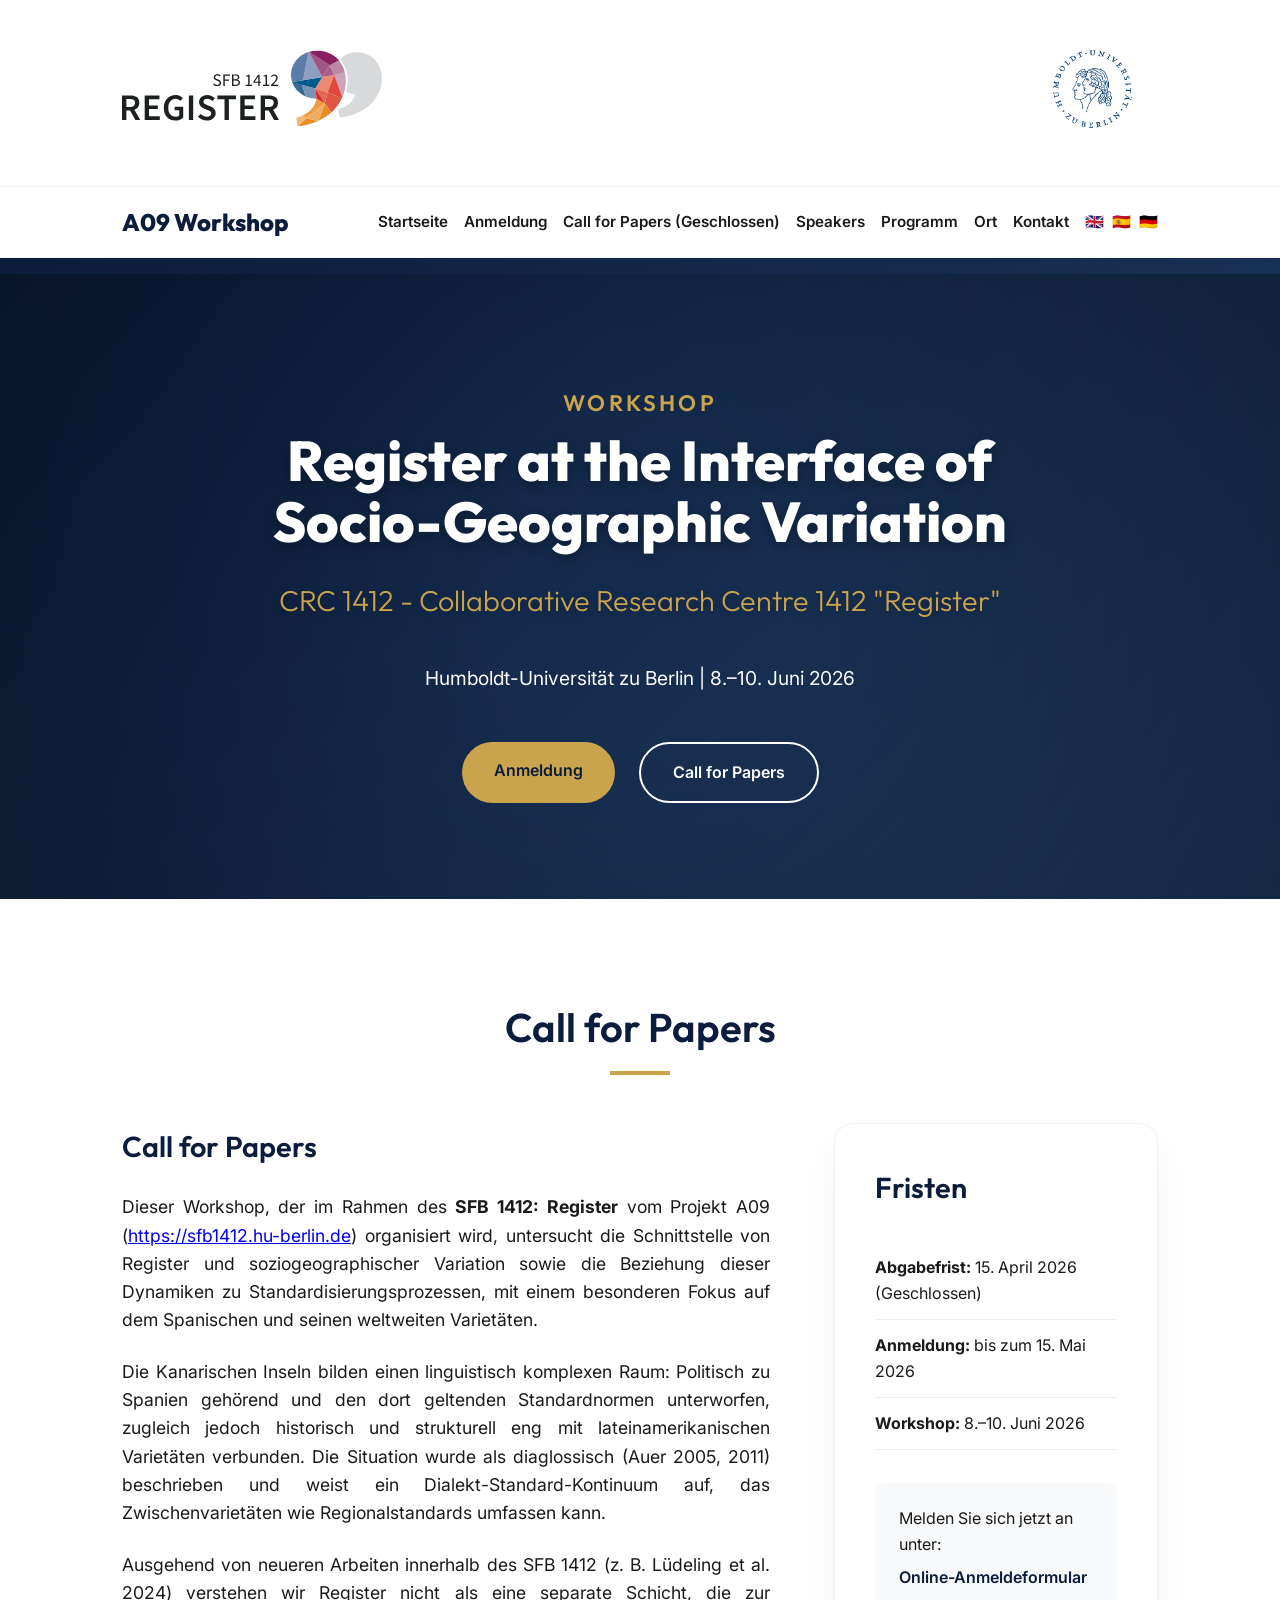
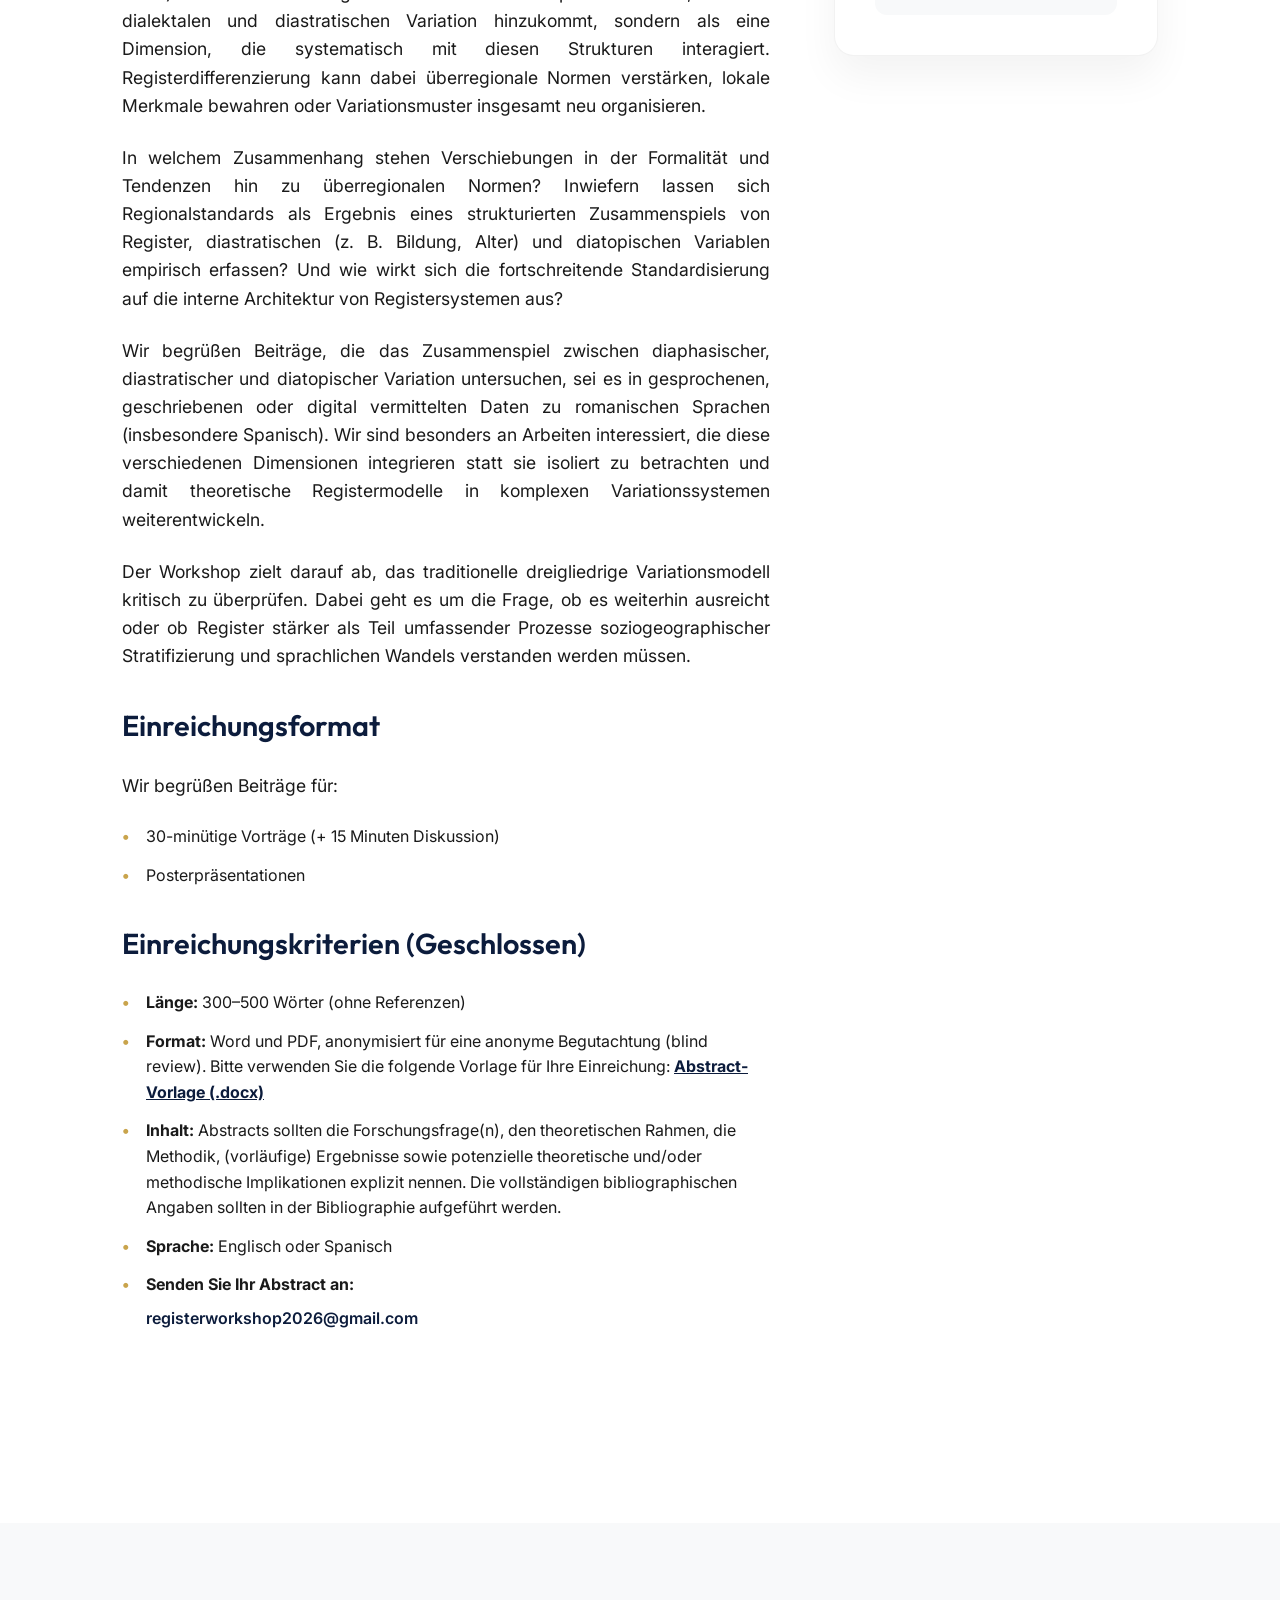
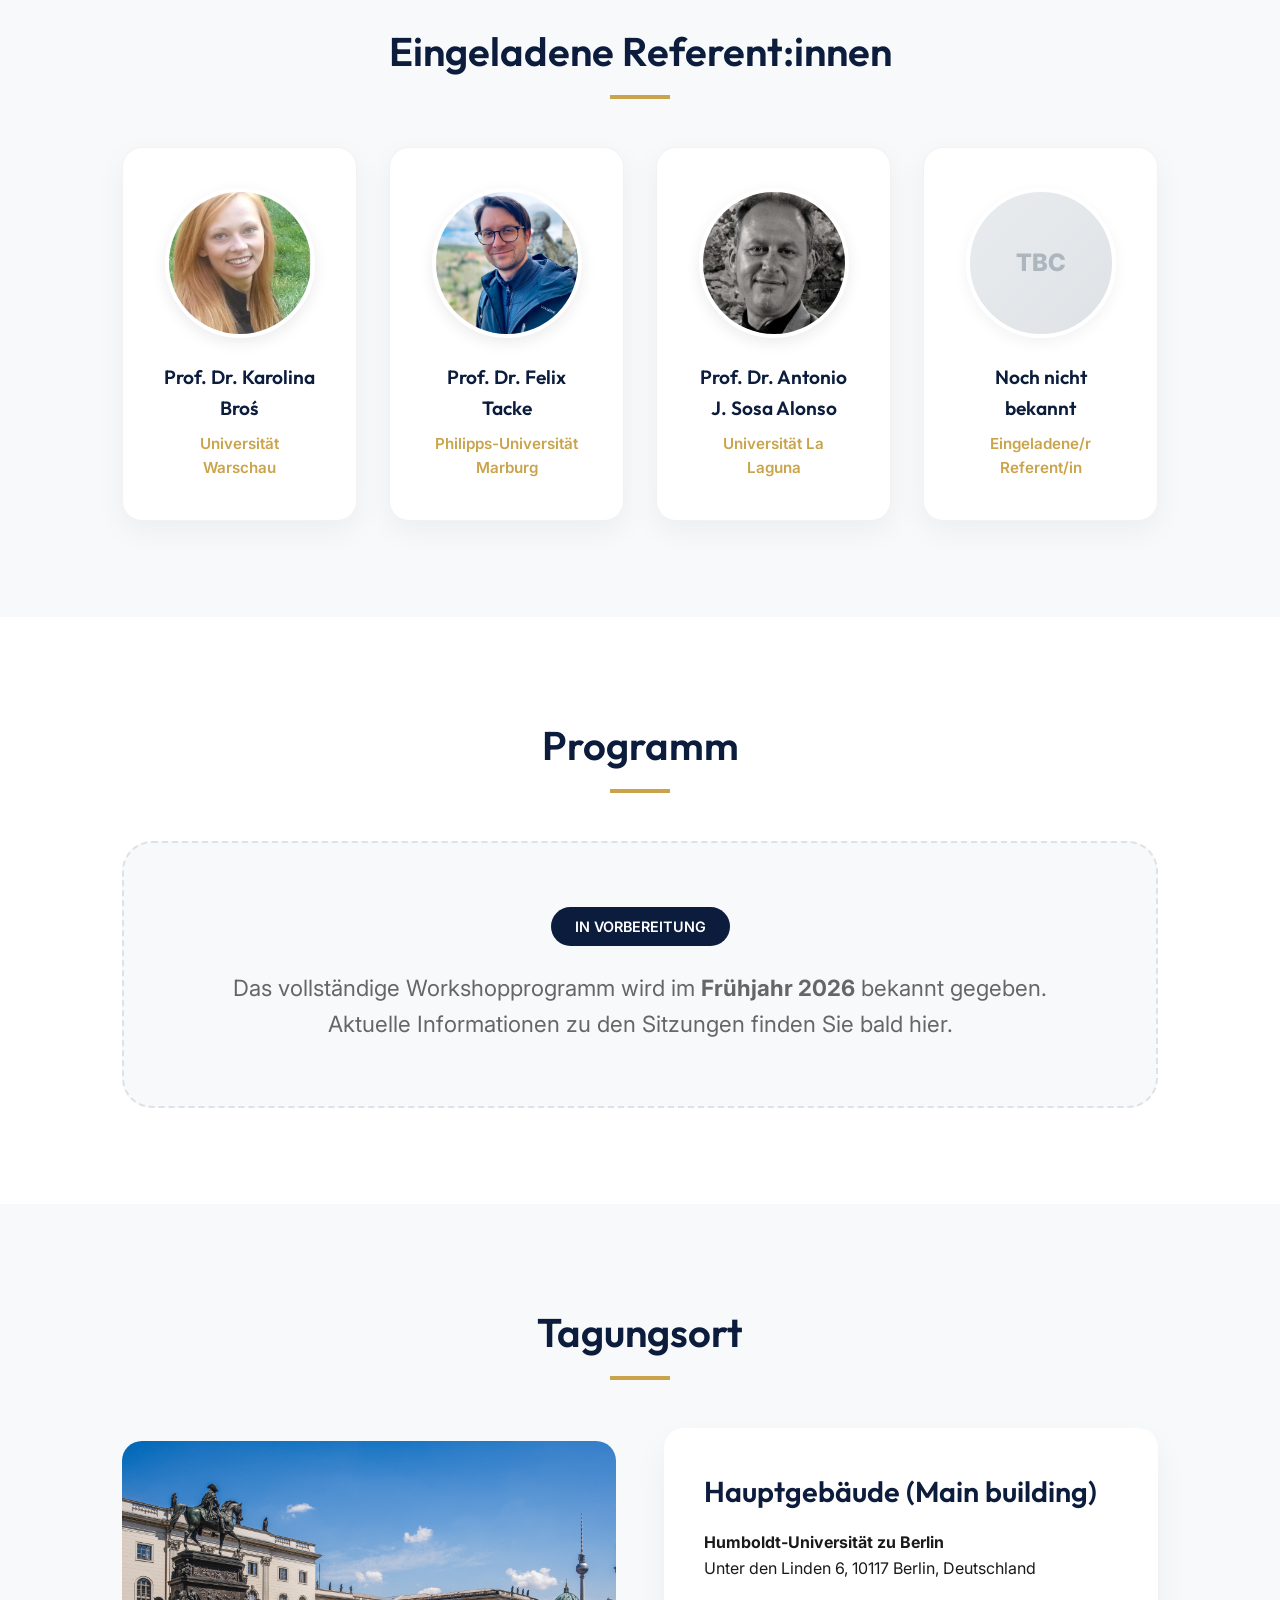
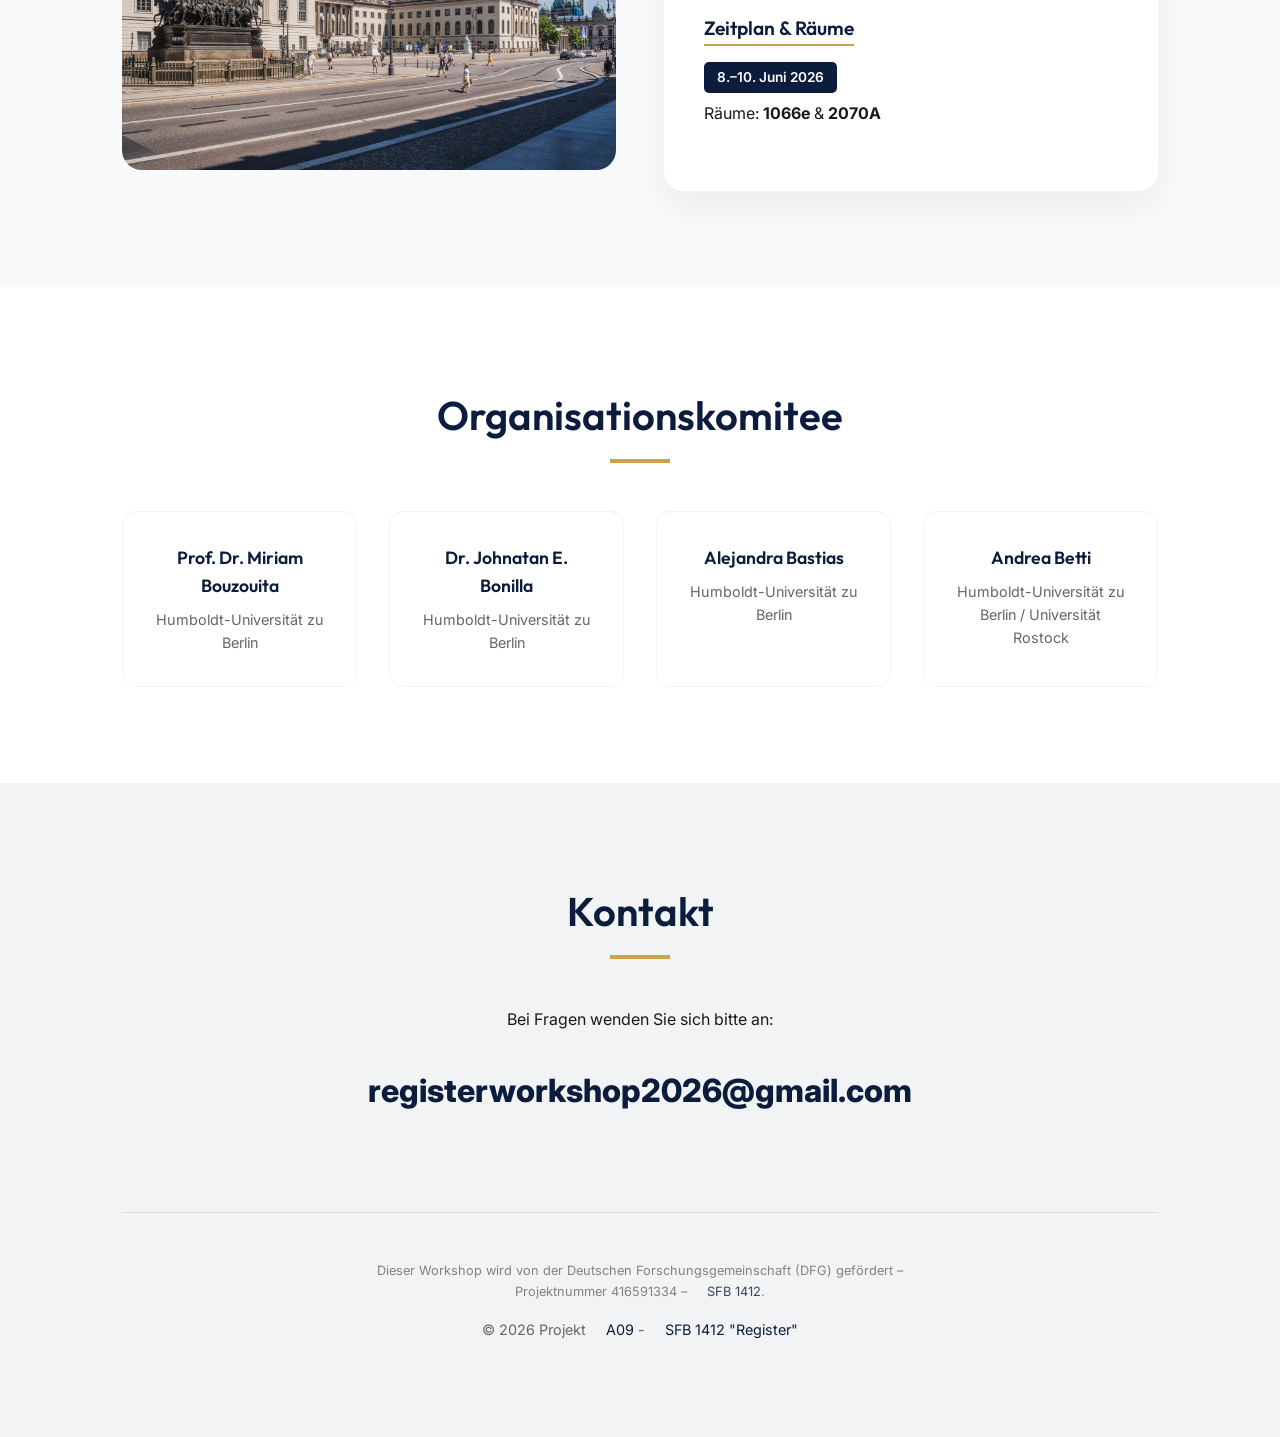
==== de.html @ 1ddd4cd6 "Add registration link and close Call for Papers" ====
<!DOCTYPE html>
<html lang="de">

<head>
    <meta charset="UTF-8">
    <meta name="viewport" content="width=device-width, initial-scale=1.0">
    <title>Workshop: Register at the Interface of Socio-Geographic Variation</title>
    <meta name="description"
        content="Workshop über das Zusammenspiel von Register und soziogeographischer Variation im Spanischen. Humboldt-Universität zu Berlin, Juni 2026.">
    <!-- Google Fonts -->
    <link rel="preconnect" href="https://fonts.googleapis.com">
    <link rel="preconnect" href="https://fonts.gstatic.com" crossorigin>
    <link
        href="https://fonts.googleapis.com/css2?family=Inter:wght@300;400;600;800&family=Outfit:wght@300;400;600;800&display=swap"
        rel="stylesheet">
    <link rel="stylesheet" href="style.css?v=1.3">
</head>

<body id="top">
    <div class="logo-header">
        <div class="container">
            <a href="https://sfb1412.hu-berlin.de" target="_blank">
                <img src="images/logo_SFB.svg" alt="SFB 1412 Register">
            </a>
            <a href="https://www.hu-berlin.de" target="_blank">
                <img src="images/HU_Siegel_RGB.jpg" alt="Humboldt-Universität zu Berlin" class="logo-hu">
            </a>
        </div>
    </div>

    <nav id="navbar">
        <div class="container">
            <div class="logo"><a href="https://sfb1412.hu-berlin.de/projects/a09/" target="_blank">A09</a> Workshop
            </div>
            <ul class="nav-links">
                <li><a href="#home">Startseite</a></li>
                <li><a href="https://docs.google.com/forms/d/e/1FAIpQLSel9CcmjZ9iJY5i0FC067jq7z2u-gTEpovs9qHrl01ChSbW7w/viewform" target="_blank">Anmeldung</a></li>
                <li><a href="#cfp">Call for Papers (Geschlossen)</a></li>
                <li><a href="#speakers">Speakers</a></li>
                <li><a href="#program">Programm</a></li>
                <li><a href="#venue">Ort</a></li>
                <li><a href="#contact">Kontakt</a></li>
                <li class="lang-switcher">
                    <a href="index.html" title="EN"><span class="flag">🇬🇧</span></a>
                    <a href="es.html" title="ES"><span class="flag">🇪🇸</span></a>
                    <a href="de.html" title="DE"><span class="flag">🇩🇪</span></a>
                </li>
            </ul>
        </div>
    </nav>

    <header id="home" class="hero">
        <div class="hero-content container">
            <p class="hero-tag fade-in">Workshop</p>
            <h1 class="fade-in">Register at the Interface of <span
                    style="display: inline-block; white-space: nowrap;">Socio-Geographic</span>
                Variation</h1>
            <h2 class="fade-in">CRC 1412 - Collaborative Research Centre 1412 "Register"</h2>
            <p class="hero-subtitle fade-in">Humboldt-Universität zu Berlin | 8.–10. Juni 2026</p>
            <div class="hero-btns fade-in">
                <a href="https://docs.google.com/forms/d/e/1FAIpQLSel9CcmjZ9iJY5i0FC067jq7z2u-gTEpovs9qHrl01ChSbW7w/viewform" target="_blank" class="btn btn-primary">Anmeldung</a>
                <a href="#cfp" class="btn btn-secondary">Call for Papers</a>
            </div>
        </div>
    </header>

    <main>
        <section id="cfp" class="section">
            <div class="container">
                <h2 class="section-title">Call for Papers</h2>
                <div class="grid-layout">
                    <div class="content-block">
                        <h3>Call for Papers</h3>
                        <p>Dieser Workshop, der im Rahmen des <strong>SFB 1412: Register</strong> vom Projekt A09 (<a
                                href="https://sfb1412.hu-berlin.de" target="_blank">https://sfb1412.hu-berlin.de</a>)
                            organisiert wird, untersucht die Schnittstelle von Register und soziogeographischer
                            Variation sowie die Beziehung dieser Dynamiken zu Standardisierungsprozessen, mit einem
                            besonderen Fokus auf dem Spanischen und seinen weltweiten Varietäten.</p>
                        <p>Die Kanarischen Inseln bilden einen linguistisch komplexen Raum: Politisch zu Spanien
                            gehörend und den dort geltenden Standardnormen unterworfen, zugleich jedoch historisch und
                            strukturell eng mit lateinamerikanischen Varietäten verbunden. Die Situation wurde als
                            diaglossisch (Auer 2005, 2011) beschrieben und weist ein Dialekt-Standard-Kontinuum auf, das
                            Zwischenvarietäten wie Regionalstandards umfassen kann.</p>
                        <p>Ausgehend von neueren Arbeiten innerhalb des SFB 1412 (z. B. Lüdeling et al. 2024) verstehen
                            wir Register nicht als eine separate Schicht, die zur dialektalen und diastratischen
                            Variation hinzukommt, sondern als eine Dimension, die systematisch mit diesen Strukturen
                            interagiert. Registerdifferenzierung kann dabei überregionale Normen verstärken, lokale
                            Merkmale bewahren oder Variationsmuster insgesamt neu organisieren.</p>
                        <p>In welchem Zusammenhang stehen Verschiebungen in der Formalität und Tendenzen hin zu
                            überregionalen Normen? Inwiefern lassen sich Regionalstandards als Ergebnis eines
                            strukturierten Zusammenspiels von Register, diastratischen (z. B. Bildung, Alter) und
                            diatopischen Variablen empirisch erfassen? Und wie wirkt sich die fortschreitende
                            Standardisierung auf die interne Architektur von Registersystemen aus?</p>
                        <p>Wir begrüßen Beiträge, die das Zusammenspiel zwischen diaphasischer, diastratischer und
                            diatopischer Variation untersuchen,
                            sei es in gesprochenen, geschriebenen oder digital vermittelten Daten zu romanischen
                            Sprachen (insbesondere Spanisch). Wir sind besonders an Arbeiten interessiert, die diese
                            verschiedenen Dimensionen integrieren statt sie isoliert zu betrachten und damit
                            theoretische Registermodelle in komplexen Variationssystemen weiterentwickeln.</p>
                        <p>Der Workshop zielt darauf ab, das traditionelle dreigliedrige Variationsmodell kritisch zu
                            überprüfen. Dabei geht es um die Frage, ob es weiterhin ausreicht oder ob Register stärker
                            als Teil umfassender Prozesse soziogeographischer Stratifizierung und sprachlichen Wandels
                            verstanden werden müssen.</p>
                        <div class="submission-guidelines mt-4">
                            <h3>Einreichungsformat</h3>
                            <p>Wir begrüßen Beiträge für:</p>
                            <ul class="custom-list">
                                <li>30-minütige Vorträge (+ 15 Minuten Diskussion)</li>
                                <li>Posterpräsentationen</li>
                            </ul>

                            <h3 class="mt-3">Einreichungskriterien (Geschlossen)</h3>
                            <ul class="custom-list">
                                <li><strong>Länge:</strong> 300–500 Wörter (ohne Referenzen)</li>
                                <li><strong>Format:</strong> Word und PDF, anonymisiert für eine anonyme Begutachtung
                                    (blind review). Bitte verwenden Sie die folgende Vorlage für Ihre Einreichung: <a
                                        href="template_abstracts.docx" class="download-link"><strong>Abstract-Vorlage
                                            (.docx)</strong></a></li>
                                <li><strong>Inhalt:</strong> Abstracts sollten die Forschungsfrage(n), den theoretischen
                                    Rahmen, die Methodik, (vorläufige) Ergebnisse sowie potenzielle theoretische
                                    und/oder methodische Implikationen explizit nennen. Die vollständigen
                                    bibliographischen Angaben sollten in der Bibliographie aufgeführt werden.</li>
                                <li><strong>Sprache:</strong> Englisch oder Spanisch</li>
                                <li><strong>Senden Sie Ihr Abstract an:</strong> <a href="mailto:registerworkshop2026@gmail.com" class="email-link">registerworkshop2026@gmail.com</a></li>
                            </ul>
                        </div>
                    </div>
                    <div class="info-card">
                        <h3>Fristen</h3>
                        <ul class="dates-list">
                            <li><strong>Abgabefrist:</strong> 15. April 2026 (Geschlossen)</li>
                            <li><strong>Anmeldung:</strong> bis zum 15. Mai 2026</li>
                            <li><strong>Workshop:</strong> 8.–10. Juni 2026</li>
                        </ul>
                        <div class="cta-block">
                            <p>Melden Sie sich jetzt an unter:</p>
                            <a href="https://docs.google.com/forms/d/e/1FAIpQLSel9CcmjZ9iJY5i0FC067jq7z2u-gTEpovs9qHrl01ChSbW7w/viewform"
                                class="email-link" target="_blank">Online-Anmeldeformular</a>
                        </div>
                    </div>
                </div>


            </div>
        </section>

        <section id="speakers" class="section section-alt">
            <div class="container">
                <h2 class="section-title">Eingeladene Referent:innen</h2>
                <div class="speakers-grid">
                    <div class="speaker-card fade-in">
                        <div class="speaker-img">
                            <img src="images/karolina_bros.png" alt="Prof. Dr. Karolina Broś">
                        </div>
                        <h4>Prof. Dr. Karolina Broś</h4>
                        <p>Universität Warschau</p>
                    </div>
                    <div class="speaker-card fade-in" style="animation-delay: 0.2s;">
                        <div class="speaker-img">
                            <img src="images/felix_tacke.jpg" alt="Prof. Dr. Felix Tacke">
                        </div>
                        <h4>Prof. Dr. Felix Tacke</h4>
                        <p>Philipps-Universität Marburg</p>
                    </div>
                    <div class="speaker-card fade-in" style="animation-delay: 0.4s;">
                        <div class="speaker-img">
                            <img src="images/antonio_sosa.png" alt="Prof. Dr. Antonio J. Sosa Alonso">
                        </div>
                        <h4>Prof. Dr. Antonio J. Sosa Alonso</h4>
                        <p>Universität La Laguna</p>
                    </div>
                    <div class="speaker-card fade-in" style="animation-delay: 0.6s;">
                        <div class="speaker-img-placeholder">TBC</div>
                        <h4>Noch nicht bekannt</h4>
                        <p>Eingeladene/r Referent/in</p>
                    </div>
                </div>
            </div>
        </section>

        <section id="program" class="section">
            <div class="container">
                <h2 class="section-title">Programm</h2>
                <div class="tbc-container text-center">
                    <div class="tbc-badge">In Vorbereitung</div>
                    <p class="large-text">Das vollständige Workshopprogramm wird im <strong>Frühjahr 2026</strong>
                        bekannt gegeben.
                        <br>Aktuelle Informationen zu den Sitzungen finden Sie bald hier.
                    </p>
                </div>
            </div>
        </section>

        <section id="venue" class="section section-alt">
            <div class="container">
                <h2 class="section-title">Tagungsort</h2>
                <div class="venue-grid">
                    <div class="venue-image">
                        <img src="images/1.jpg" alt="Humboldt-Universität zu Berlin" class="img-responsive rounded">
                    </div>
                    <div class="venue-details">
                        <div class="venue-card">
                            <h3>Hauptgebäude (Main building)</h3>
                            <p><strong>Humboldt-Universität zu Berlin</strong></p>
                            <p>Unter den Linden 6, 10117 Berlin, Deutschland</p>

                            <h4 class="mt-2">Zeitplan & Räume</h4>
                            <div class="schedule-rooms">
                                <div class="schedule-item">
                                    <span class="day-badge">8.–10. Juni 2026</span>
                                    <p>Räume: <strong>1066e</strong> & <strong>2070A</strong></p>
                                </div>
                            </div>
                        </div>
                    </div>
                </div>
            </div>
        </section>

        <section id="committee" class="section">
            <div class="container">
                <h2 class="section-title">Organisationskomitee</h2>
                <div class="committee-grid">
                    <div class="member-card">
                        <h4>Prof. Dr. Miriam Bouzouita</h4>
                        <p>Humboldt-Universität zu Berlin</p>
                    </div>
                    <div class="member-card">
                        <h4>Dr. Johnatan E. Bonilla</h4>
                        <p>Humboldt-Universität zu Berlin</p>
                    </div>
                    <div class="member-card">
                        <h4>Alejandra Bastias</h4>
                        <p>Humboldt-Universität zu Berlin</p>
                    </div>
                    <div class="member-card">
                        <h4>Andrea Betti</h4>
                        <p>Humboldt-Universität zu Berlin / Universität Rostock</p>
                    </div>
                </div>
            </div>
        </section>

        <section id="contact" class="section section-dark">
            <div class="container text-center">
                <h2 class="section-title">Kontakt</h2>
                <p>Bei Fragen wenden Sie sich bitte an:</p>
                <a href="mailto:registerworkshop2026@gmail.com" class="contact-email">registerworkshop2026@gmail.com</a>
                <div class="footer-links">
                    <p class="funding">Dieser Workshop wird von der Deutschen Forschungsgemeinschaft (DFG) gefördert –
                        Projektnummer 416591334 – <a href="https://sfb1412.hu-berlin.de" target="_blank">SFB 1412</a>.
                    </p>
                    <p>© 2026 Projekt <a href="https://sfb1412.hu-berlin.de/projects/a09/" target="_blank">A09</a> - <a
                            href="https://sfb1412.hu-berlin.de" target="_blank">SFB 1412
                            "Register"</a></p>
                </div>
            </div>
        </section>
    </main>

    <script src="script.js"></script>
</body>

</html>
---- style.css ----
:root {
    --primary-color: #0c1c3c;
    /* Deep Blue */
    --accent-color: #c9a44c;
    /* Gold/Ocher accent */
    --text-color: #1a1a1a;
    --light-text: #666;
    --bg-color: #ffffff;
    --section-alt: #f8f9fa;
    --section-dark: #f1f3f5;
    --white: #ffffff;
    --glass-bg: rgba(255, 255, 255, 0.85);
    --transition: all 0.3s ease;
}

* {
    margin: 0;
    padding: 0;
    box-sizing: border-box;
}

html {
    scroll-behavior: smooth;
}

body {
    font-family: 'Inter', sans-serif;
    line-height: 1.6;
    color: var(--text-color);
    background-color: var(--bg-color);
    overflow-x: hidden;
}

h1,
h2,
h3,
h4 {
    font-family: 'Outfit', sans-serif;
    color: var(--primary-color);
    font-weight: 600;
}

.container {
    max-width: 1100px;
    margin: 0 auto;
    padding: 0 2rem;
}

/* Logo Header */
.logo-header {
    background: var(--white);
    padding: 1.5rem 0;
    border-bottom: 1px solid rgba(0, 0, 0, 0.05);
    position: relative;
    z-index: 1001;
}

.logo-header .container {
    display: flex;
    justify-content: space-between;
    align-items: center;
}

.logo-header img {
    height: 80px;
    width: auto;
    object-fit: contain;
    transition: var(--transition);
}

.logo-hu {
    height: 130px !important;
}

/* Navbar */
#navbar {
    position: sticky;
    top: 0;
    width: 100%;
    z-index: 1000;
    background: var(--glass-bg);
    backdrop-filter: blur(10px);
    border-bottom: 1px solid rgba(0, 0, 0, 0.05);
    padding: 1rem 0;
}

#navbar .container {
    display: flex;
    justify-content: space-between;
    align-items: center;
}

.logo {
    font-family: 'Outfit', sans-serif;
    font-weight: 800;
    font-size: 1.5rem;
    color: var(--primary-color);
}

.logo a {
    color: inherit;
    text-decoration: none;
}

.nav-links {
    display: flex;
    list-style: none;
}

.nav-links li {
    margin-left: 1rem;
    display: flex;
    align-items: center;
}

.lang-switcher {
    margin-left: 1rem !important;
    display: flex;
    gap: 0.5rem;
}

.lang-switcher a {
    font-size: 1.2rem;
    padding: 0;
}

.flag {
    transition: var(--transition);
}

.lang-switcher a:hover .flag {
    transform: scale(1.2);
}

.funding {
    font-size: 0.8rem;
    max-width: 600px;
    margin: 1rem auto;
    opacity: 0.8;
}

.nav-links a {
    text-decoration: none;
    color: var(--text-color);
    font-weight: 600;
    font-size: 0.95rem;
    text-transform: none !important;
    transition: var(--transition);
}

.nav-links a:hover {
    color: var(--accent-color);
}

/* Hero Section */
.hero {
    min-height: 70vh;
    padding: 8rem 0 6rem;
    display: flex;
    align-items: center;
    background: linear-gradient(135deg, var(--primary-color) 0%, #1e3a5f 100%);
    color: var(--white);
    position: relative;
    overflow: hidden;
}

.hero::after {
    content: '';
    position: absolute;
    width: 100%;
    height: 100%;
    background: radial-gradient(circle, transparent 20%, rgba(0, 0, 0, 0.3) 100%);
}

.hero-content {
    position: relative;
    z-index: 2;
    text-align: center;
}

.hero-tag {
    font-family: 'Outfit', sans-serif;
    font-size: 1.4rem;
    font-weight: 600;
    text-transform: uppercase;
    letter-spacing: 0.2rem;
    color: var(--accent-color);
    margin-bottom: 0.5rem;
}

.hero h1 {
    font-size: 3.5rem;
    font-weight: 800;
    margin-bottom: 1.5rem;
    line-height: 1.1;
    color: #ffffff;
    text-shadow: 0 4px 12px rgba(0, 0, 0, 0.3);
    max-width: 900px;
    margin-left: auto;
    margin-right: auto;
}

.hero h2 {
    font-size: 1.8rem;
    font-weight: 300;
    margin-bottom: 2.5rem;
    opacity: 1;
    color: var(--accent-color);
    text-shadow: 0 2px 8px rgba(0, 0, 0, 0.2);
}

.hero-subtitle {
    font-size: 1.2rem;
    margin-bottom: 3rem;
    font-weight: 400;
    color: #ffffff;
}

.hero-btns {
    display: flex;
    gap: 1.5rem;
    justify-content: center;
}

.btn {
    padding: 1rem 2rem;
    border-radius: 50px;
    text-decoration: none;
    font-weight: 600;
    transition: var(--transition);
    font-size: 1rem;
}

.btn-primary {
    background: var(--accent-color);
    color: var(--primary-color);
}

.btn-primary:hover {
    background: #deb85e;
    transform: translateY(-3px);
}

.btn-secondary {
    border: 2px solid var(--white);
    color: var(--white);
}

.btn-secondary:hover {
    background: var(--white);
    color: var(--primary-color);
    transform: translateY(-3px);
}

/* Sections */
.section {
    padding: 6rem 0;
}

.section-alt {
    background: var(--section-alt);
}

.section-dark {
    background: var(--section-dark);
}

.section-title {
    font-size: 2.5rem;
    margin-bottom: 3rem;
    text-align: center;
    position: relative;
    padding-bottom: 1rem;
}

.section-title::after {
    content: '';
    position: absolute;
    bottom: 0;
    left: 50%;
    transform: translateX(-50%);
    width: 60px;
    height: 4px;
    background: var(--accent-color);
}

/* Grid Layout */
.grid-layout {
    display: grid;
    grid-template-columns: 2fr 1fr;
    gap: 4rem;
    margin-bottom: 4rem;
}

.topics-section {
    margin-top: 5rem;
    padding-top: 3rem;
    border-top: 1px solid rgba(0, 0, 0, 0.05);
}

.content-block h3,
.info-card h3 {
    font-size: 1.8rem;
    margin-bottom: 1.5rem;
}

.content-block h3,
.info-card h3 {
    font-size: 1.8rem;
    margin-bottom: 1.5rem;
}

.content-block p {
    margin-bottom: 1.5rem;
    font-size: 1.1rem;
    text-align: justify;
}

.info-card {
    background: var(--white);
    padding: 2.5rem;
    border-radius: 20px;
    box-shadow: 0 20px 40px rgba(0, 0, 0, 0.05);
    border: 1px solid rgba(0, 0, 0, 0.05);
    height: fit-content;
}

.dates-list {
    list-style: none;
    margin: 2rem 0;
}

.dates-list li {
    padding: 0.8rem 0;
    border-bottom: 1px solid #eee;
}

.cta-block {
    margin-top: 2rem;
    background: var(--section-alt);
    padding: 1.5rem;
    border-radius: 12px;
}

.email-link {
    color: var(--primary-color);
    font-weight: 600;
    text-decoration: none;
    display: block;
    margin-top: 0.5rem;
    word-break: break-all;
}

.topics {
    background: var(--primary-color);
    color: var(--white);
    padding: 4rem;
    border-radius: 30px;
}

.topics h3 {
    color: var(--accent-color);
    margin-bottom: 2.5rem;
    font-size: 2.2rem;
    letter-spacing: 1px;
}

.topics p {
    margin-bottom: 2rem;
    font-size: 1.1rem;
    line-height: 1.8;
}

.topics-list {
    display: grid;
    grid-template-columns: repeat(auto-fit, minmax(300px, 1fr));
    gap: 2rem;
    list-style: none;
}

.topics-list li {
    position: relative;
    padding-left: 1.5rem;
}

.topics-list li::before {
    content: '→';
    position: absolute;
    left: 0;
    color: var(--accent-color);
}

/* Speakers Grid */
.speakers-grid {
    display: grid;
    grid-template-columns: repeat(4, 1fr);
    gap: 2rem;
}

.speaker-card {
    background: var(--white);
    padding: 2.5rem;
    border-radius: 20px;
    text-align: center;
    border: 1px solid rgba(0, 0, 0, 0.05);
    box-shadow: 0 10px 30px rgba(0, 0, 0, 0.05);
    transition: var(--transition);
}

.speaker-card:hover {
    transform: translateY(-10px);
    box-shadow: 0 20px 40px rgba(0, 0, 0, 0.1);
}

.speaker-img-placeholder {
    width: 150px;
    height: 150px;
    background: linear-gradient(135deg, #e9ecef 0%, #dee2e6 100%);
    border-radius: 50%;
    margin: 0 auto 1.5rem;
    display: flex;
    align-items: center;
    justify-content: center;
    font-weight: 800;
    color: #adb5bd;
    font-size: 1.5rem;
    position: relative;
    border: 4px solid var(--white);
    box-shadow: 0 5px 15px rgba(0, 0, 0, 0.05);
}

.speaker-img {
    width: 150px;
    height: 150px;
    margin: 0 auto 1.5rem;
    border-radius: 50%;
    overflow: hidden;
    border: 4px solid var(--white);
    box-shadow: 0 5px 15px rgba(0, 0, 0, 0.08);
    background: #f8f9fa;
}

.speaker-img img {
    width: 100%;
    height: 100%;
    object-fit: cover;
}

.speaker-card h4 {
    font-size: 1.2rem;
    margin-bottom: 0.5rem;
}

.speaker-card p {
    color: var(--accent-color);
    font-weight: 600;
    font-size: 0.95rem;
}

/* Program TBC */
.tbc-container {
    padding: 4rem 2rem;
    background: var(--section-alt);
    border-radius: 30px;
    border: 2px dashed #dee2e6;
}

.tbc-badge {
    display: inline-block;
    background: var(--primary-color);
    color: var(--white);
    padding: 0.5rem 1.5rem;
    border-radius: 50px;
    font-size: 0.9rem;
    font-weight: 600;
    margin-bottom: 1.5rem;
    text-transform: uppercase;
}

.large-text {
    font-size: 1.4rem;
    color: var(--light-text);
}

.text-center {
    text-align: center;
}

/* Committee */
.committee-grid {
    display: grid;
    grid-template-columns: repeat(auto-fit, minmax(220px, 1fr));
    gap: 2rem;
}

.member-card {
    background: var(--white);
    padding: 2rem;
    border-radius: 15px;
    text-align: center;
    border: 1px solid rgba(0, 0, 0, 0.05);
    transition: var(--transition);
}

.member-card:hover {
    box-shadow: 0 10px 30px rgba(0, 0, 0, 0.08);
    transform: translateY(-5px);
}

.member-card h4 {
    margin-bottom: 0.5rem;
    font-size: 1.1rem;
}

.member-card p {
    color: var(--light-text);
    font-size: 0.9rem;
}

/* Venue Layout */
.venue-grid {
    display: grid;
    grid-template-columns: 1fr 1fr;
    gap: 3rem;
    align-items: center;
    text-align: left;
}

.venue-image img {
    width: 100%;
    height: auto;
    object-fit: cover;
}

.rounded {
    border-radius: 20px;
}

.venue-card {
    background: var(--white);
    padding: 2.5rem;
    border-radius: 20px;
    box-shadow: 0 15px 35px rgba(0, 0, 0, 0.05);
}

.venue-card h3 {
    margin-bottom: 1rem;
    font-size: 1.8rem;
}

.venue-card h4 {
    margin-top: 2rem;
    margin-bottom: 1rem;
    font-size: 1.2rem;
    border-bottom: 2px solid var(--accent-color);
    display: inline-block;
}

.schedule-item {
    margin-bottom: 1.5rem;
}

.day-badge {
    display: inline-block;
    background: var(--primary-color);
    color: var(--white);
    padding: 0.3rem 0.8rem;
    border-radius: 5px;
    font-size: 0.85rem;
    font-weight: 600;
    margin-bottom: 0.5rem;
}

.mt-2 {
    margin-top: 2rem;
}

/* Footer & Contact */
.contact-email {
    font-size: 2rem;
    color: var(--primary-color);
    text-decoration: none;
    font-weight: 800;
    margin: 2rem 0;
    display: inline-block;
    word-break: break-all;
}

.footer-links {
    margin-top: 4rem;
    border-top: 1px solid #ddd;
    padding-top: 2rem;
    font-size: 0.9rem;
    color: var(--light-text);
}

.footer-links a {
    color: var(--primary-color);
    text-decoration: none;
    margin-left: 1rem;
}

/* Animations */
.fade-in {
    animation: fadeIn 1s ease forwards;
    opacity: 0;
}

.hero h1 {
    animation-delay: 0.2s;
}

.hero h2 {
    animation-delay: 0.4s;
}

.hero-subtitle {
    animation-delay: 0.6s;
}

.hero-btns {
    animation-delay: 0.8s;
}

@keyframes fadeIn {
    from {
        opacity: 0;
        transform: translateY(20px);
    }

    to {
        opacity: 1;
        transform: translateY(0);
    }
}

/* Responsive */
@media (max-width: 992px) {
    .venue-grid {
        grid-template-columns: 1fr;
    }
}

@media (max-width: 768px) {
    .nav-links {
        display: none;
    }

    .hero h1 {
        font-size: 2.5rem;
    }

    .hero h2 {
        font-size: 1.5rem;
    }

    .grid-layout {
        grid-template-columns: 1fr;
    }

    .section {
        padding: 4rem 0;
    }

    .contact-email {
        font-size: 1.5rem;
    }
}

/* Utilities */
.mt-3 {
    margin-top: 1.5rem;
}

.mt-4 {
    margin-top: 2rem;
}

.custom-list {
    list-style-type: none;
    margin-bottom: 2rem;
    padding-left: 0;
}

.custom-list li {
    position: relative;
    padding-left: 1.5rem;
    margin-bottom: 0.8rem;
    line-height: 1.6;
}

.custom-list li::before {
    content: "•";
    position: absolute;
    left: 0;
    color: var(--accent-color);
    font-weight: bold;
}

.download-link {
    color: var(--primary-color);
    text-decoration: underline;
    transition: var(--transition);
}

.download-link:hover {
    color: var(--accent-color);
}
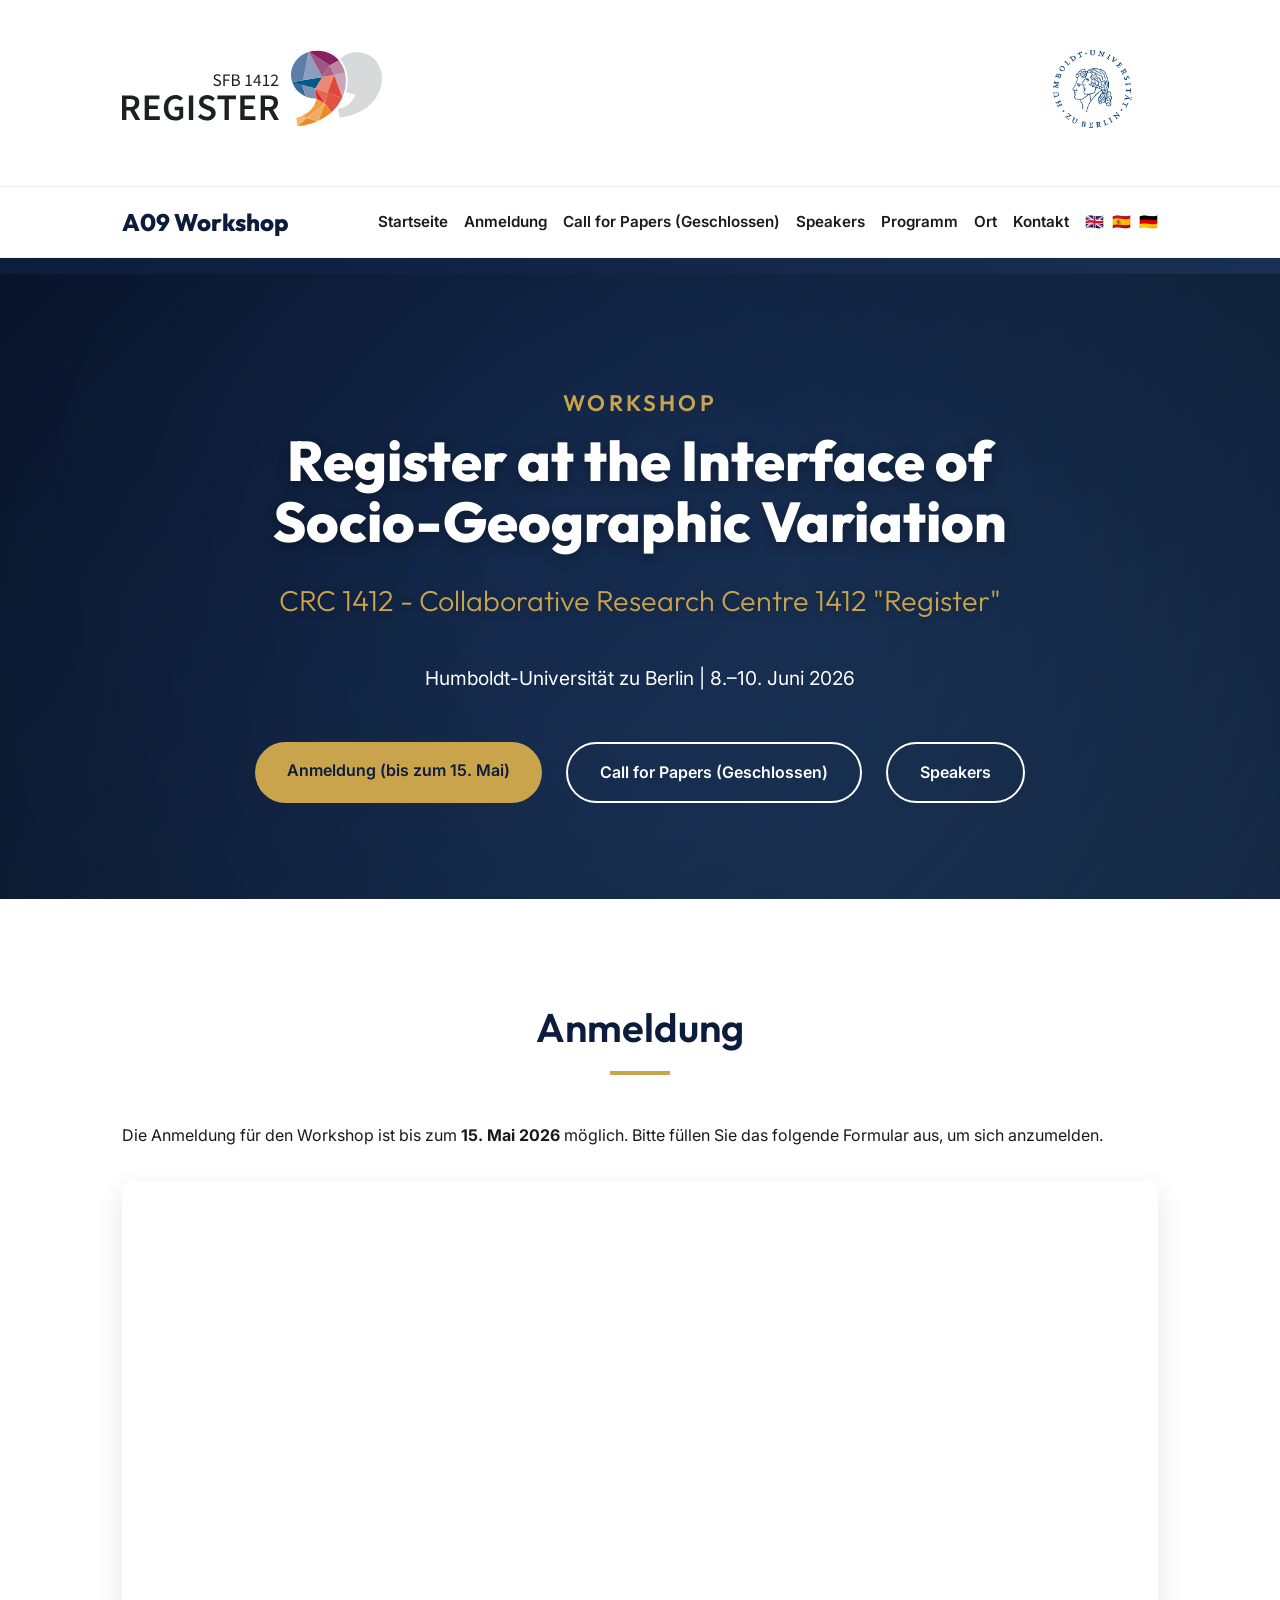
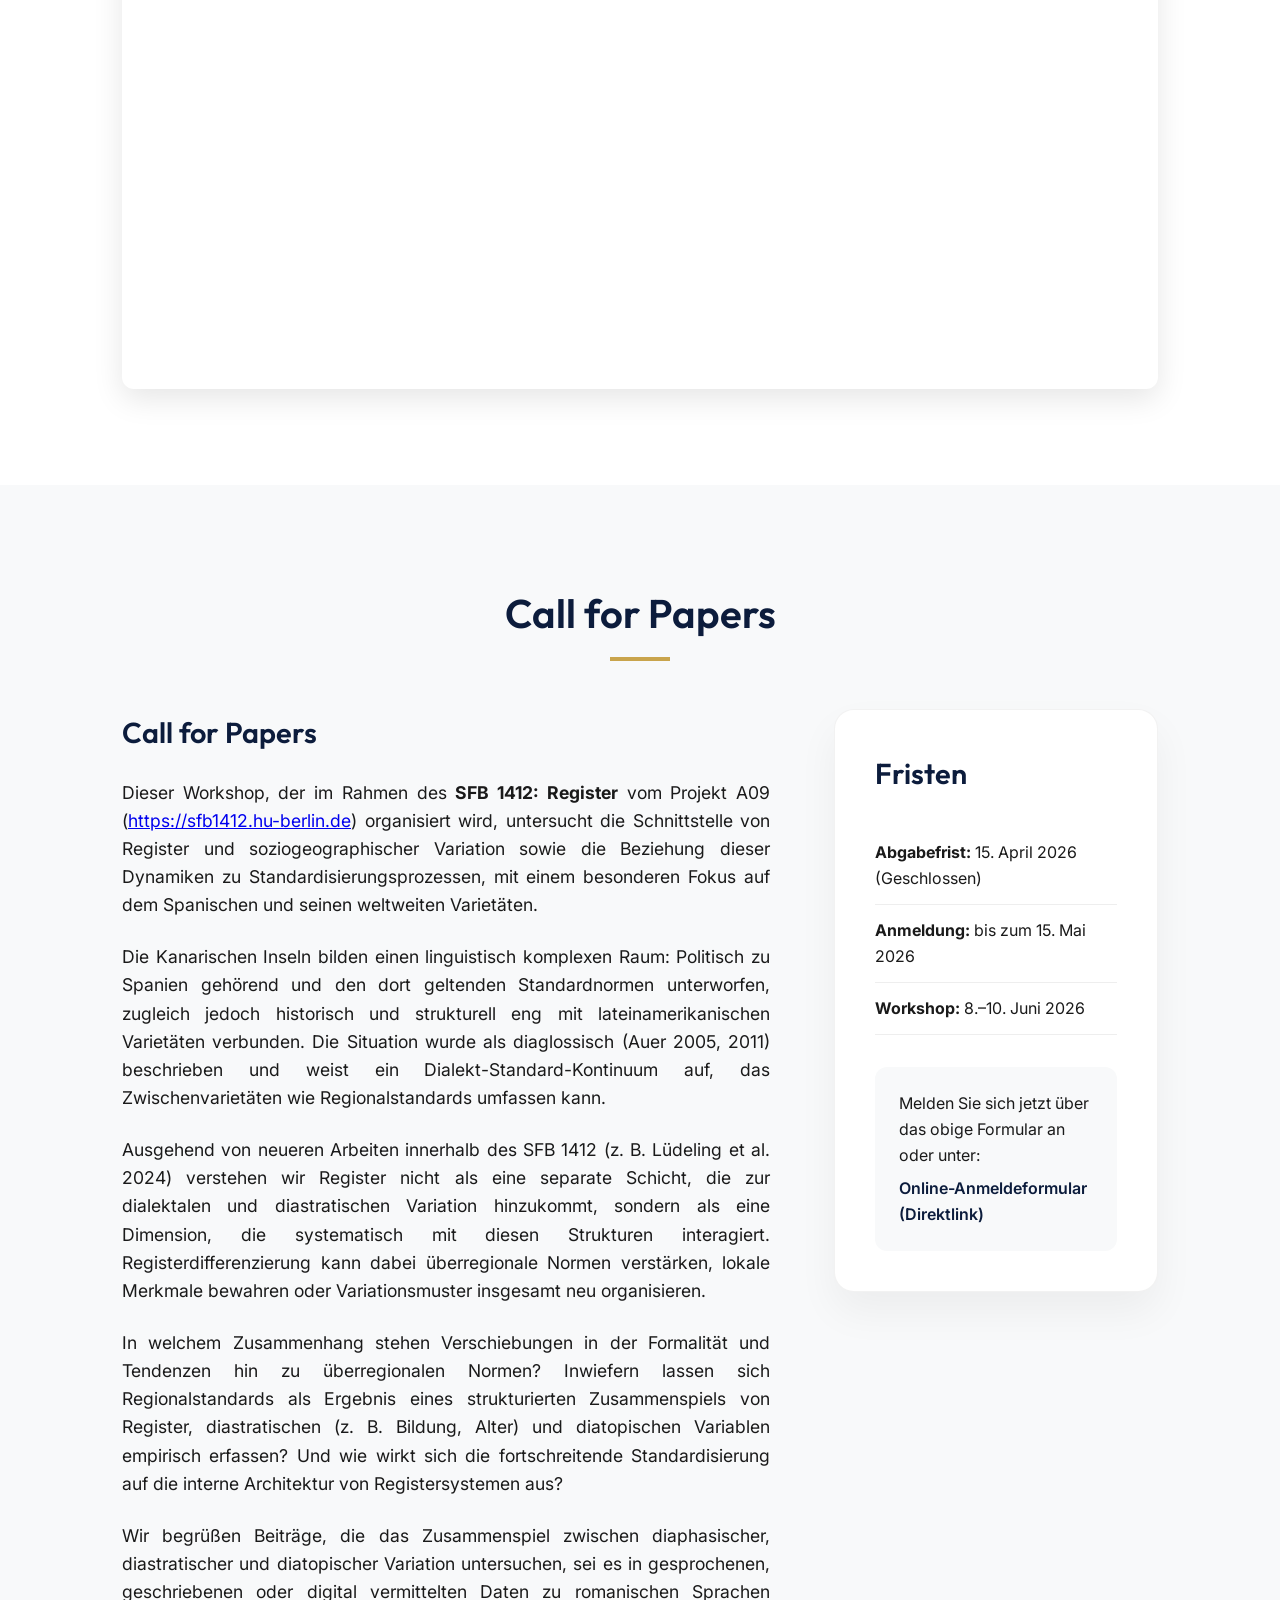
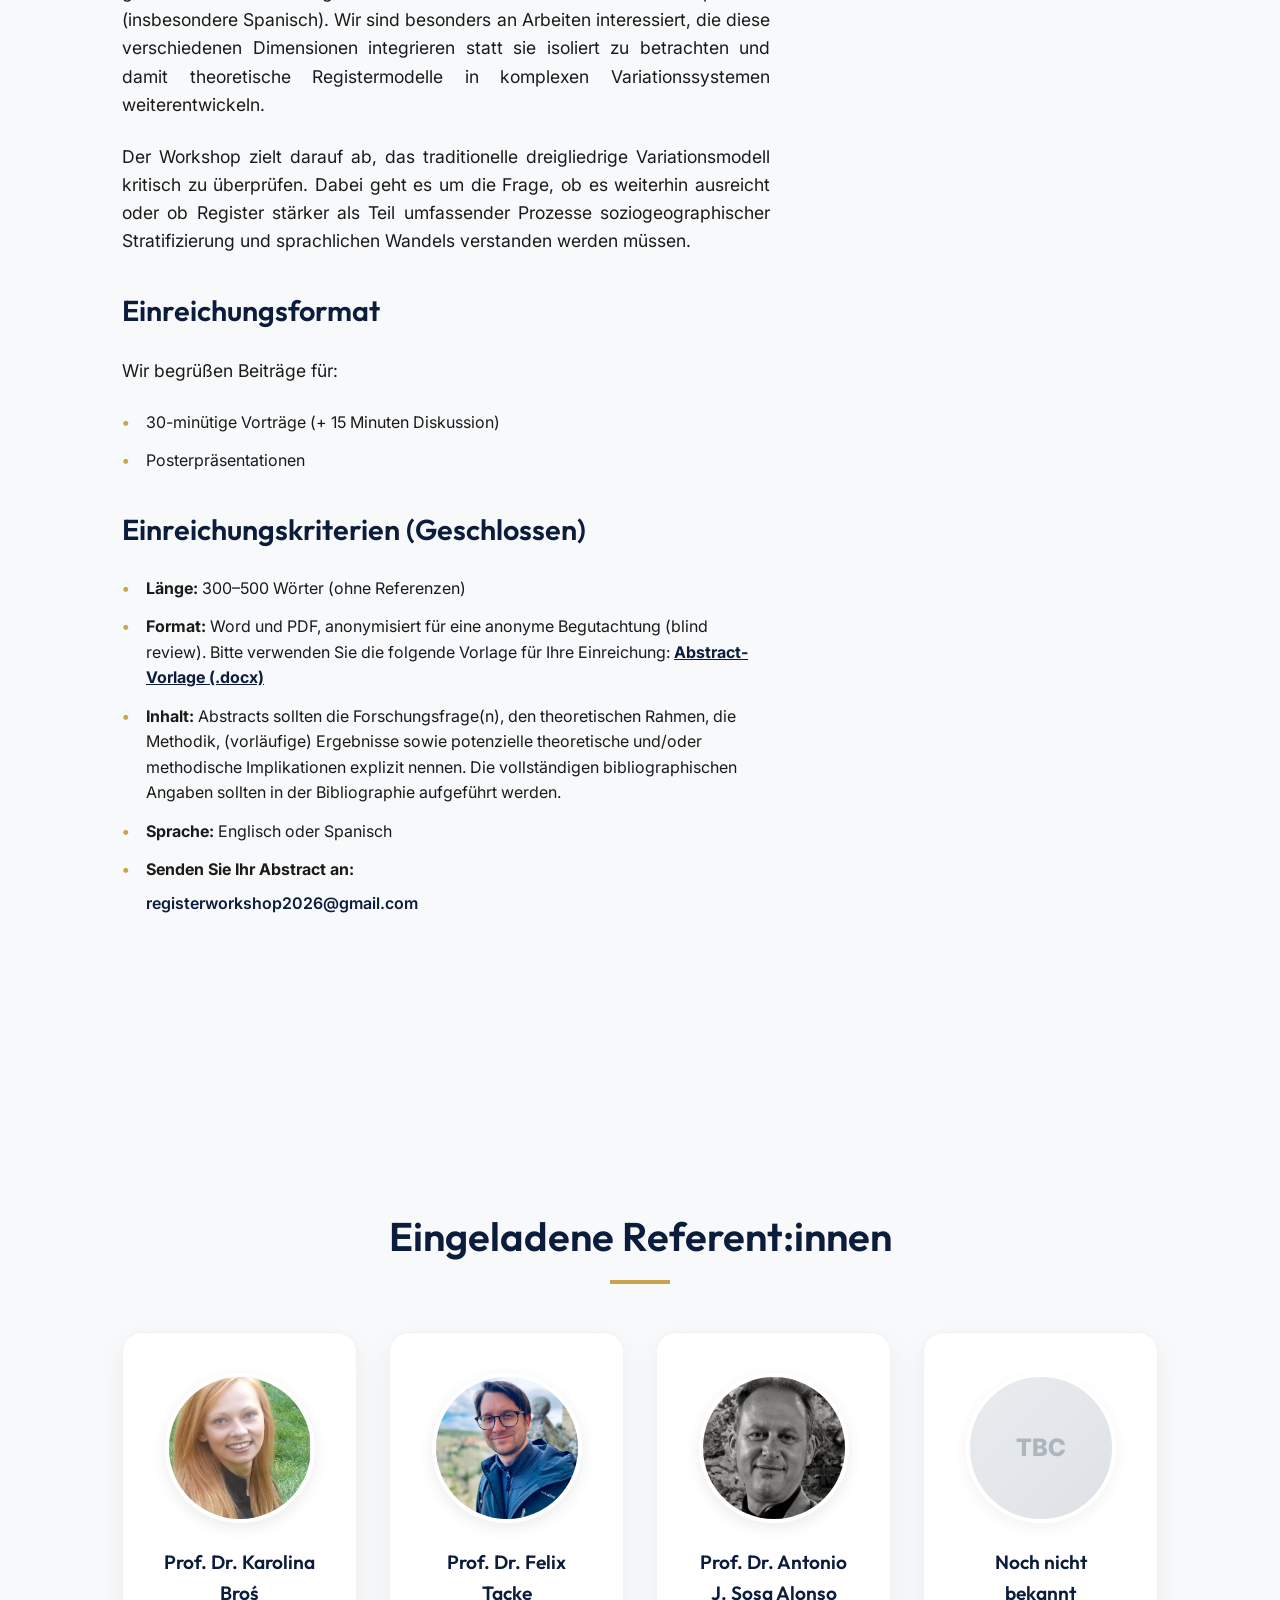
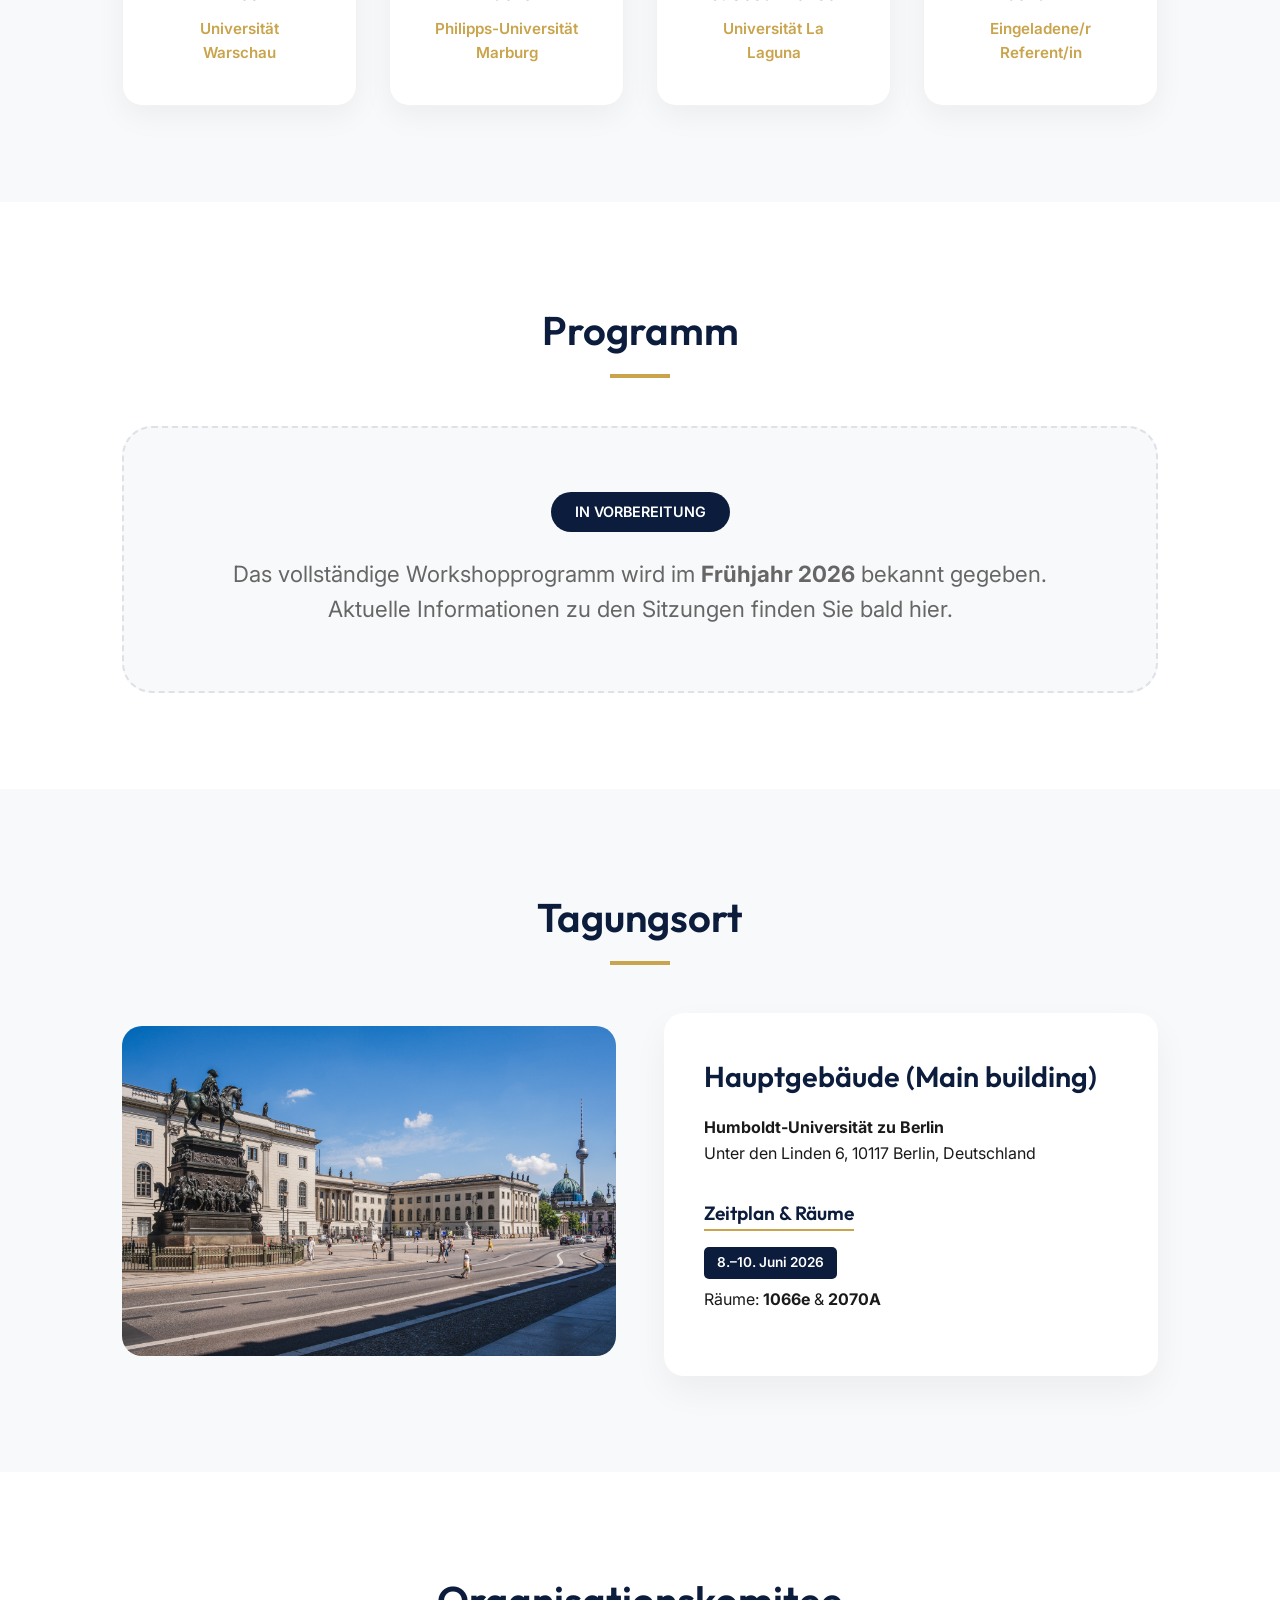
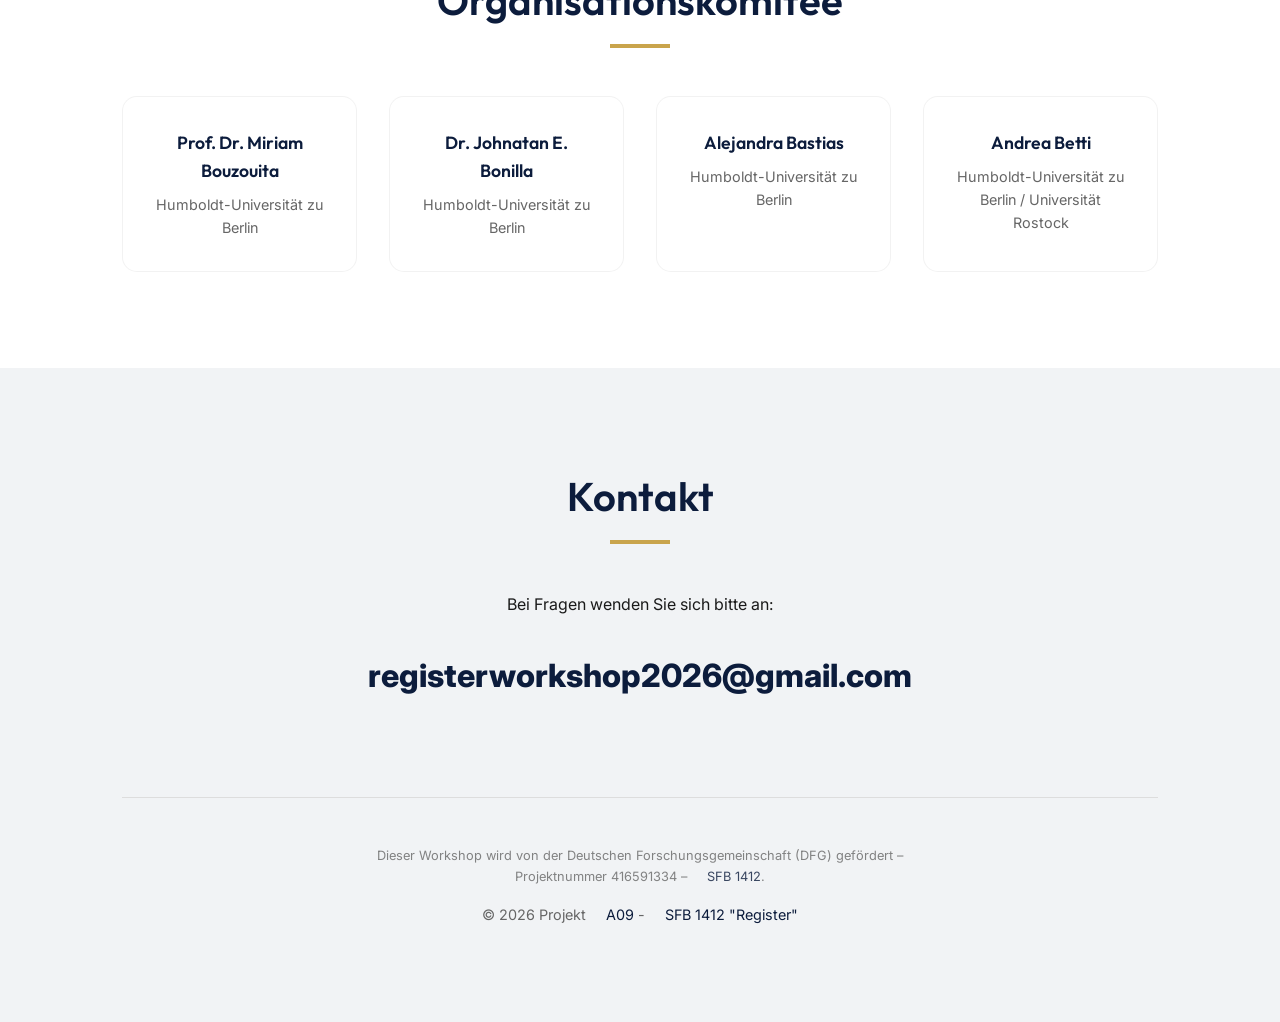
==== commit 9b4a0507: "Embed registration form and restore hero buttons" ====
--- a/de.html
+++ b/de.html
@@ -34,7 +34,7 @@
             </div>
             <ul class="nav-links">
                 <li><a href="#home">Startseite</a></li>
-                <li><a href="https://docs.google.com/forms/d/e/1FAIpQLSel9CcmjZ9iJY5i0FC067jq7z2u-gTEpovs9qHrl01ChSbW7w/viewform" target="_blank">Anmeldung</a></li>
+                <li><a href="#registration">Anmeldung</a></li>
                 <li><a href="#cfp">Call for Papers (Geschlossen)</a></li>
                 <li><a href="#speakers">Speakers</a></li>
                 <li><a href="#program">Programm</a></li>
@@ -58,14 +58,27 @@
             <h2 class="fade-in">CRC 1412 - Collaborative Research Centre 1412 "Register"</h2>
             <p class="hero-subtitle fade-in">Humboldt-Universität zu Berlin | 8.–10. Juni 2026</p>
             <div class="hero-btns fade-in">
-                <a href="https://docs.google.com/forms/d/e/1FAIpQLSel9CcmjZ9iJY5i0FC067jq7z2u-gTEpovs9qHrl01ChSbW7w/viewform" target="_blank" class="btn btn-primary">Anmeldung</a>
-                <a href="#cfp" class="btn btn-secondary">Call for Papers</a>
+                <a href="#registration" class="btn btn-primary">Anmeldung (bis zum 15. Mai)</a>
+                <a href="#cfp" class="btn btn-secondary">Call for Papers (Geschlossen)</a>
+                <a href="#speakers" class="btn btn-secondary">Speakers</a>
             </div>
         </div>
     </header>
 
     <main>
-        <section id="cfp" class="section">
+        <section id="registration" class="section">
+            <div class="container">
+                <h2 class="section-title">Anmeldung</h2>
+                <div class="registration-container">
+                    <p>Die Anmeldung für den Workshop ist bis zum <strong>15. Mai 2026</strong> möglich. Bitte füllen Sie das folgende Formular aus, um sich anzumelden.</p>
+                    <div class="iframe-wrapper" style="margin-top: 2rem; box-shadow: 0 10px 30px rgba(0,0,0,0.1); border-radius: 12px; overflow: hidden;">
+                        <iframe src="https://docs.google.com/forms/d/e/1FAIpQLSel9CcmjZ9iJY5i0FC067jq7z2u-gTEpovs9qHrl01ChSbW7w/viewform?embedded=true" width="100%" height="800" frameborder="0" marginheight="0" marginwidth="0">Wird geladen…</iframe>
+                    </div>
+                </div>
+            </div>
+        </section>
+
+        <section id="cfp" class="section section-alt">
             <div class="container">
                 <h2 class="section-title">Call for Papers</h2>
                 <div class="grid-layout">
@@ -133,9 +146,9 @@
                             <li><strong>Workshop:</strong> 8.–10. Juni 2026</li>
                         </ul>
                         <div class="cta-block">
-                            <p>Melden Sie sich jetzt an unter:</p>
+                            <p>Melden Sie sich jetzt über das obige Formular an oder unter:</p>
                             <a href="https://docs.google.com/forms/d/e/1FAIpQLSel9CcmjZ9iJY5i0FC067jq7z2u-gTEpovs9qHrl01ChSbW7w/viewform"
-                                class="email-link" target="_blank">Online-Anmeldeformular</a>
+                                class="email-link" target="_blank">Online-Anmeldeformular (Direktlink)</a>
                         </div>
                     </div>
                 </div>
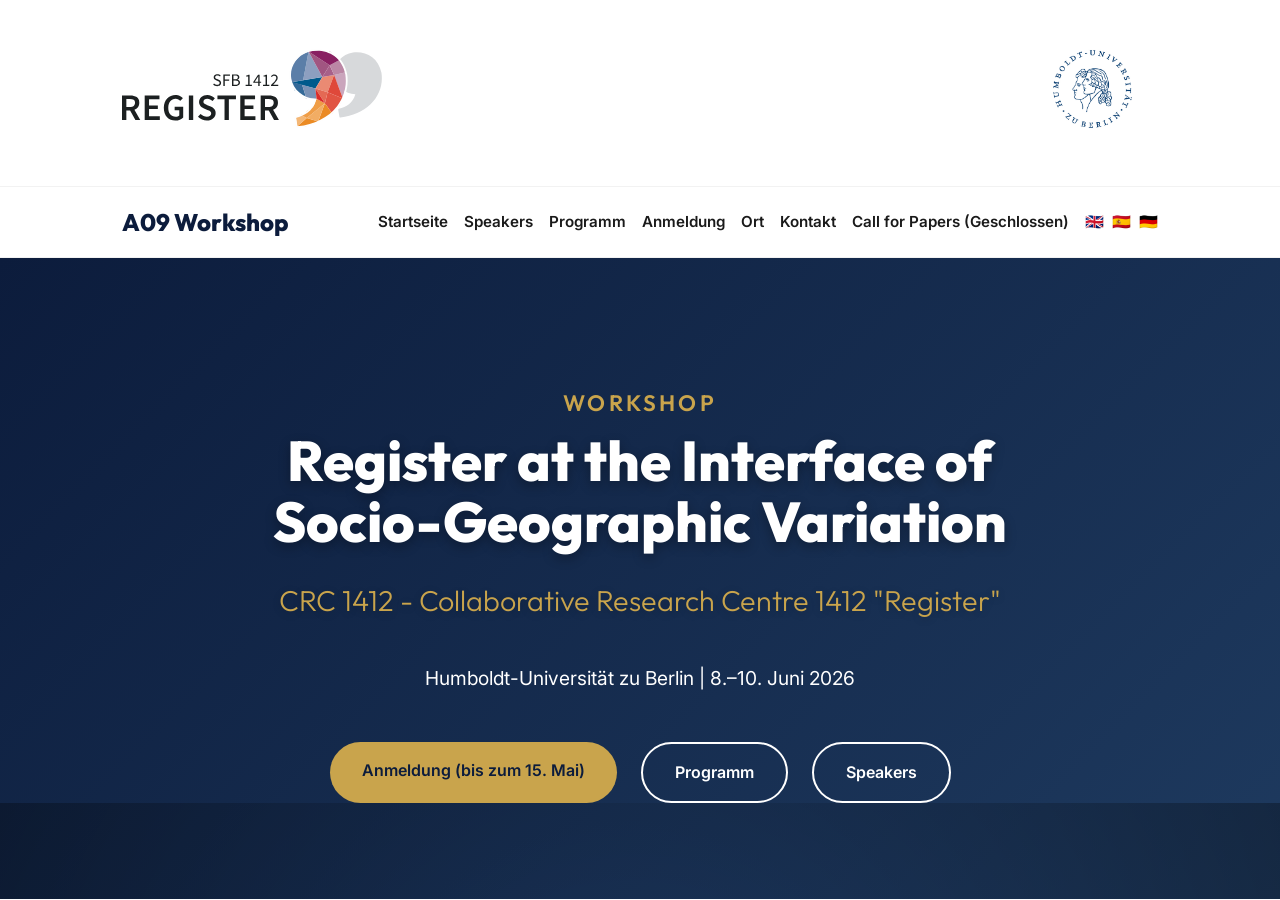
==== commit fb87dc71: "Convert to SPA layout, add programme PDF, and update speaker" ====
--- a/de.html
+++ b/de.html
@@ -34,12 +34,12 @@
             </div>
             <ul class="nav-links">
                 <li><a href="#home">Startseite</a></li>
-                <li><a href="#registration">Anmeldung</a></li>
-                <li><a href="#cfp">Call for Papers (Geschlossen)</a></li>
                 <li><a href="#speakers">Speakers</a></li>
                 <li><a href="#program">Programm</a></li>
+                <li><a href="#registration">Anmeldung</a></li>
                 <li><a href="#venue">Ort</a></li>
                 <li><a href="#contact">Kontakt</a></li>
+                <li><a href="#cfp">Call for Papers (Geschlossen)</a></li>
                 <li class="lang-switcher">
                     <a href="index.html" title="EN"><span class="flag">🇬🇧</span></a>
                     <a href="es.html" title="ES"><span class="flag">🇪🇸</span></a>
@@ -52,14 +52,12 @@
     <header id="home" class="hero">
         <div class="hero-content container">
             <p class="hero-tag fade-in">Workshop</p>
-            <h1 class="fade-in">Register at the Interface of <span
-                    style="display: inline-block; white-space: nowrap;">Socio-Geographic</span>
-                Variation</h1>
+            <h1 class="fade-in">Register at the Interface of <span class="no-wrap-mobile">Socio-Geographic</span> Variation</h1>
             <h2 class="fade-in">CRC 1412 - Collaborative Research Centre 1412 "Register"</h2>
             <p class="hero-subtitle fade-in">Humboldt-Universität zu Berlin | 8.–10. Juni 2026</p>
             <div class="hero-btns fade-in">
                 <a href="#registration" class="btn btn-primary">Anmeldung (bis zum 15. Mai)</a>
-                <a href="#cfp" class="btn btn-secondary">Call for Papers (Geschlossen)</a>
+                <a href="#program" class="btn btn-secondary">Programm</a>
                 <a href="#speakers" class="btn btn-secondary">Speakers</a>
             </div>
         </div>
@@ -183,9 +181,9 @@
                         <p>Universität La Laguna</p>
                     </div>
                     <div class="speaker-card fade-in" style="animation-delay: 0.6s;">
-                        <div class="speaker-img-placeholder">TBC</div>
-                        <h4>Noch nicht bekannt</h4>
-                        <p>Eingeladene/r Referent/in</p>
+                        <div class="speaker-img-placeholder">MSH</div>
+                        <h4>Prof. Dr. Marta Samper Hernández</h4>
+                        <p>Universidad de Las Palmas de Gran Canaria</p>
                     </div>
                 </div>
             </div>
@@ -194,12 +192,8 @@
         <section id="program" class="section">
             <div class="container">
                 <h2 class="section-title">Programm</h2>
-                <div class="tbc-container text-center">
-                    <div class="tbc-badge">In Vorbereitung</div>
-                    <p class="large-text">Das vollständige Workshopprogramm wird im <strong>Frühjahr 2026</strong>
-                        bekannt gegeben.
-                        <br>Aktuelle Informationen zu den Sitzungen finden Sie bald hier.
-                    </p>
+                <div class="pdf-container" style="width: 100%; height: 80vh; margin-top: 2rem; border-radius: 15px; overflow: hidden; box-shadow: 0 10px 30px rgba(0,0,0,0.1);">
+                    <iframe src="Program_Workshop_SFB.pdf" width="100%" height="100%" frameborder="0"></iframe>
                 </div>
             </div>
         </section>
--- a/style.css
+++ b/style.css
@@ -44,6 +44,23 @@
     max-width: 1100px;
     margin: 0 auto;
     padding: 0 2rem;
+}
+
+/* SPA Layout Additions */
+.no-wrap-mobile {
+    display: inline-block;
+    white-space: nowrap;
+}
+
+body.spa-enabled header.hero, 
+body.spa-enabled main .section {
+    display: none;
+}
+
+body.spa-enabled header.hero.active-section, 
+body.spa-enabled main .section.active-section {
+    display: block;
+    animation: fadeIn 0.5s ease forwards;
 }
 
 /* Logo Header */
@@ -665,6 +682,19 @@
     .contact-email {
         font-size: 1.5rem;
     }
+
+    .no-wrap-mobile {
+        white-space: normal;
+        display: inline;
+    }
+
+    .speakers-grid {
+        grid-template-columns: 1fr;
+    }
+    
+    .speaker-card {
+        padding: 1.5rem;
+    }
 }
 
 /* Utilities */
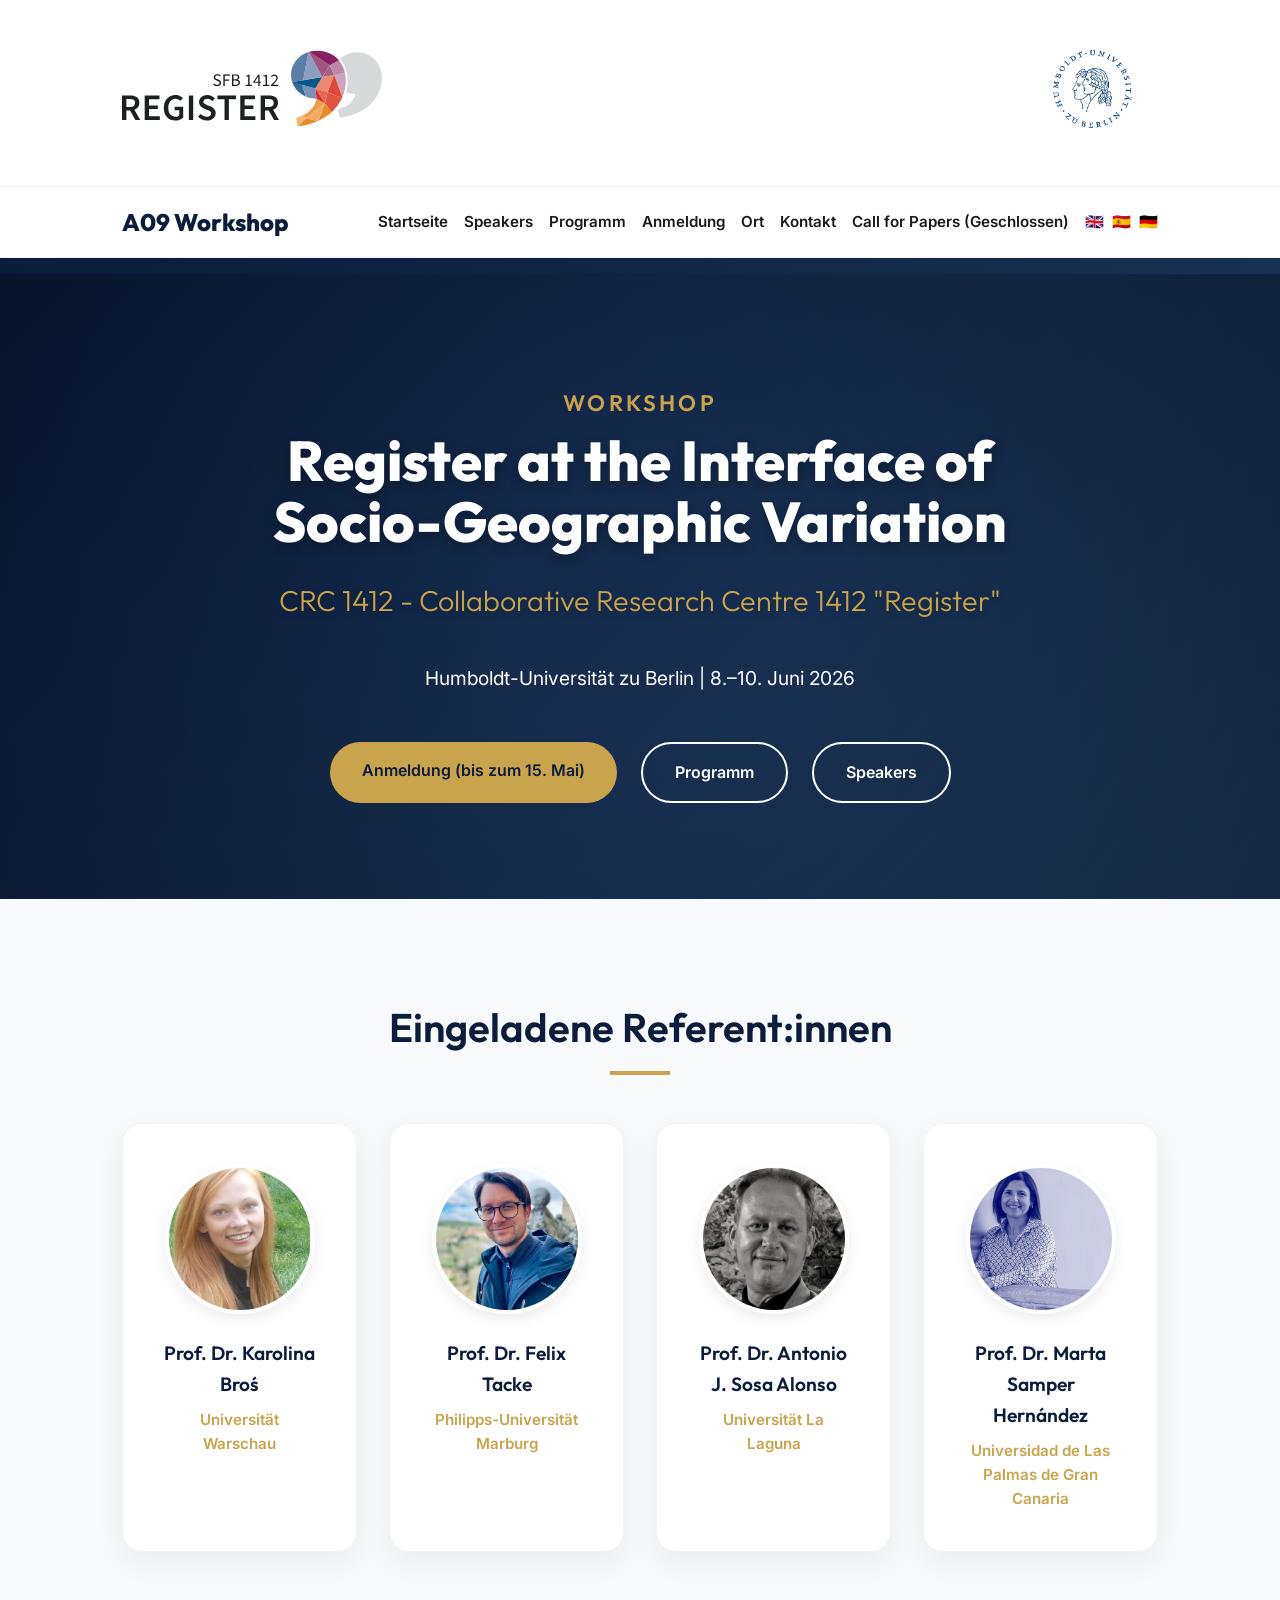
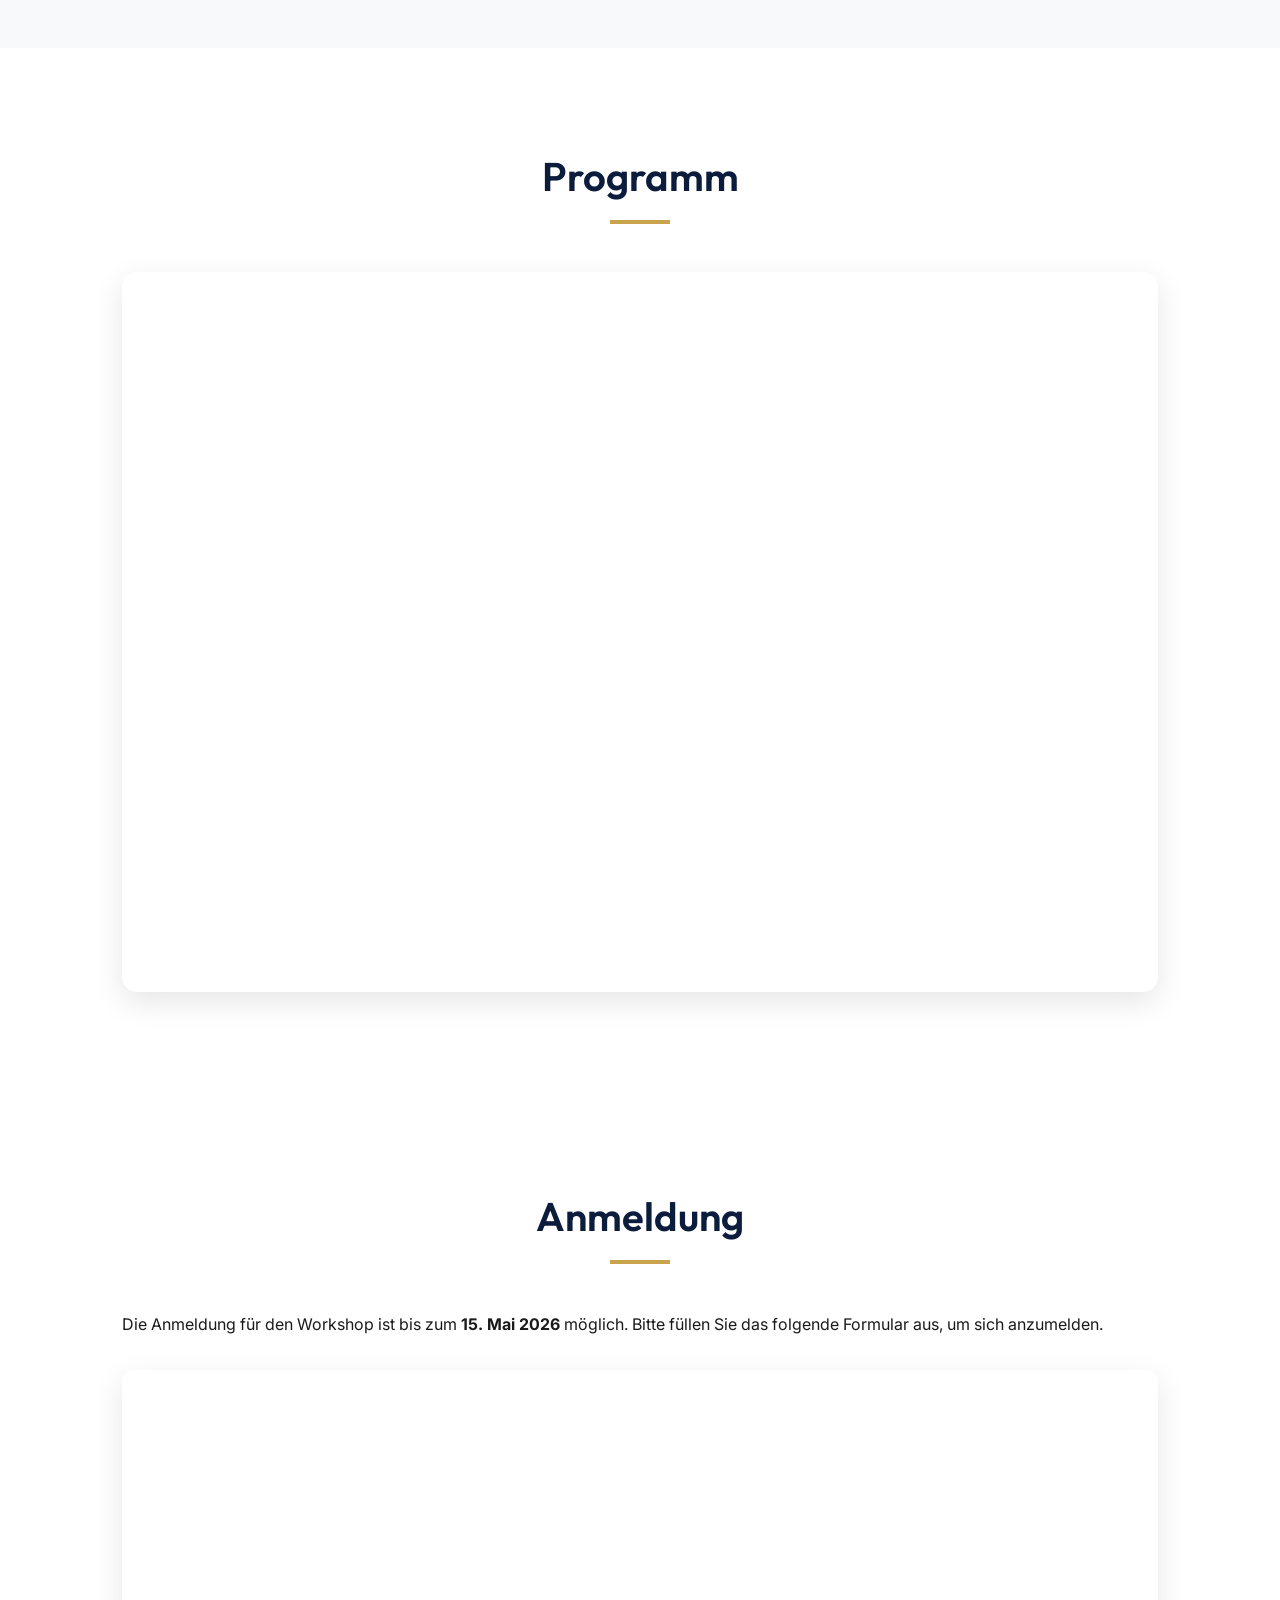
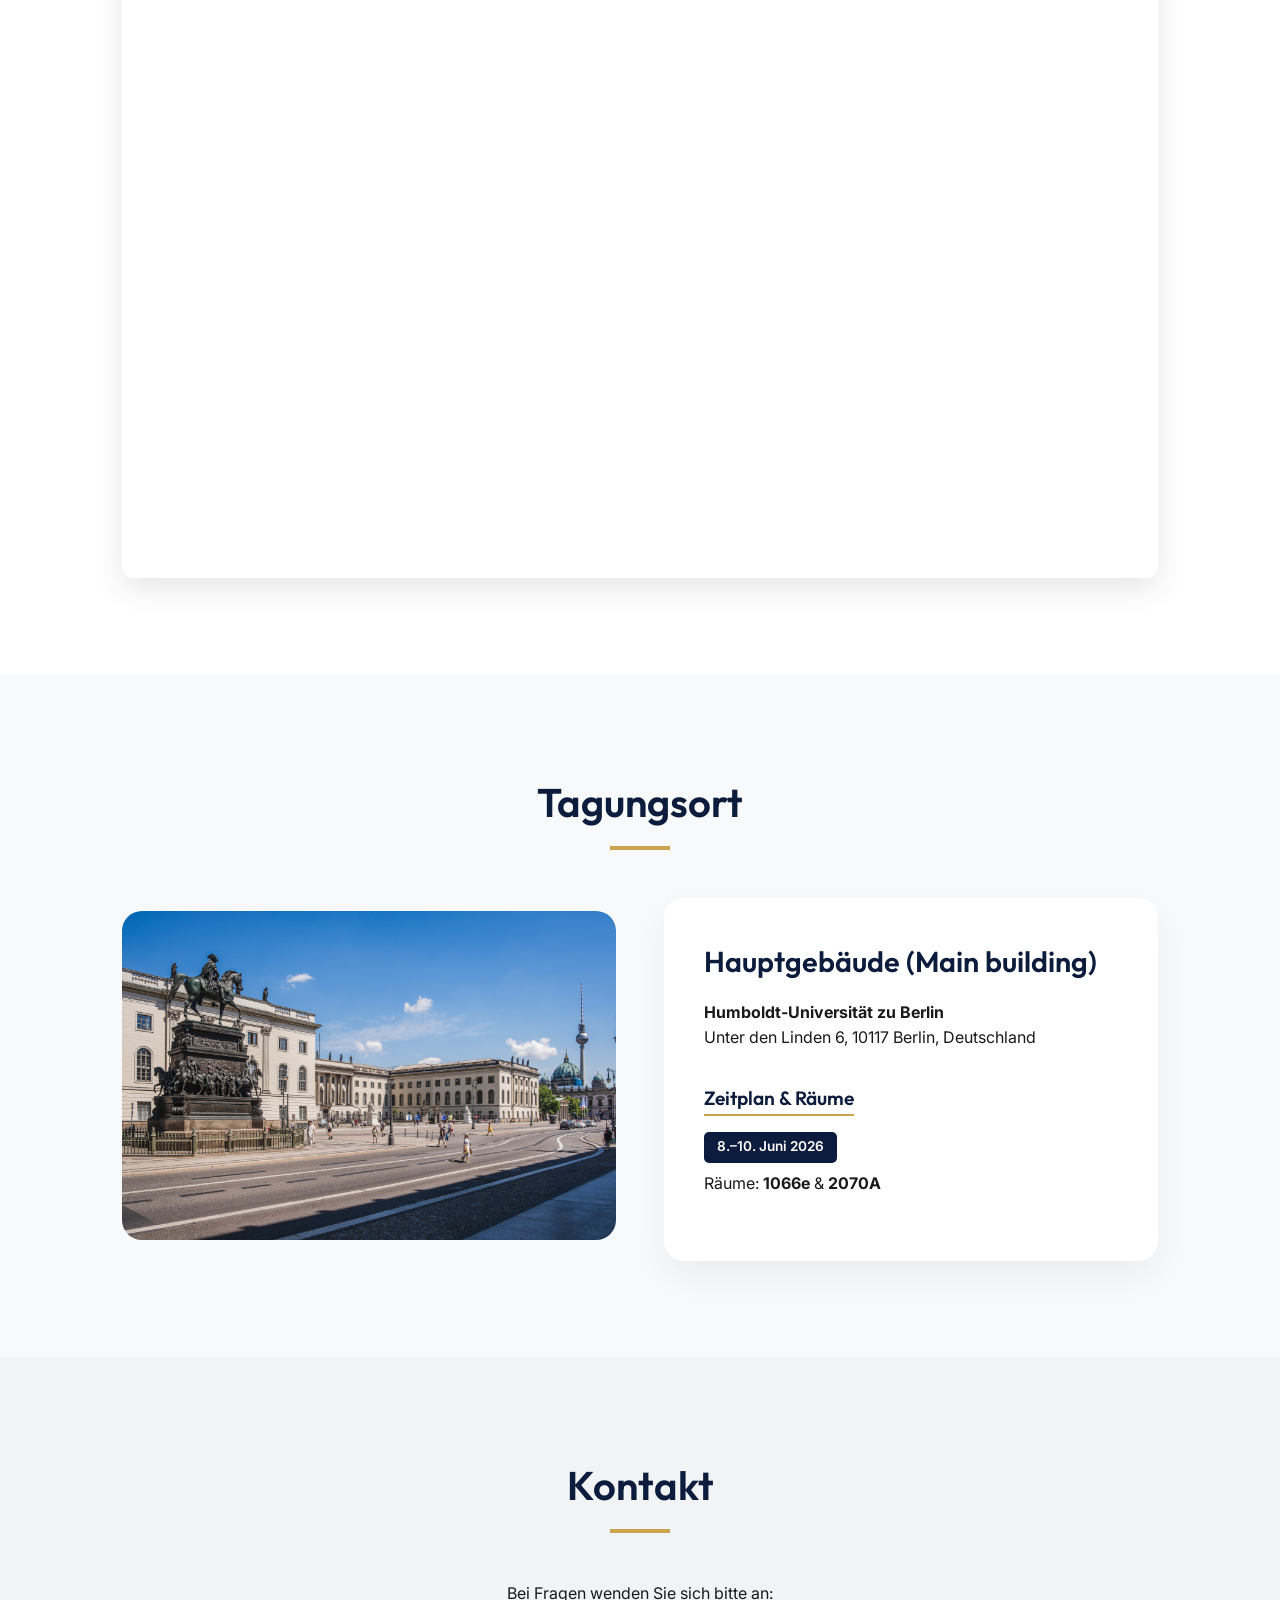
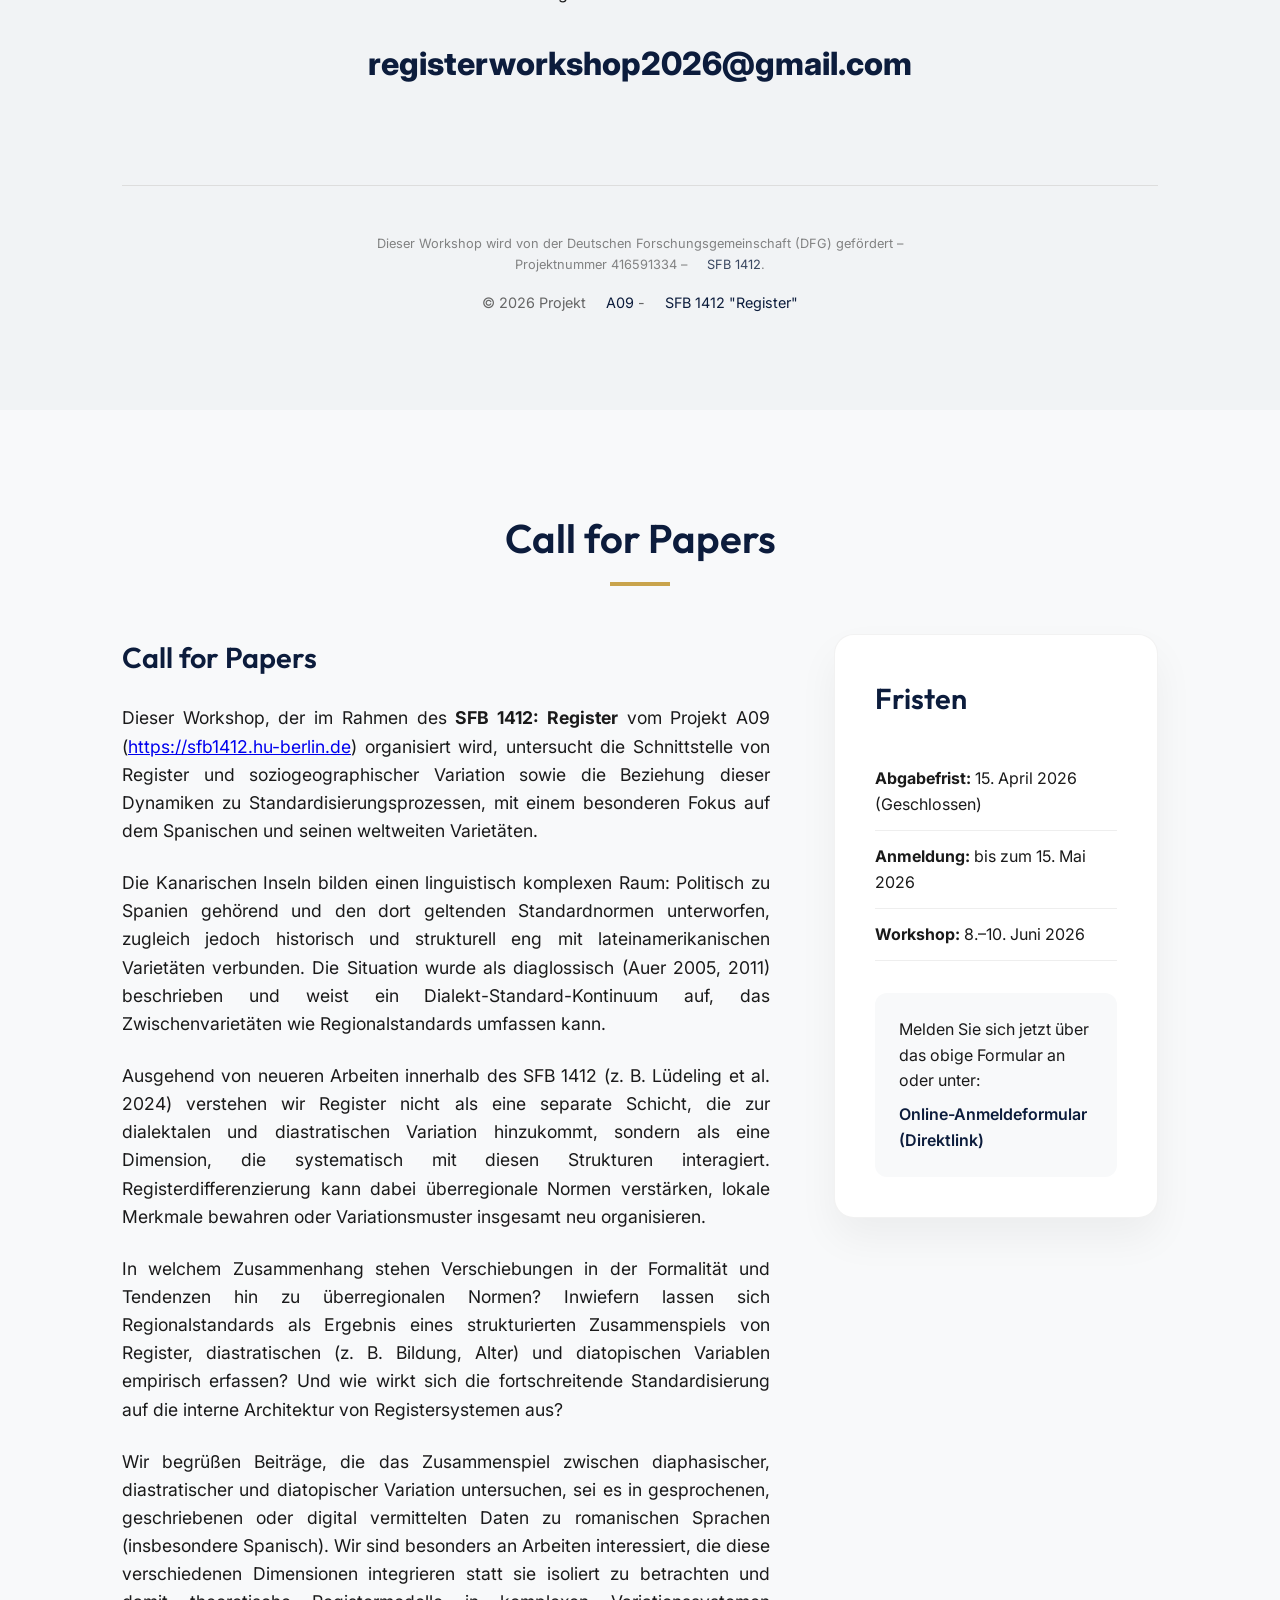
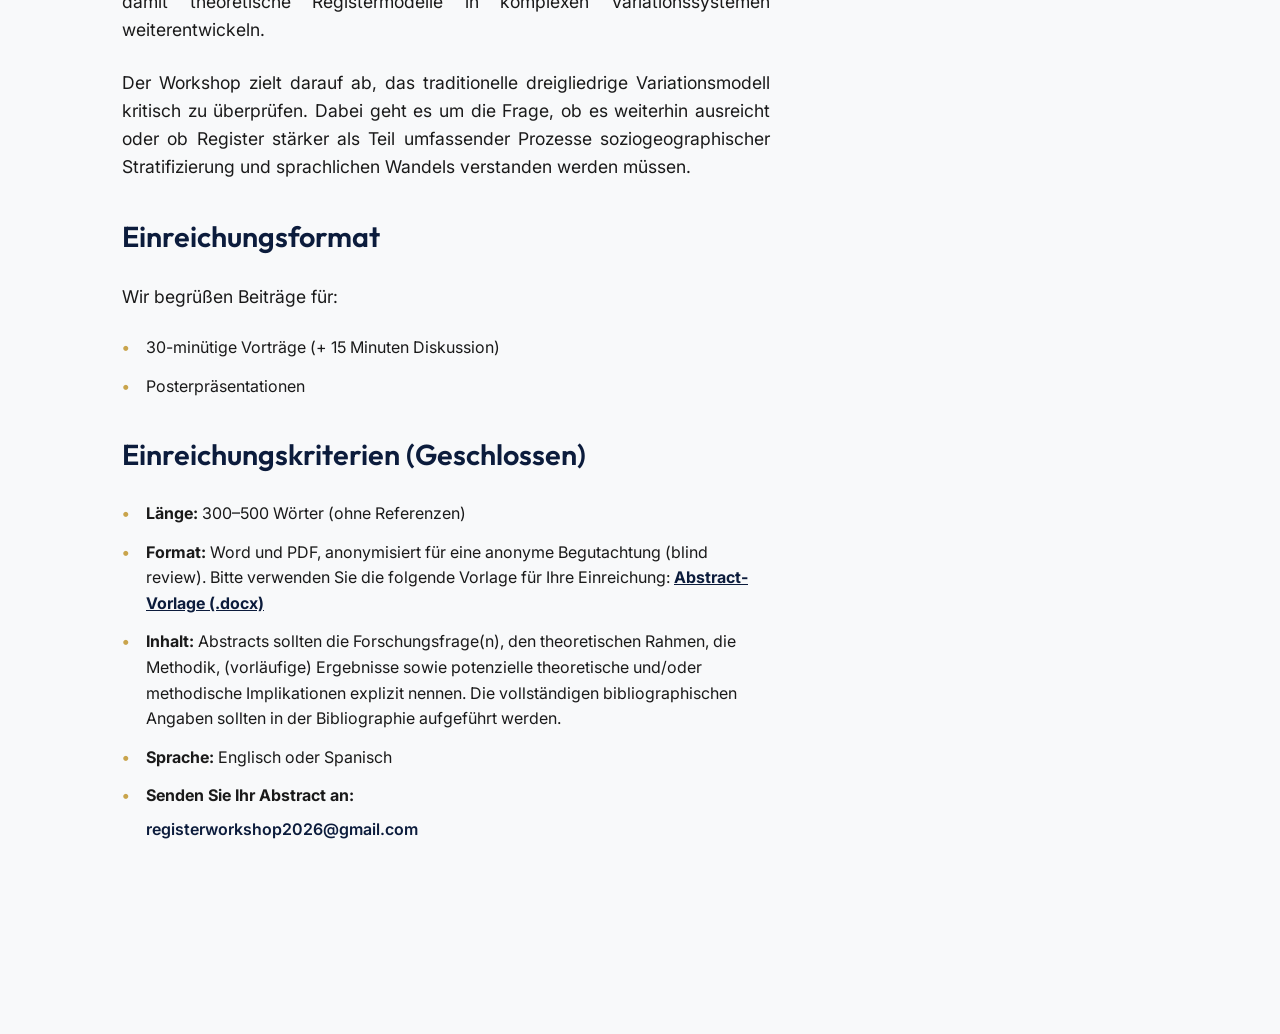
==== commit cce03dd2: "revertir a scroll" ====
--- a/de.html
+++ b/de.html
@@ -64,6 +64,51 @@
     </header>
 
     <main>
+        <section id="speakers" class="section section-alt">
+            <div class="container">
+                <h2 class="section-title">Eingeladene Referent:innen</h2>
+                <div class="speakers-grid">
+                    <div class="speaker-card fade-in">
+                        <div class="speaker-img">
+                            <img src="images/karolina_bros.png" alt="Prof. Dr. Karolina Broś">
+                        </div>
+                        <h4>Prof. Dr. Karolina Broś</h4>
+                        <p>Universität Warschau</p>
+                    </div>
+                    <div class="speaker-card fade-in" style="animation-delay: 0.2s;">
+                        <div class="speaker-img">
+                            <img src="images/felix_tacke.jpg" alt="Prof. Dr. Felix Tacke">
+                        </div>
+                        <h4>Prof. Dr. Felix Tacke</h4>
+                        <p>Philipps-Universität Marburg</p>
+                    </div>
+                    <div class="speaker-card fade-in" style="animation-delay: 0.4s;">
+                        <div class="speaker-img">
+                            <img src="images/antonio_sosa.png" alt="Prof. Dr. Antonio J. Sosa Alonso">
+                        </div>
+                        <h4>Prof. Dr. Antonio J. Sosa Alonso</h4>
+                        <p>Universität La Laguna</p>
+                    </div>
+                    <div class="speaker-card fade-in" style="animation-delay: 0.6s;">
+                        <div class="speaker-img">
+                            <img src="images/marta.jpg" alt="Prof. Dr. Marta Samper Hernández">
+                        </div>
+                        <h4>Prof. Dr. Marta Samper Hernández</h4>
+                        <p>Universidad de Las Palmas de Gran Canaria</p>
+                    </div>
+                </div>
+            </div>
+        </section>
+
+        <section id="program" class="section">
+            <div class="container">
+                <h2 class="section-title">Programm</h2>
+                <div class="pdf-container" style="width: 100%; height: 80vh; margin-top: 2rem; border-radius: 15px; overflow: hidden; box-shadow: 0 10px 30px rgba(0,0,0,0.1);">
+                    <iframe src="Program_Workshop_SFB.pdf" width="100%" height="100%" frameborder="0"></iframe>
+                </div>
+            </div>
+        </section>
+
         <section id="registration" class="section">
             <div class="container">
                 <h2 class="section-title">Anmeldung</h2>
@@ -72,6 +117,48 @@
                     <div class="iframe-wrapper" style="margin-top: 2rem; box-shadow: 0 10px 30px rgba(0,0,0,0.1); border-radius: 12px; overflow: hidden;">
                         <iframe src="https://docs.google.com/forms/d/e/1FAIpQLSel9CcmjZ9iJY5i0FC067jq7z2u-gTEpovs9qHrl01ChSbW7w/viewform?embedded=true" width="100%" height="800" frameborder="0" marginheight="0" marginwidth="0">Wird geladen…</iframe>
                     </div>
+                </div>
+            </div>
+        </section>
+
+        <section id="venue" class="section section-alt">
+            <div class="container">
+                <h2 class="section-title">Tagungsort</h2>
+                <div class="venue-grid">
+                    <div class="venue-image">
+                        <img src="images/1.jpg" alt="Humboldt-Universität zu Berlin" class="img-responsive rounded">
+                    </div>
+                    <div class="venue-details">
+                        <div class="venue-card">
+                            <h3>Hauptgebäude (Main building)</h3>
+                            <p><strong>Humboldt-Universität zu Berlin</strong></p>
+                            <p>Unter den Linden 6, 10117 Berlin, Deutschland</p>
+
+                            <h4 class="mt-2">Zeitplan & Räume</h4>
+                            <div class="schedule-rooms">
+                                <div class="schedule-item">
+                                    <span class="day-badge">8.–10. Juni 2026</span>
+                                    <p>Räume: <strong>1066e</strong> & <strong>2070A</strong></p>
+                                </div>
+                            </div>
+                        </div>
+                    </div>
+                </div>
+            </div>
+        </section>
+
+        <section id="contact" class="section section-dark">
+            <div class="container text-center">
+                <h2 class="section-title">Kontakt</h2>
+                <p>Bei Fragen wenden Sie sich bitte an:</p>
+                <a href="mailto:registerworkshop2026@gmail.com" class="contact-email">registerworkshop2026@gmail.com</a>
+                <div class="footer-links">
+                    <p class="funding">Dieser Workshop wird von der Deutschen Forschungsgemeinschaft (DFG) gefördert –
+                        Projektnummer 416591334 – <a href="https://sfb1412.hu-berlin.de" target="_blank">SFB 1412</a>.
+                    </p>
+                    <p>© 2026 Projekt <a href="https://sfb1412.hu-berlin.de/projects/a09/" target="_blank">A09</a> - <a
+                            href="https://sfb1412.hu-berlin.de" target="_blank">SFB 1412
+                            "Register"</a></p>
                 </div>
             </div>
         </section>
@@ -154,115 +241,6 @@
 
             </div>
         </section>
-
-        <section id="speakers" class="section section-alt">
-            <div class="container">
-                <h2 class="section-title">Eingeladene Referent:innen</h2>
-                <div class="speakers-grid">
-                    <div class="speaker-card fade-in">
-                        <div class="speaker-img">
-                            <img src="images/karolina_bros.png" alt="Prof. Dr. Karolina Broś">
-                        </div>
-                        <h4>Prof. Dr. Karolina Broś</h4>
-                        <p>Universität Warschau</p>
-                    </div>
-                    <div class="speaker-card fade-in" style="animation-delay: 0.2s;">
-                        <div class="speaker-img">
-                            <img src="images/felix_tacke.jpg" alt="Prof. Dr. Felix Tacke">
-                        </div>
-                        <h4>Prof. Dr. Felix Tacke</h4>
-                        <p>Philipps-Universität Marburg</p>
-                    </div>
-                    <div class="speaker-card fade-in" style="animation-delay: 0.4s;">
-                        <div class="speaker-img">
-                            <img src="images/antonio_sosa.png" alt="Prof. Dr. Antonio J. Sosa Alonso">
-                        </div>
-                        <h4>Prof. Dr. Antonio J. Sosa Alonso</h4>
-                        <p>Universität La Laguna</p>
-                    </div>
-                    <div class="speaker-card fade-in" style="animation-delay: 0.6s;">
-                        <div class="speaker-img-placeholder">MSH</div>
-                        <h4>Prof. Dr. Marta Samper Hernández</h4>
-                        <p>Universidad de Las Palmas de Gran Canaria</p>
-                    </div>
-                </div>
-            </div>
-        </section>
-
-        <section id="program" class="section">
-            <div class="container">
-                <h2 class="section-title">Programm</h2>
-                <div class="pdf-container" style="width: 100%; height: 80vh; margin-top: 2rem; border-radius: 15px; overflow: hidden; box-shadow: 0 10px 30px rgba(0,0,0,0.1);">
-                    <iframe src="Program_Workshop_SFB.pdf" width="100%" height="100%" frameborder="0"></iframe>
-                </div>
-            </div>
-        </section>
-
-        <section id="venue" class="section section-alt">
-            <div class="container">
-                <h2 class="section-title">Tagungsort</h2>
-                <div class="venue-grid">
-                    <div class="venue-image">
-                        <img src="images/1.jpg" alt="Humboldt-Universität zu Berlin" class="img-responsive rounded">
-                    </div>
-                    <div class="venue-details">
-                        <div class="venue-card">
-                            <h3>Hauptgebäude (Main building)</h3>
-                            <p><strong>Humboldt-Universität zu Berlin</strong></p>
-                            <p>Unter den Linden 6, 10117 Berlin, Deutschland</p>
-
-                            <h4 class="mt-2">Zeitplan & Räume</h4>
-                            <div class="schedule-rooms">
-                                <div class="schedule-item">
-                                    <span class="day-badge">8.–10. Juni 2026</span>
-                                    <p>Räume: <strong>1066e</strong> & <strong>2070A</strong></p>
-                                </div>
-                            </div>
-                        </div>
-                    </div>
-                </div>
-            </div>
-        </section>
-
-        <section id="committee" class="section">
-            <div class="container">
-                <h2 class="section-title">Organisationskomitee</h2>
-                <div class="committee-grid">
-                    <div class="member-card">
-                        <h4>Prof. Dr. Miriam Bouzouita</h4>
-                        <p>Humboldt-Universität zu Berlin</p>
-                    </div>
-                    <div class="member-card">
-                        <h4>Dr. Johnatan E. Bonilla</h4>
-                        <p>Humboldt-Universität zu Berlin</p>
-                    </div>
-                    <div class="member-card">
-                        <h4>Alejandra Bastias</h4>
-                        <p>Humboldt-Universität zu Berlin</p>
-                    </div>
-                    <div class="member-card">
-                        <h4>Andrea Betti</h4>
-                        <p>Humboldt-Universität zu Berlin / Universität Rostock</p>
-                    </div>
-                </div>
-            </div>
-        </section>
-
-        <section id="contact" class="section section-dark">
-            <div class="container text-center">
-                <h2 class="section-title">Kontakt</h2>
-                <p>Bei Fragen wenden Sie sich bitte an:</p>
-                <a href="mailto:registerworkshop2026@gmail.com" class="contact-email">registerworkshop2026@gmail.com</a>
-                <div class="footer-links">
-                    <p class="funding">Dieser Workshop wird von der Deutschen Forschungsgemeinschaft (DFG) gefördert –
-                        Projektnummer 416591334 – <a href="https://sfb1412.hu-berlin.de" target="_blank">SFB 1412</a>.
-                    </p>
-                    <p>© 2026 Projekt <a href="https://sfb1412.hu-berlin.de/projects/a09/" target="_blank">A09</a> - <a
-                            href="https://sfb1412.hu-berlin.de" target="_blank">SFB 1412
-                            "Register"</a></p>
-                </div>
-            </div>
-        </section>
     </main>
 
     <script src="script.js"></script>
--- a/style.css
+++ b/style.css
@@ -46,21 +46,10 @@
     padding: 0 2rem;
 }
 
-/* SPA Layout Additions */
+/* Mobile wrapping */
 .no-wrap-mobile {
     display: inline-block;
     white-space: nowrap;
-}
-
-body.spa-enabled header.hero, 
-body.spa-enabled main .section {
-    display: none;
-}
-
-body.spa-enabled header.hero.active-section, 
-body.spa-enabled main .section.active-section {
-    display: block;
-    animation: fadeIn 0.5s ease forwards;
 }
 
 /* Logo Header */
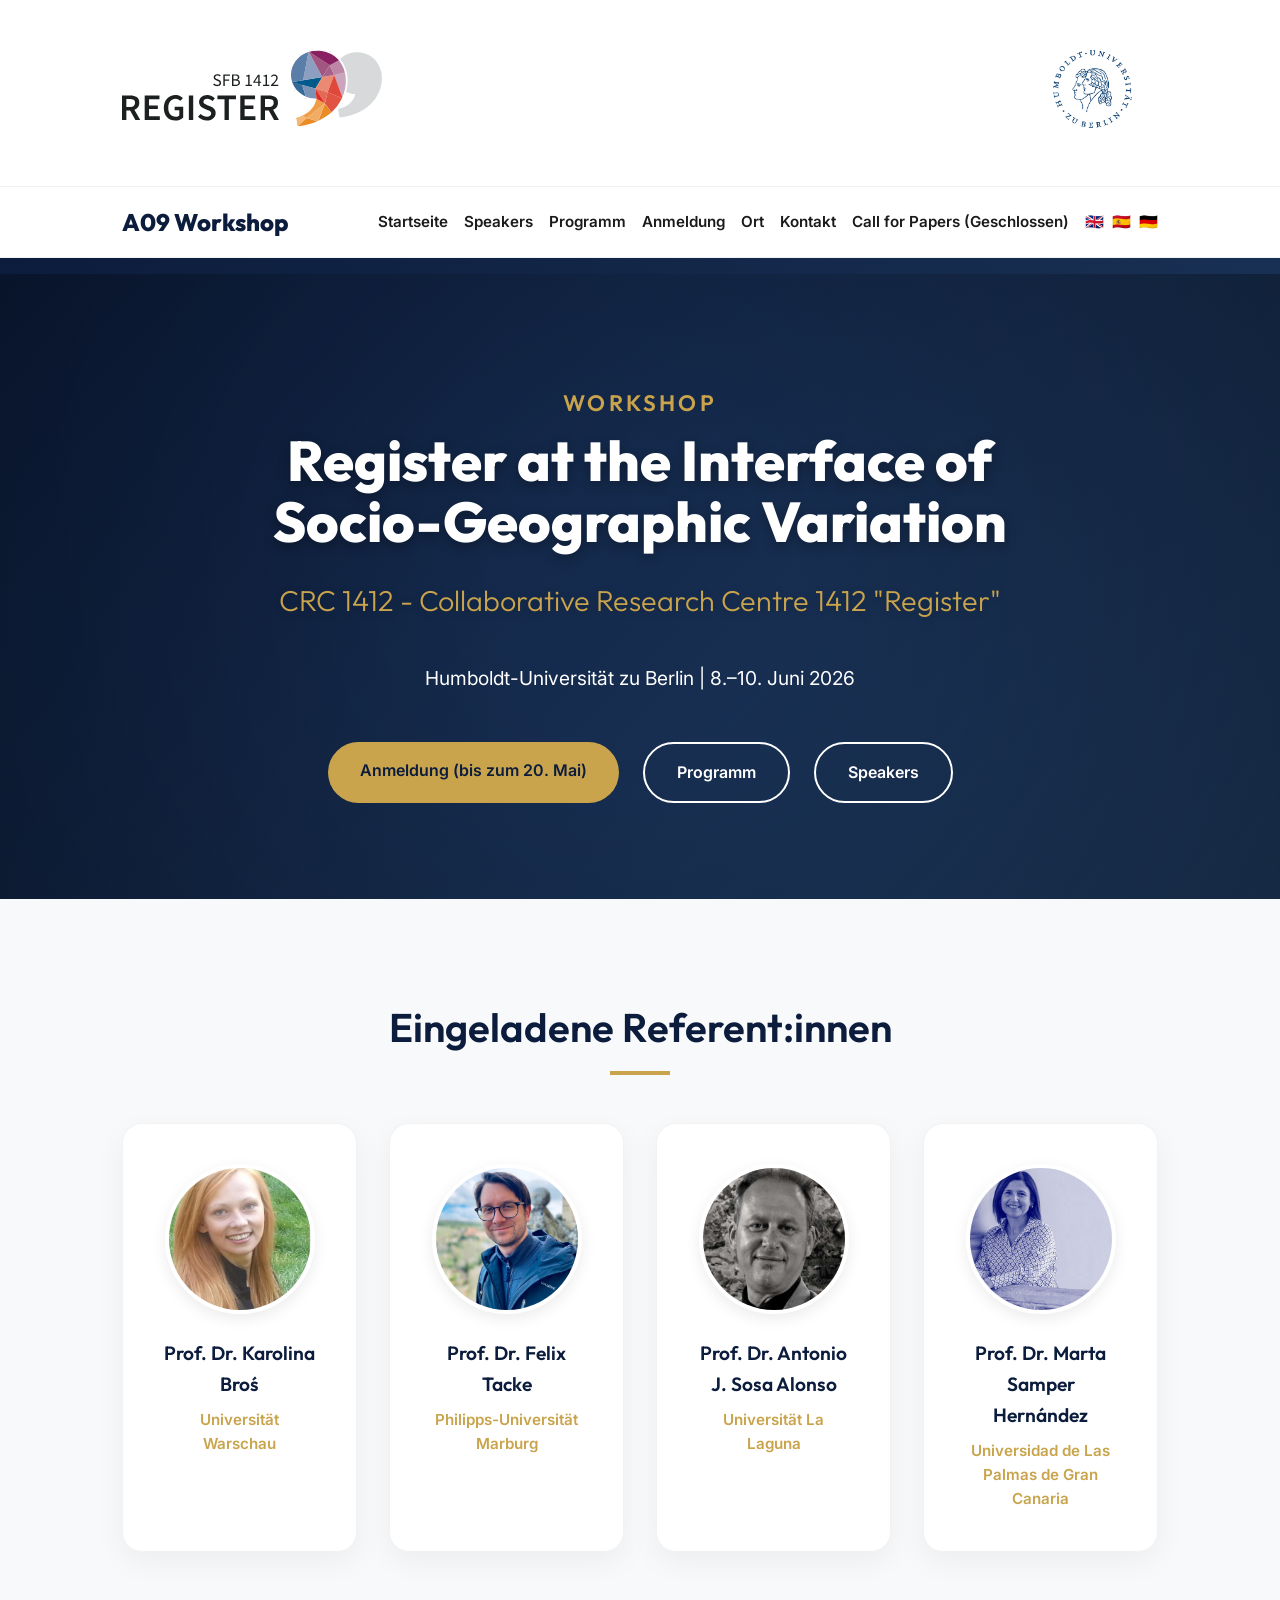
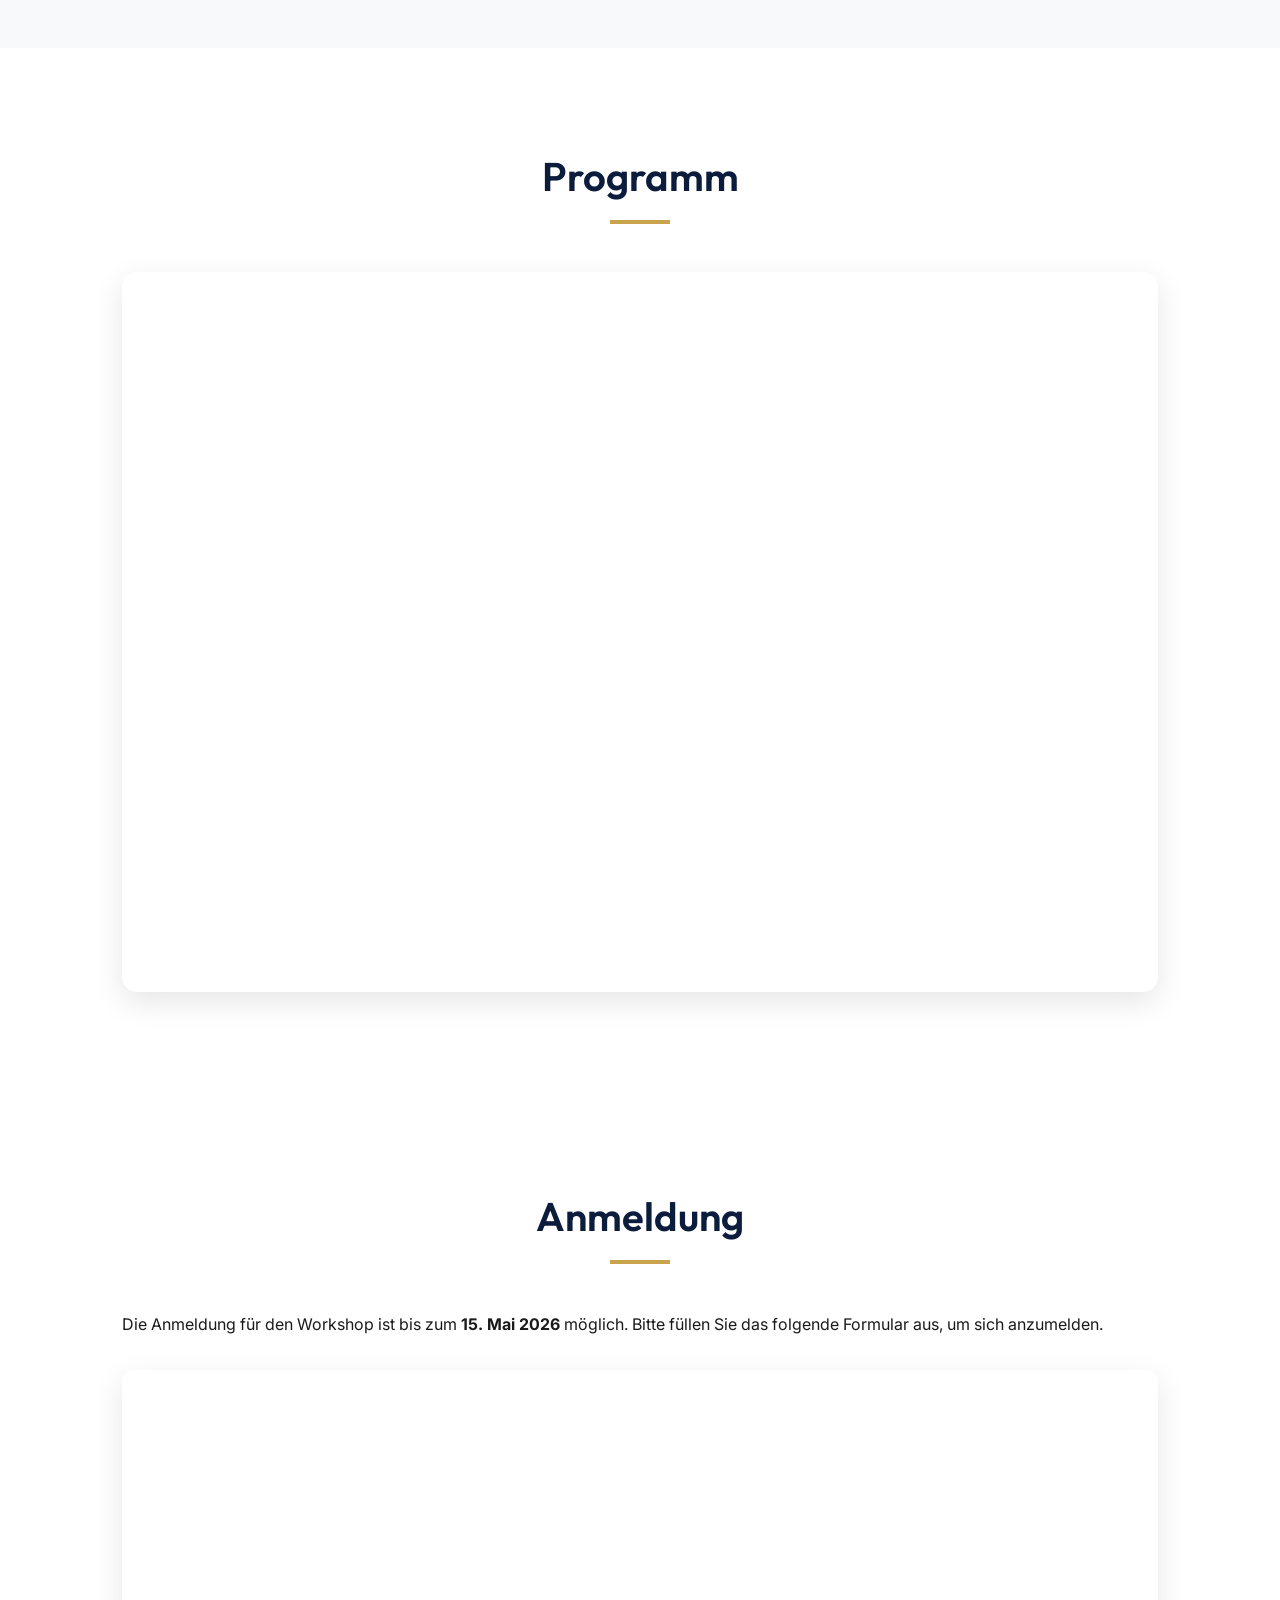
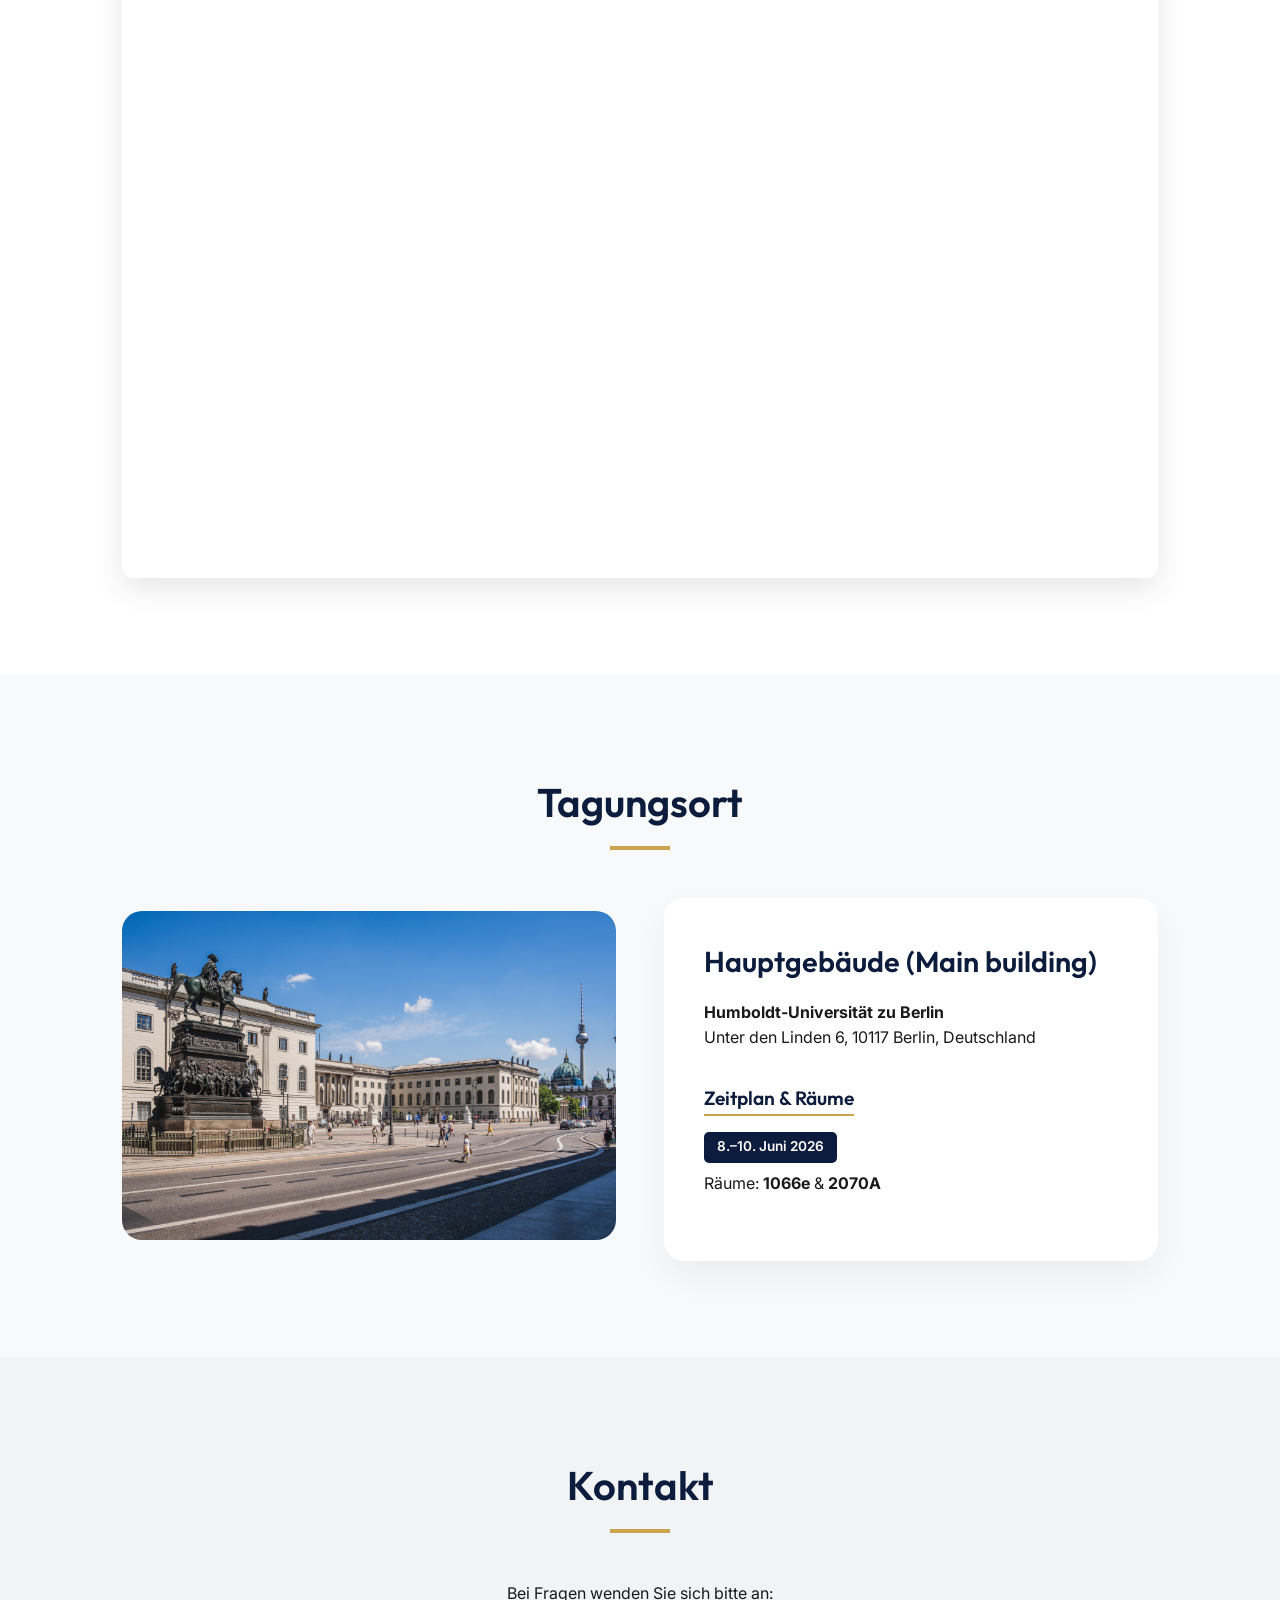
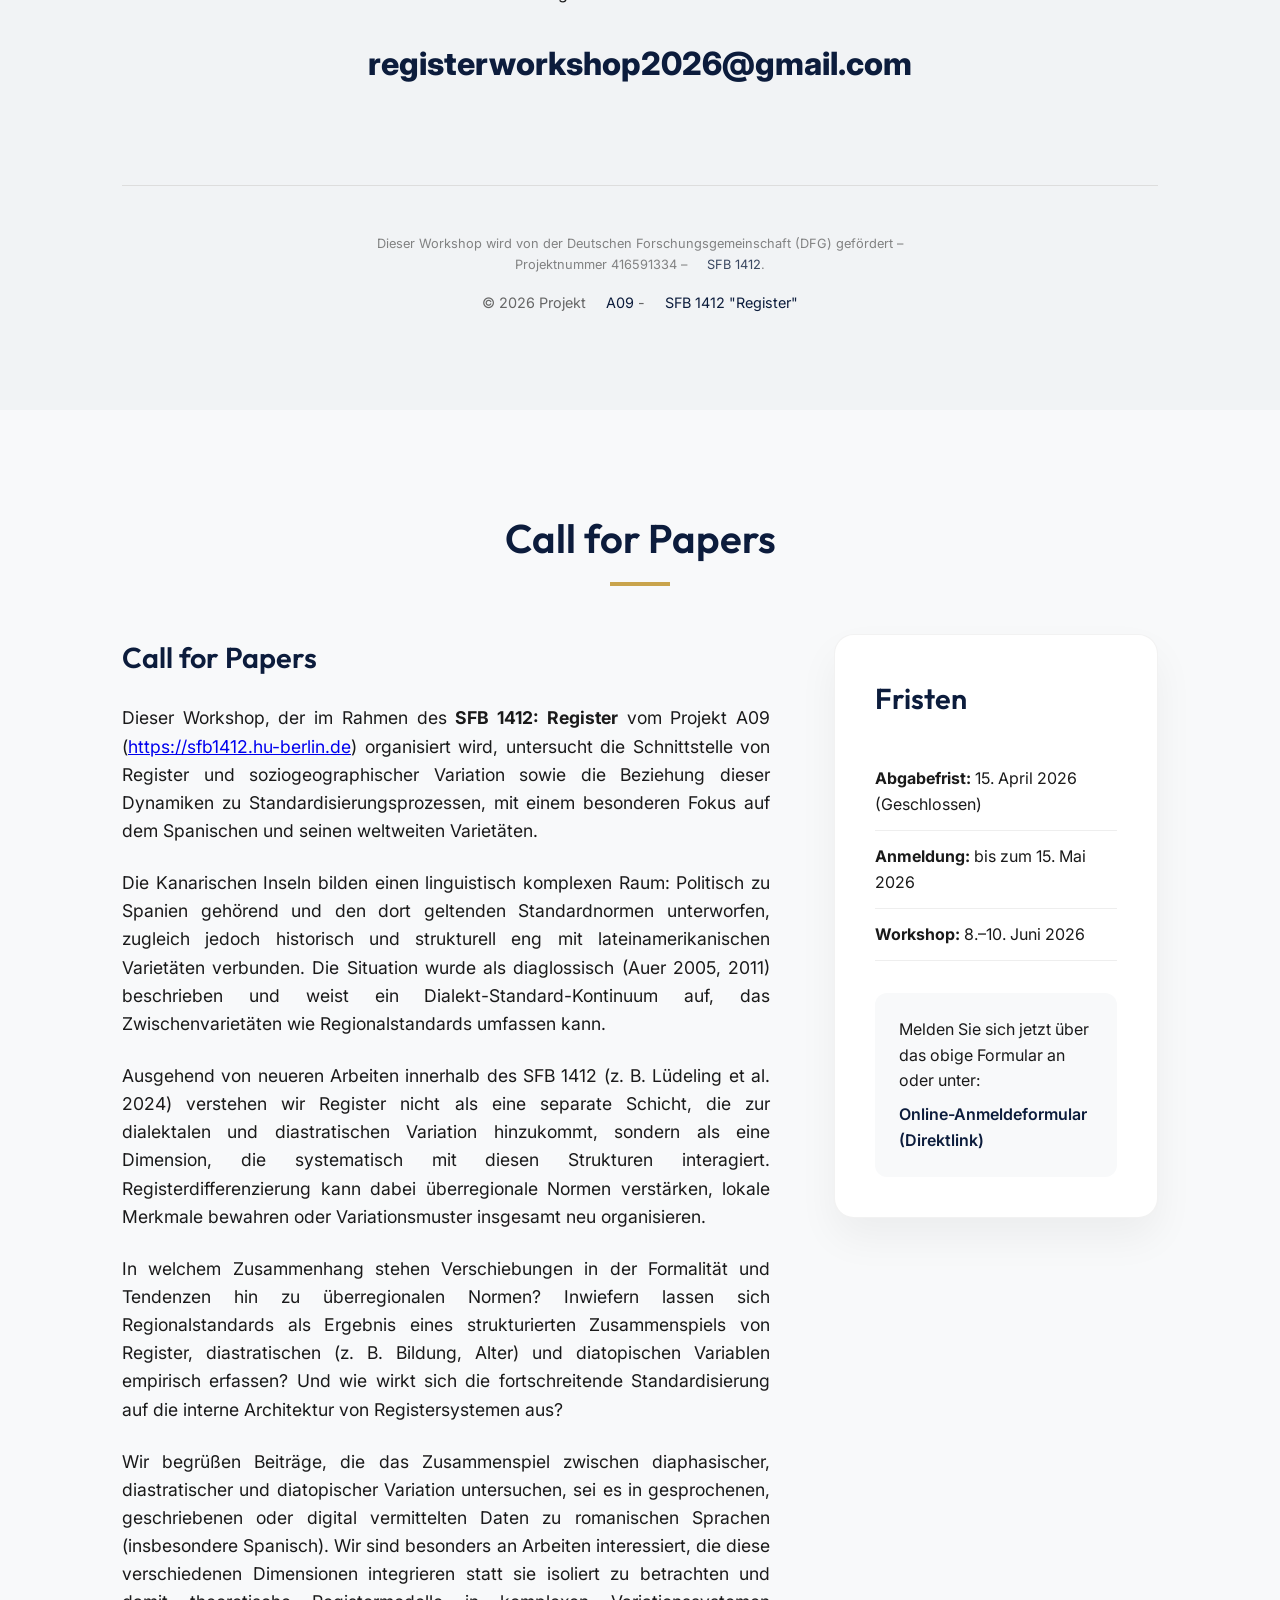
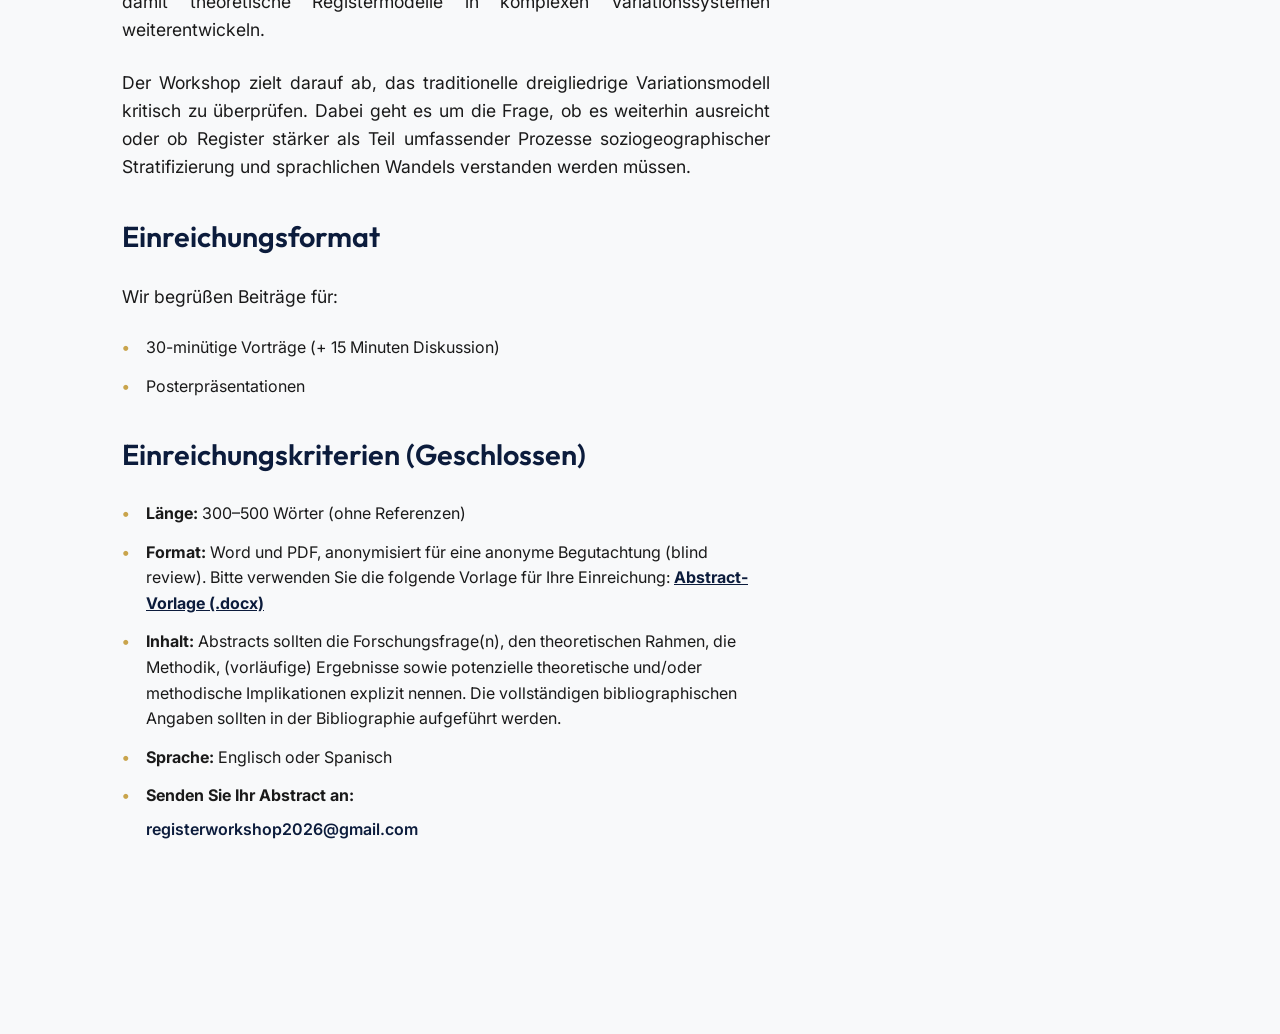
==== commit f6c52360: "Update de.html" ====
--- a/de.html
+++ b/de.html
@@ -56,7 +56,7 @@
             <h2 class="fade-in">CRC 1412 - Collaborative Research Centre 1412 "Register"</h2>
             <p class="hero-subtitle fade-in">Humboldt-Universität zu Berlin | 8.–10. Juni 2026</p>
             <div class="hero-btns fade-in">
-                <a href="#registration" class="btn btn-primary">Anmeldung (bis zum 15. Mai)</a>
+                <a href="#registration" class="btn btn-primary">Anmeldung (bis zum 20. Mai)</a>
                 <a href="#program" class="btn btn-secondary">Programm</a>
                 <a href="#speakers" class="btn btn-secondary">Speakers</a>
             </div>
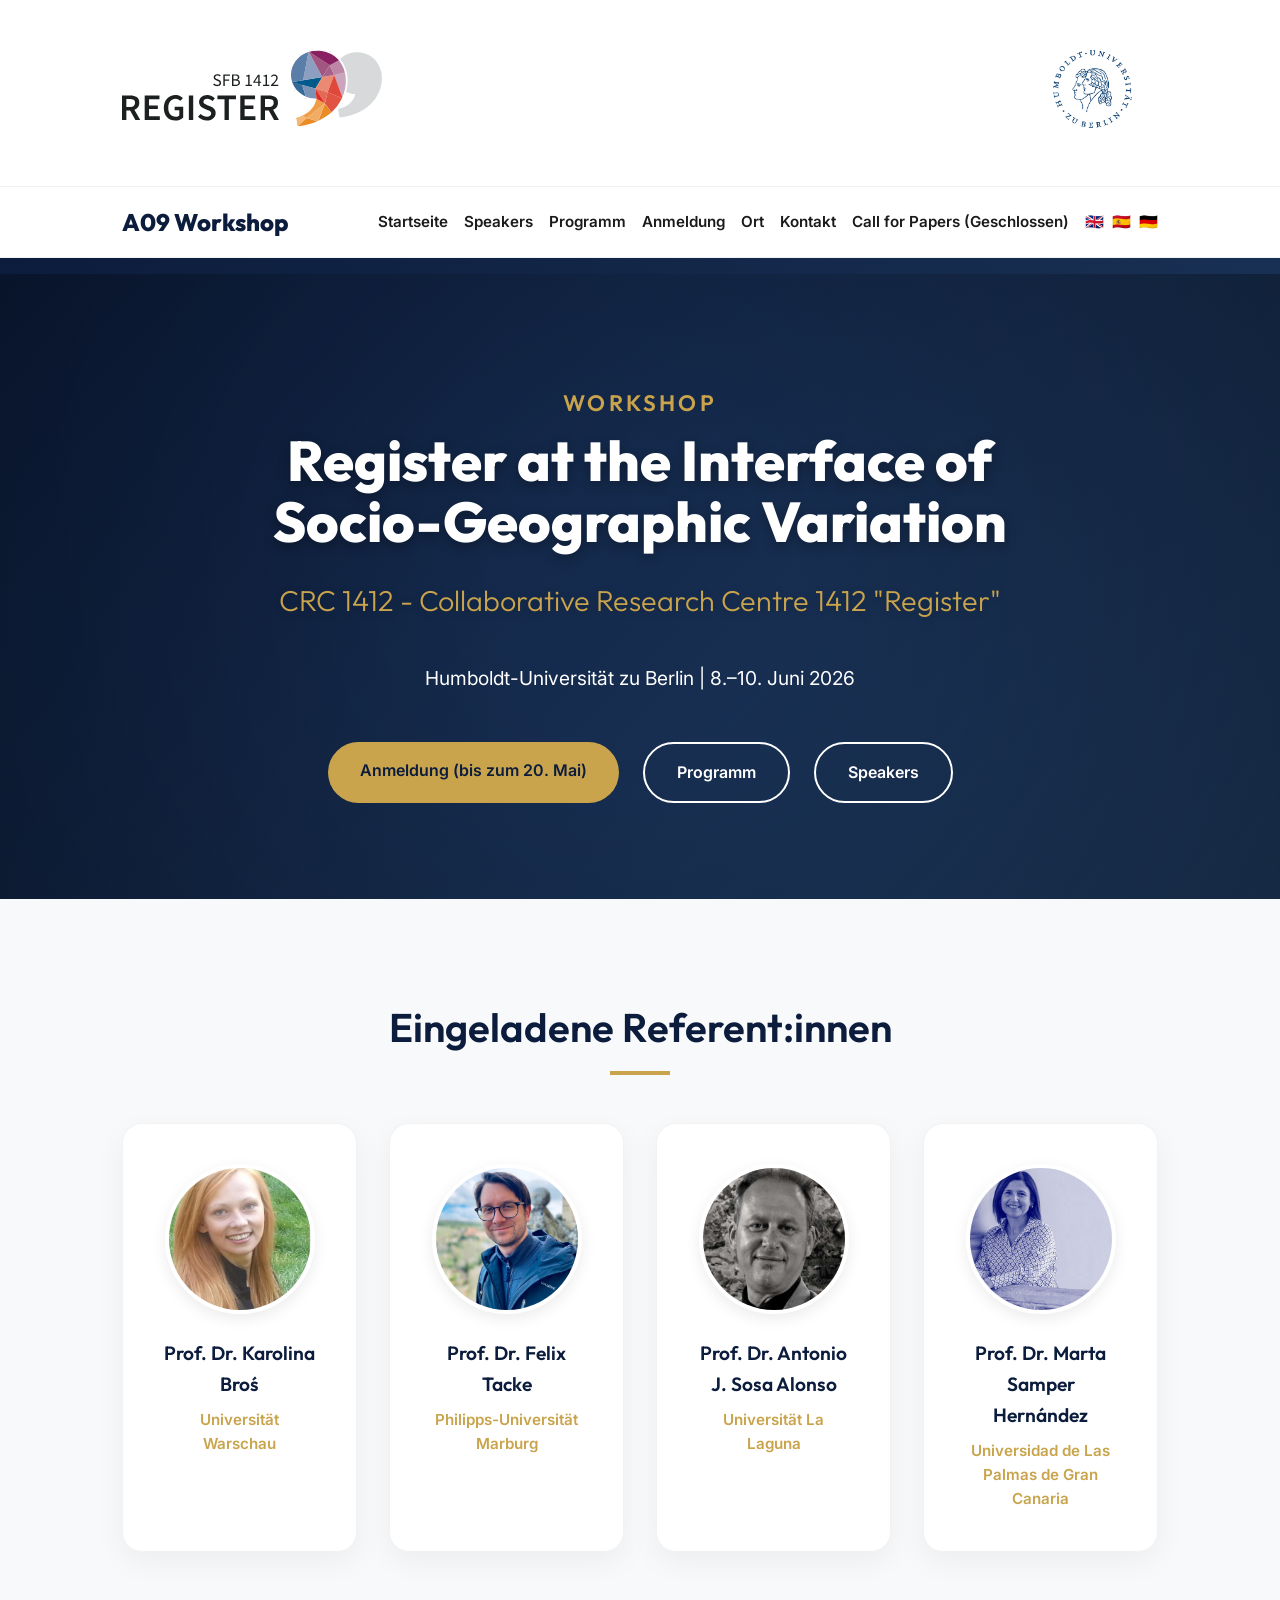
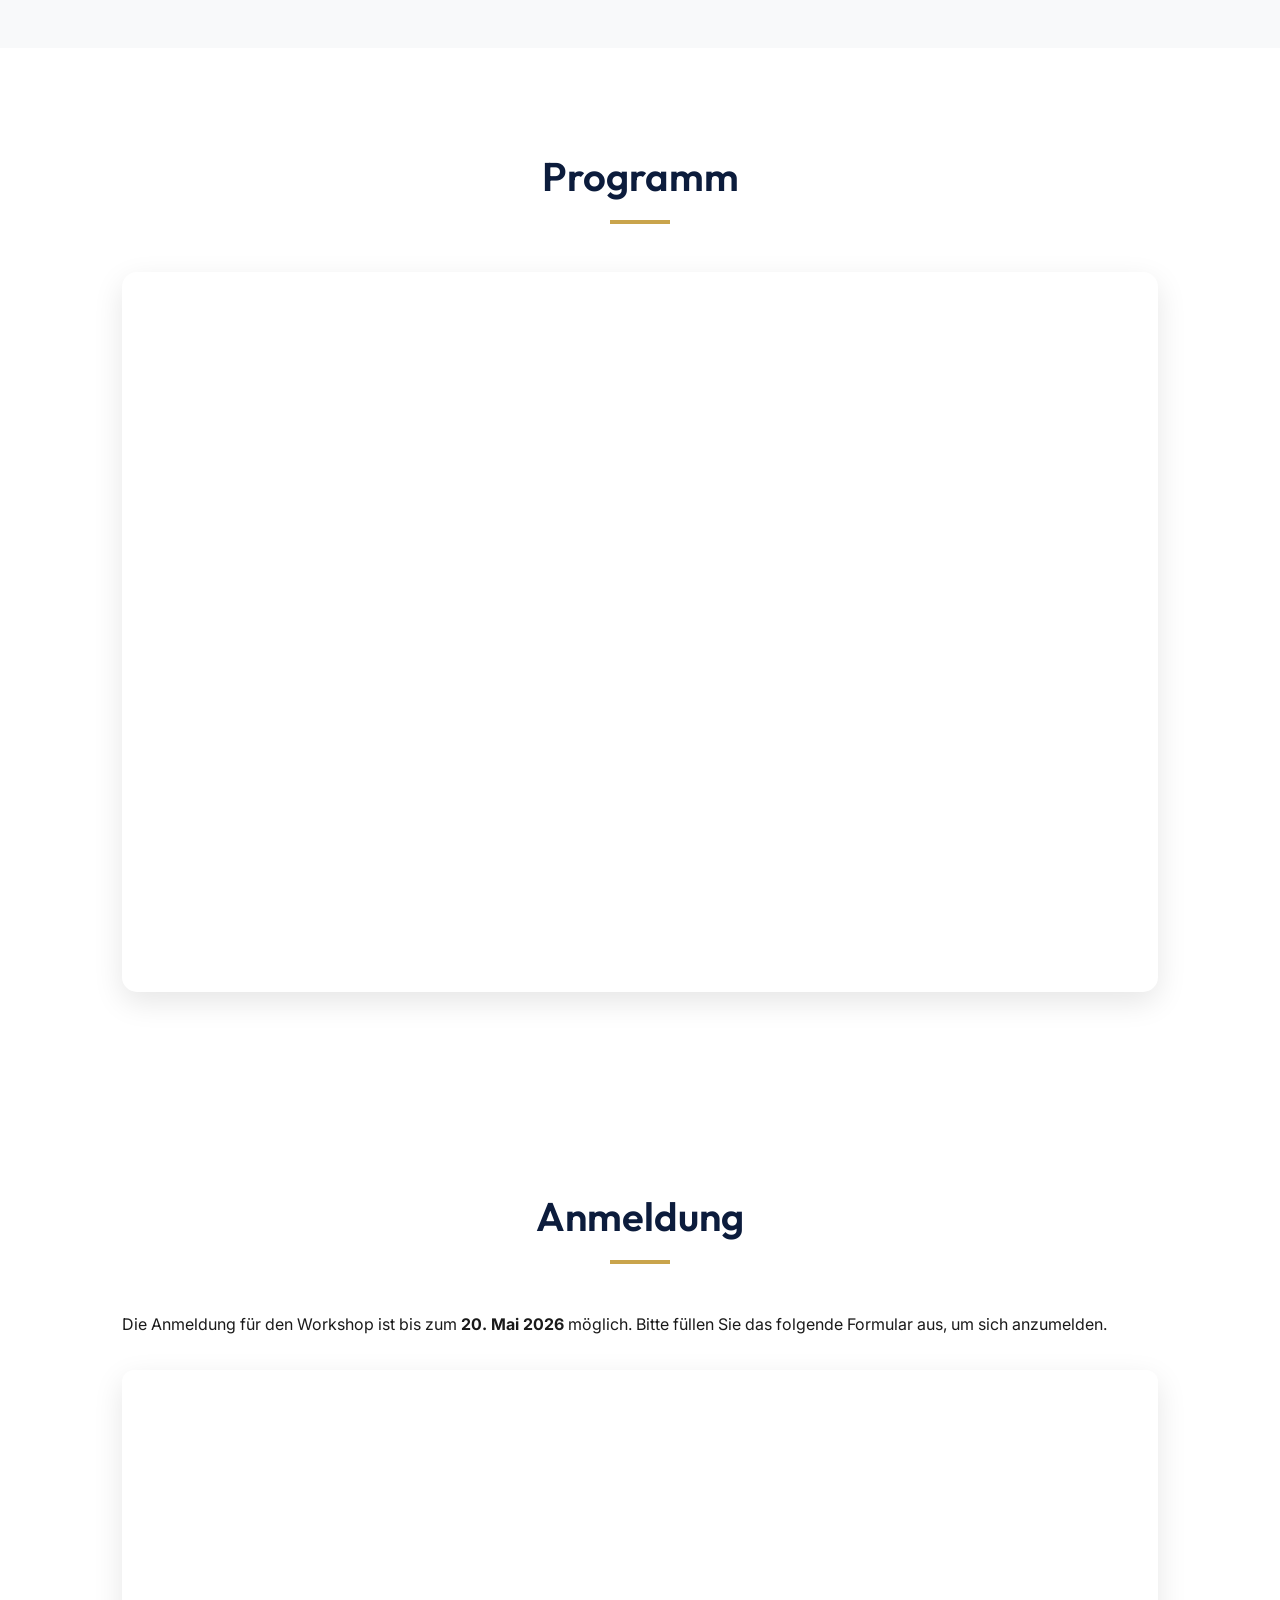
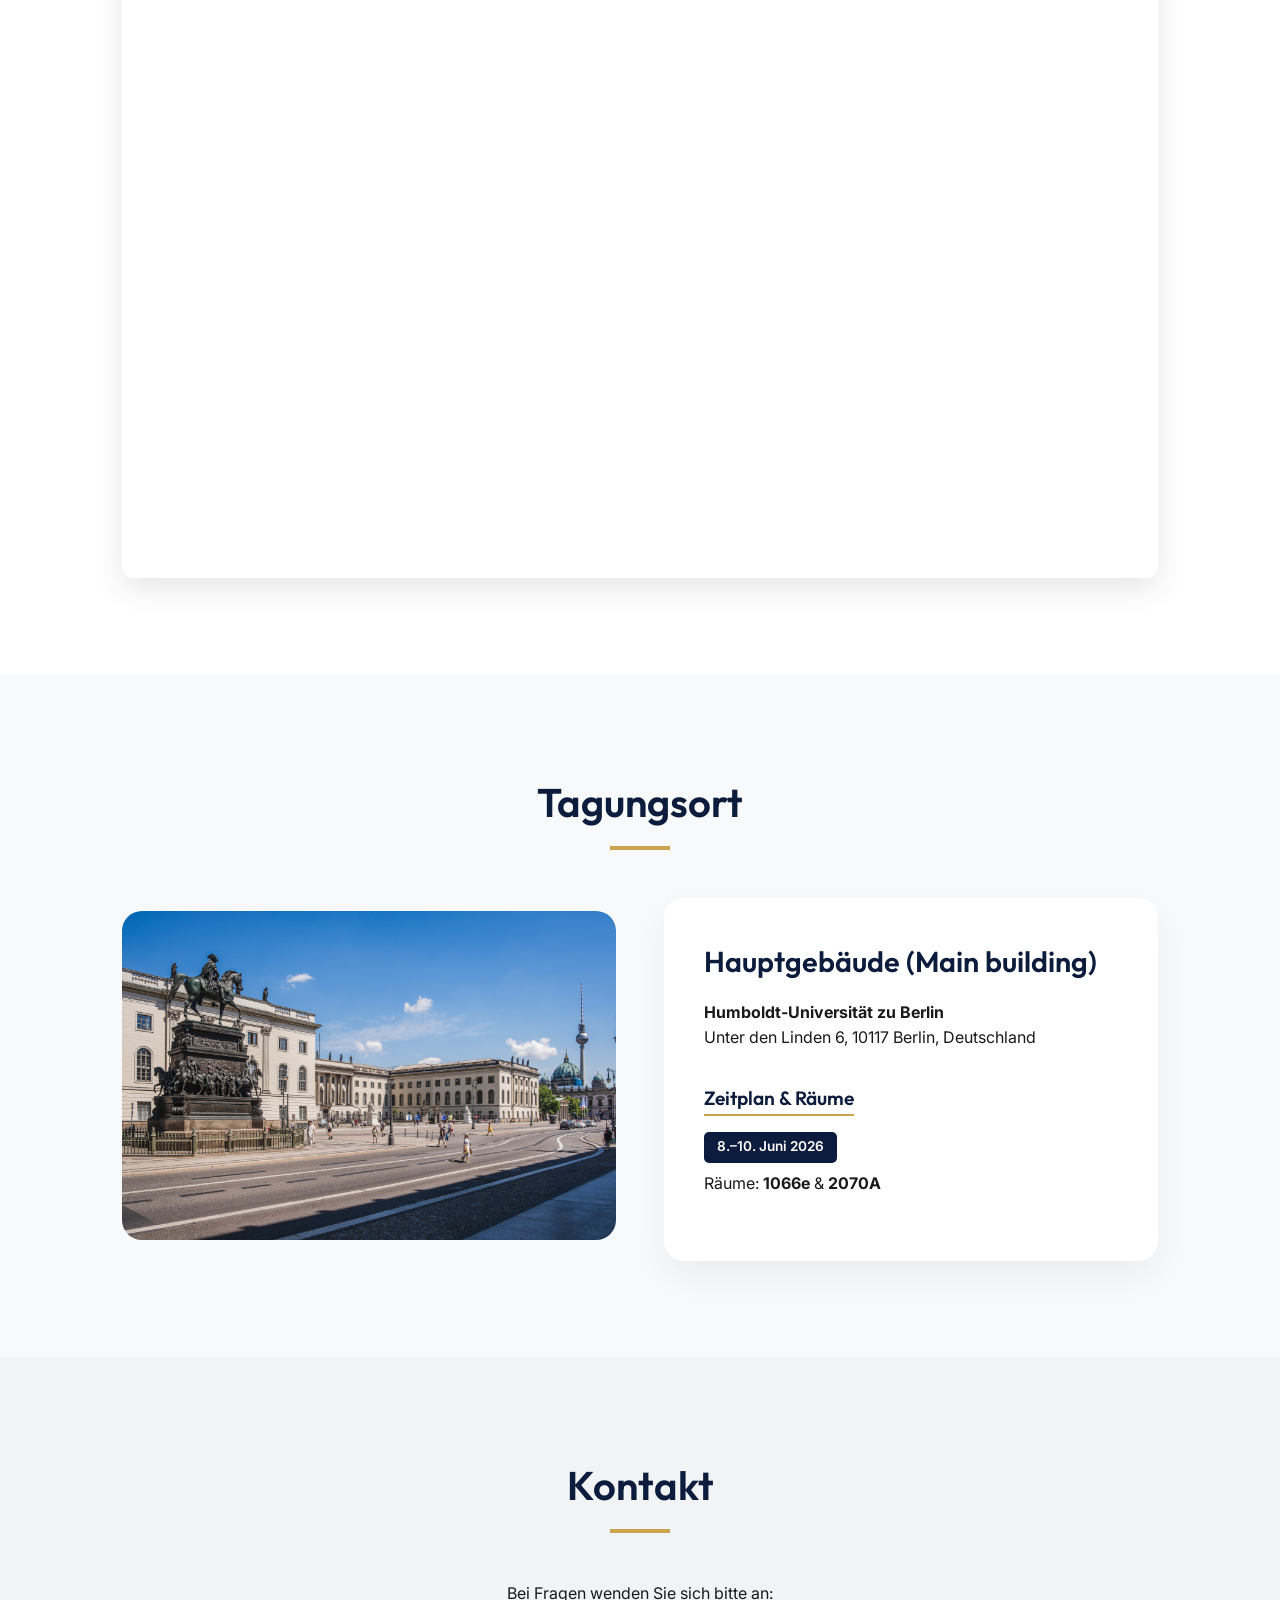
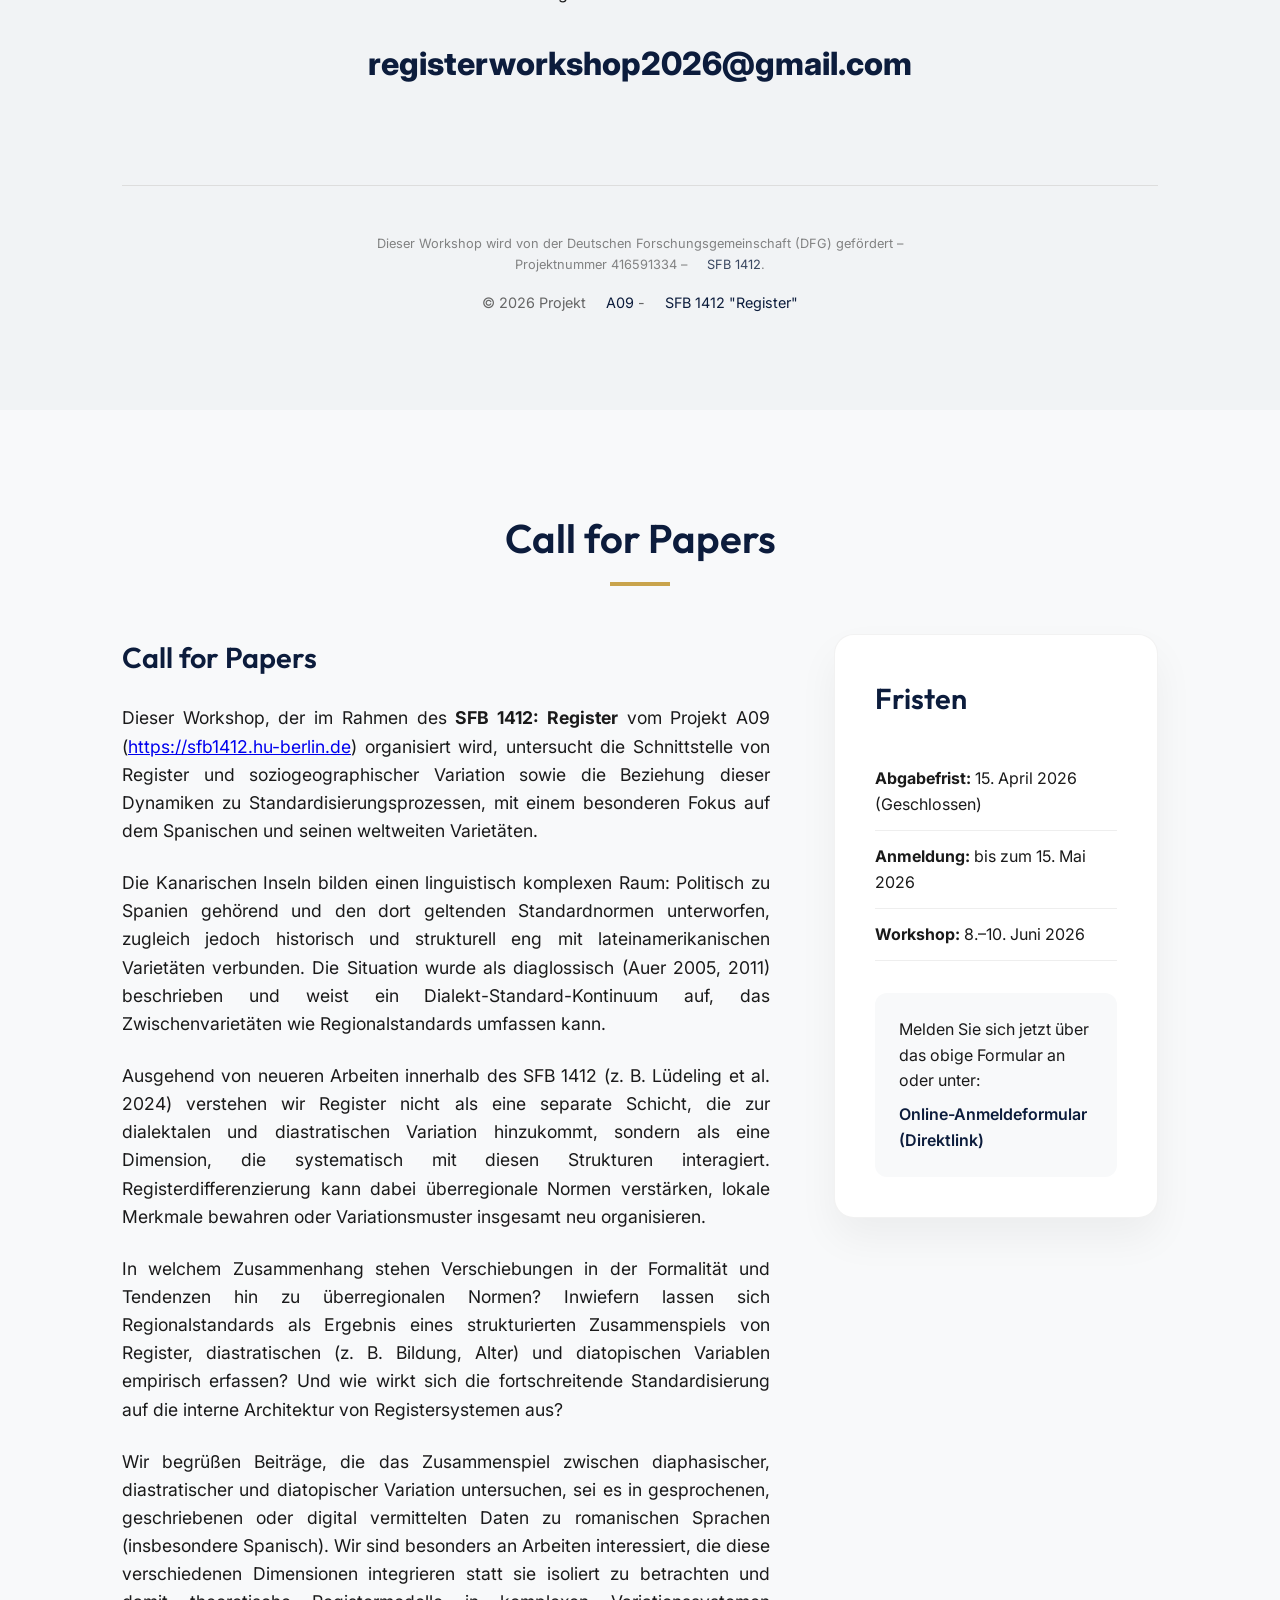
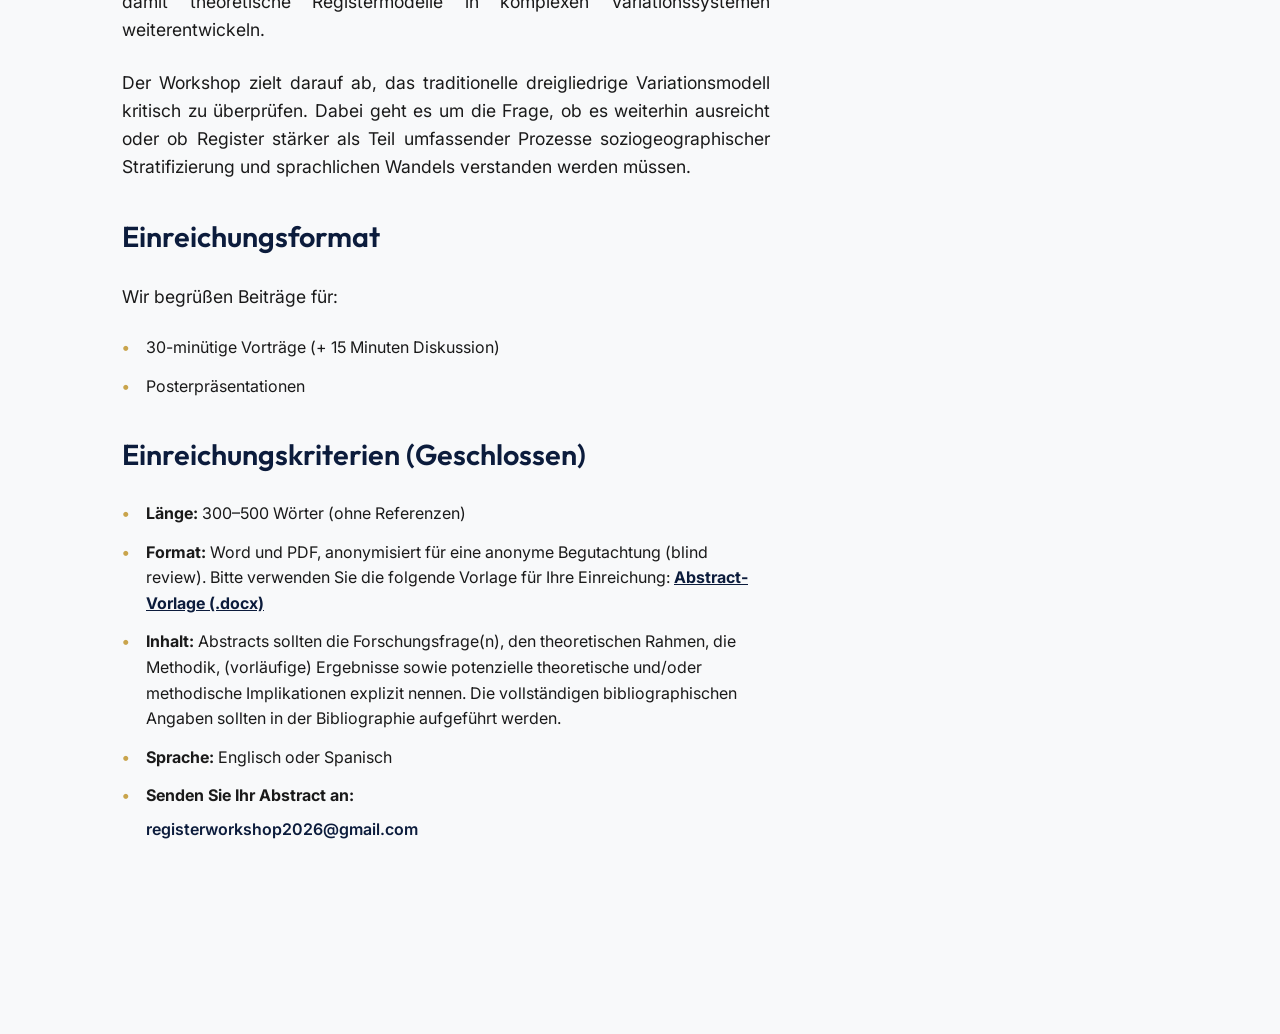
==== commit aa6ccf97: "Update de.html" ====
--- a/de.html
+++ b/de.html
@@ -113,7 +113,7 @@
             <div class="container">
                 <h2 class="section-title">Anmeldung</h2>
                 <div class="registration-container">
-                    <p>Die Anmeldung für den Workshop ist bis zum <strong>15. Mai 2026</strong> möglich. Bitte füllen Sie das folgende Formular aus, um sich anzumelden.</p>
+                    <p>Die Anmeldung für den Workshop ist bis zum <strong>20. Mai 2026</strong> möglich. Bitte füllen Sie das folgende Formular aus, um sich anzumelden.</p>
                     <div class="iframe-wrapper" style="margin-top: 2rem; box-shadow: 0 10px 30px rgba(0,0,0,0.1); border-radius: 12px; overflow: hidden;">
                         <iframe src="https://docs.google.com/forms/d/e/1FAIpQLSel9CcmjZ9iJY5i0FC067jq7z2u-gTEpovs9qHrl01ChSbW7w/viewform?embedded=true" width="100%" height="800" frameborder="0" marginheight="0" marginwidth="0">Wird geladen…</iframe>
                     </div>
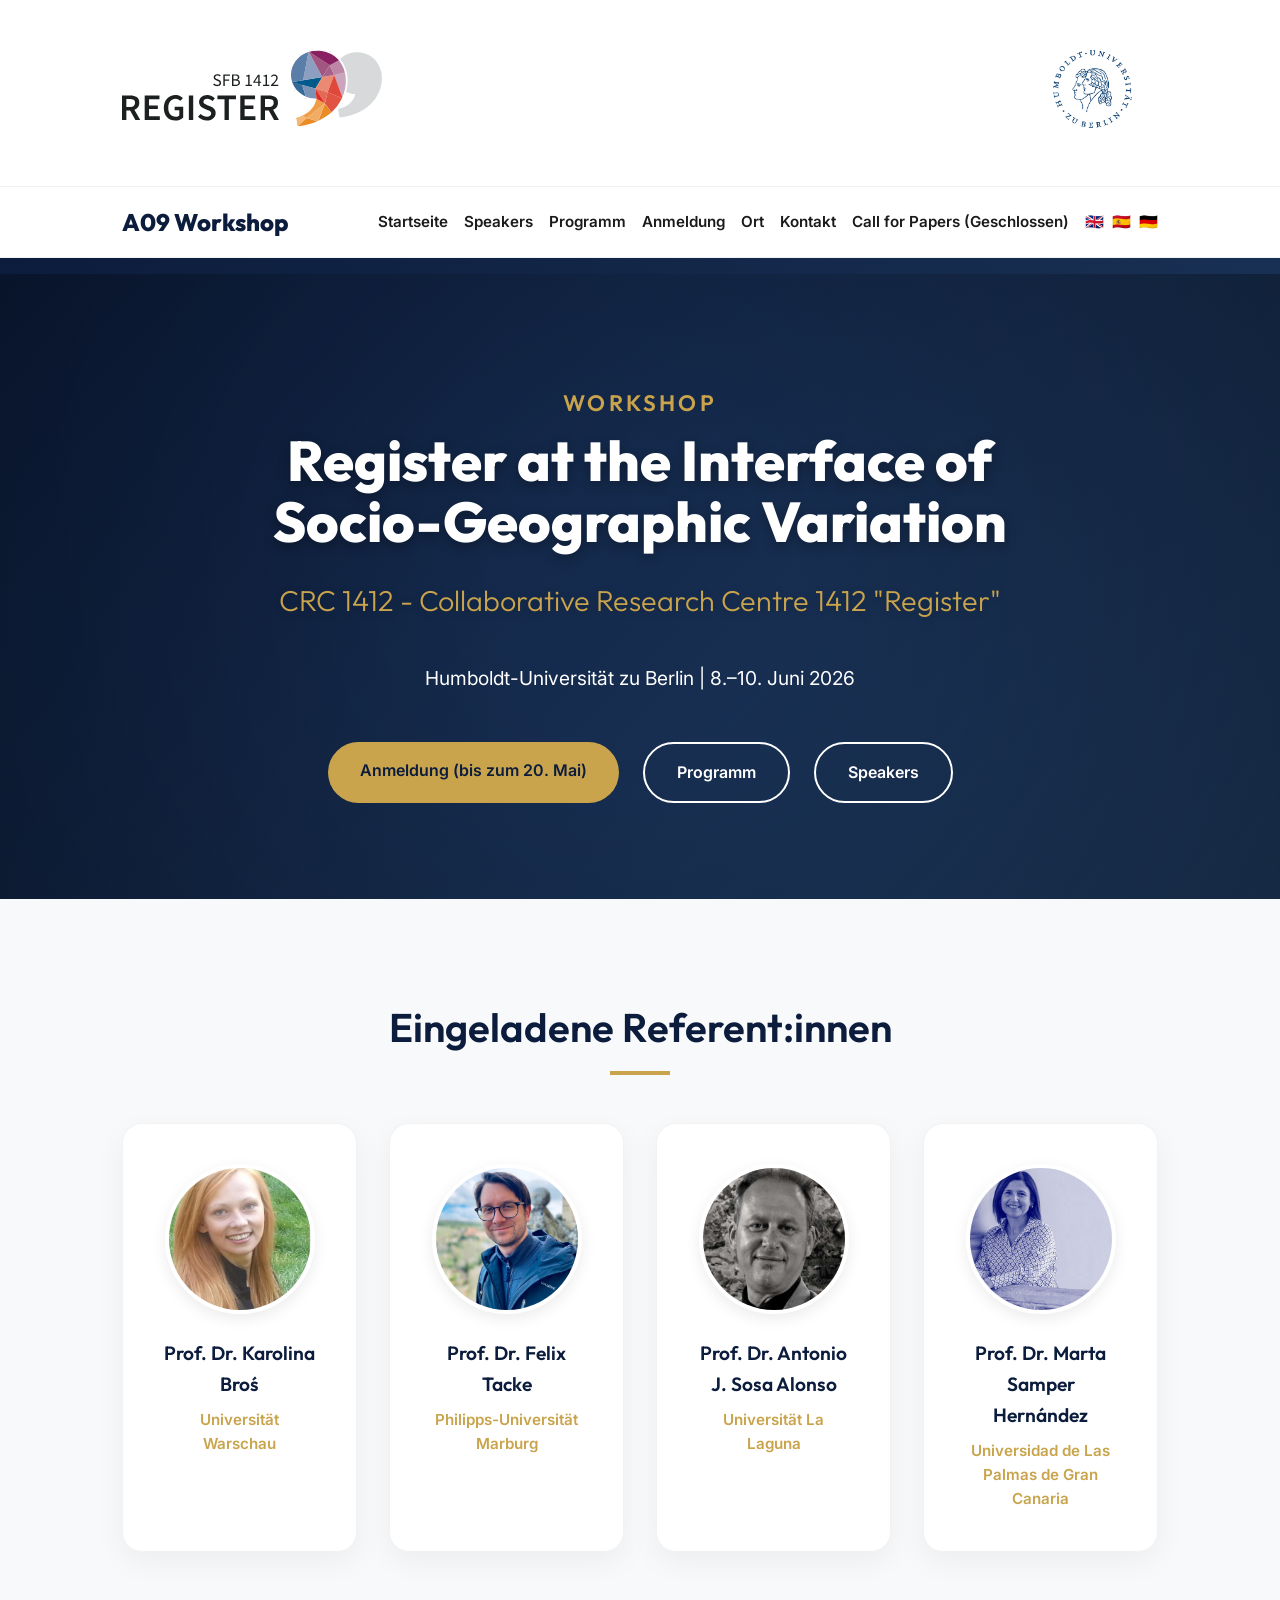
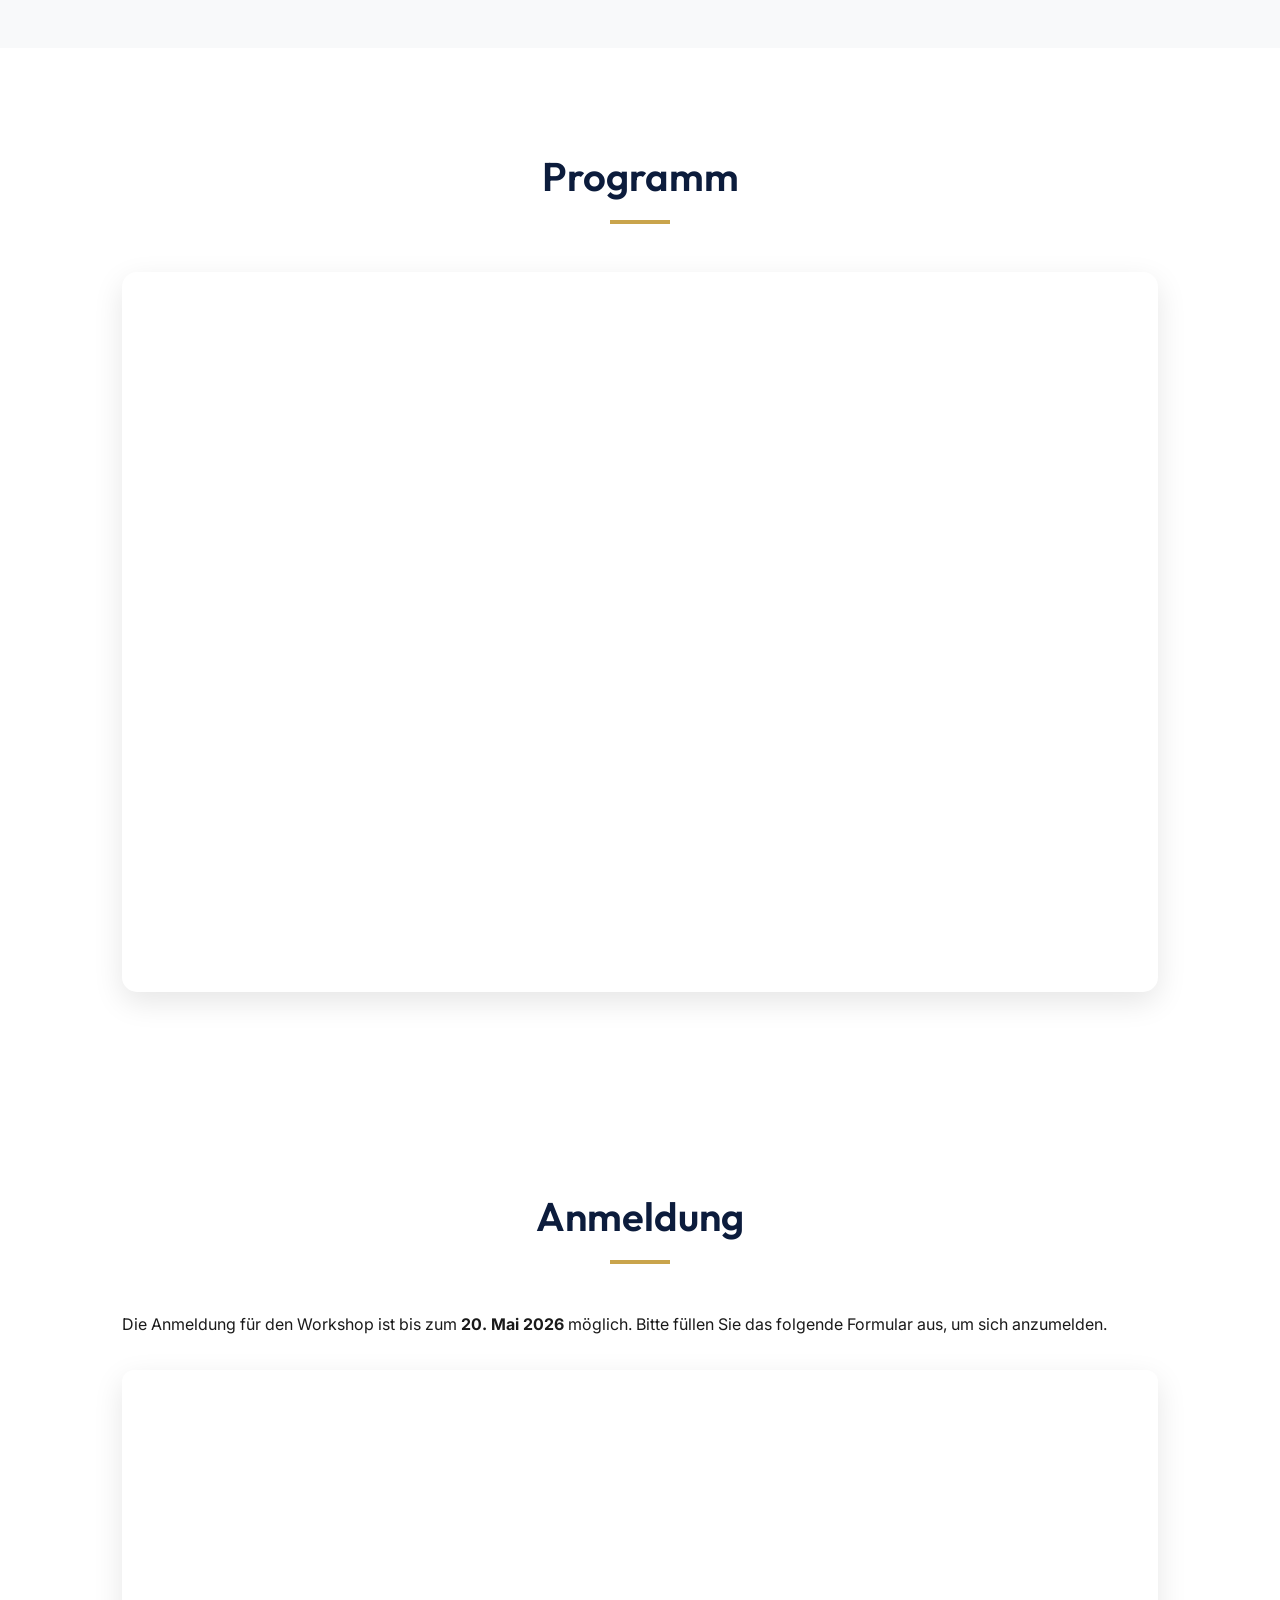
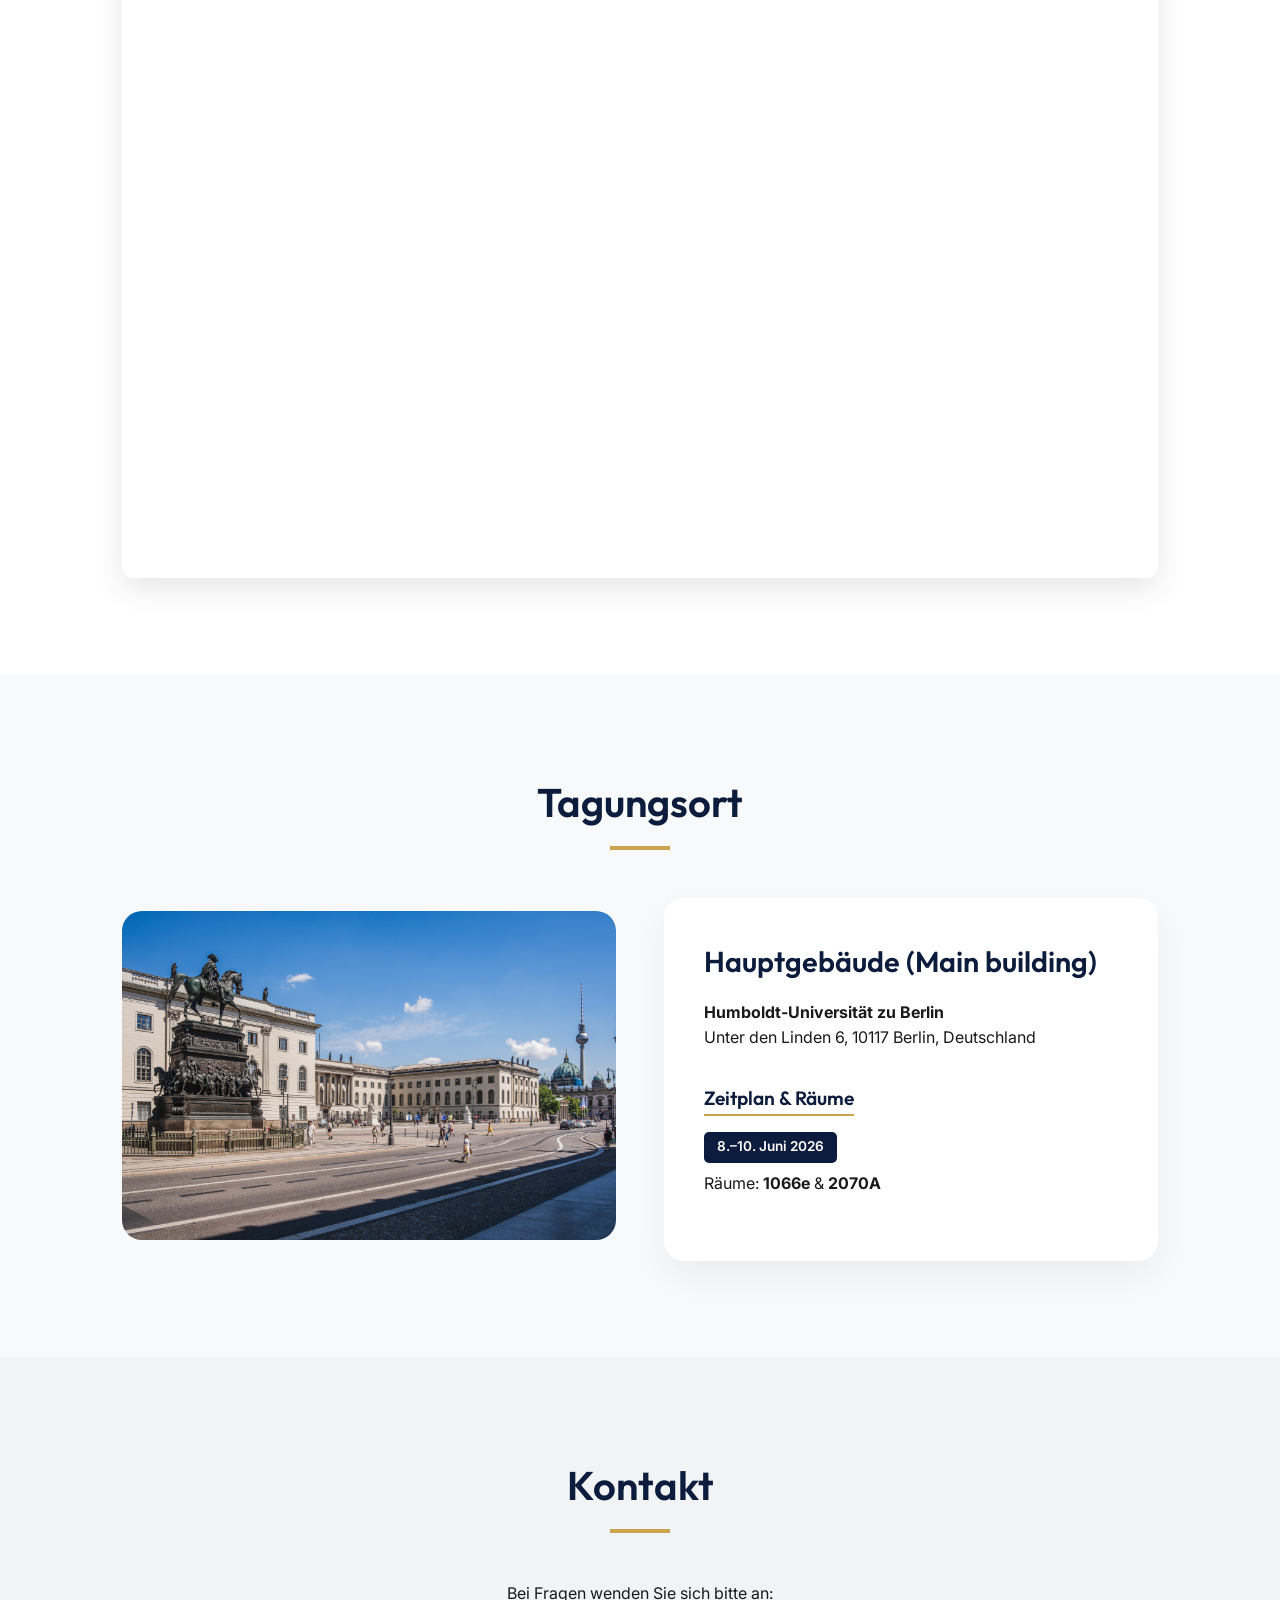
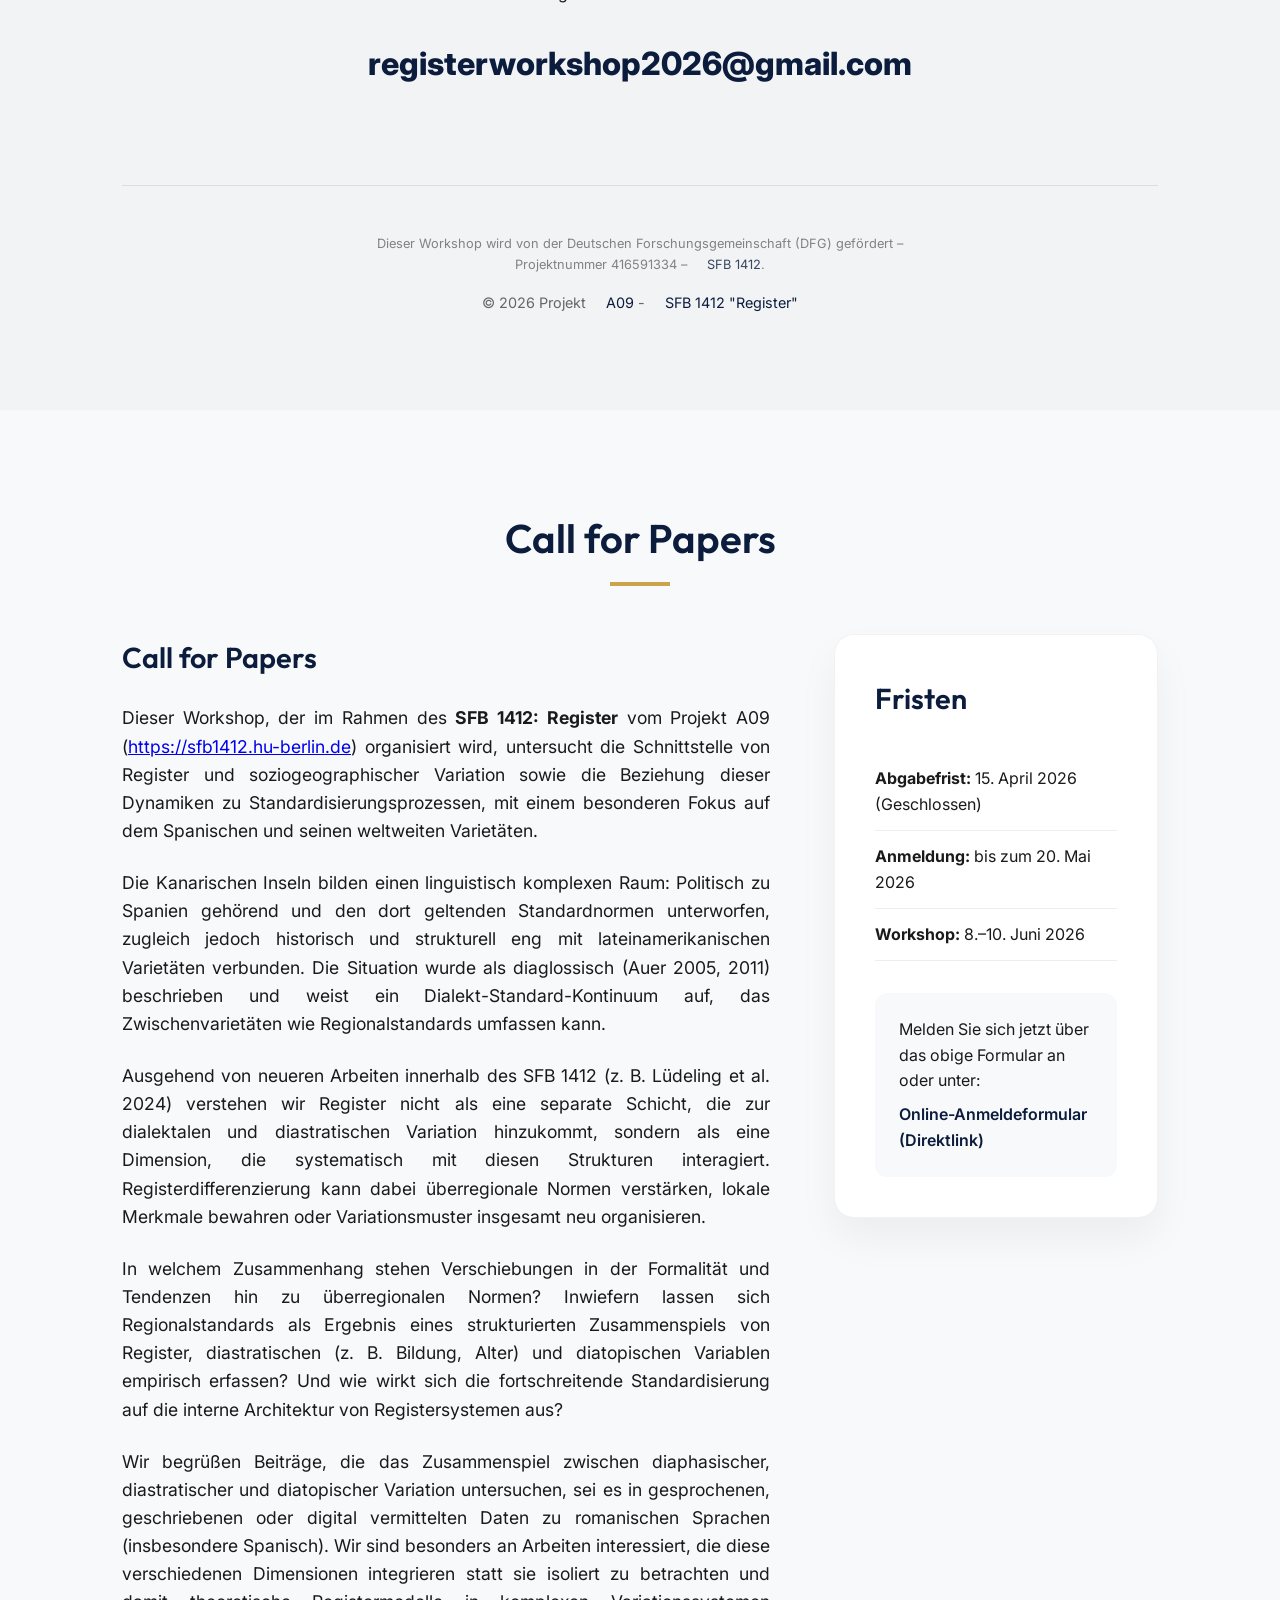
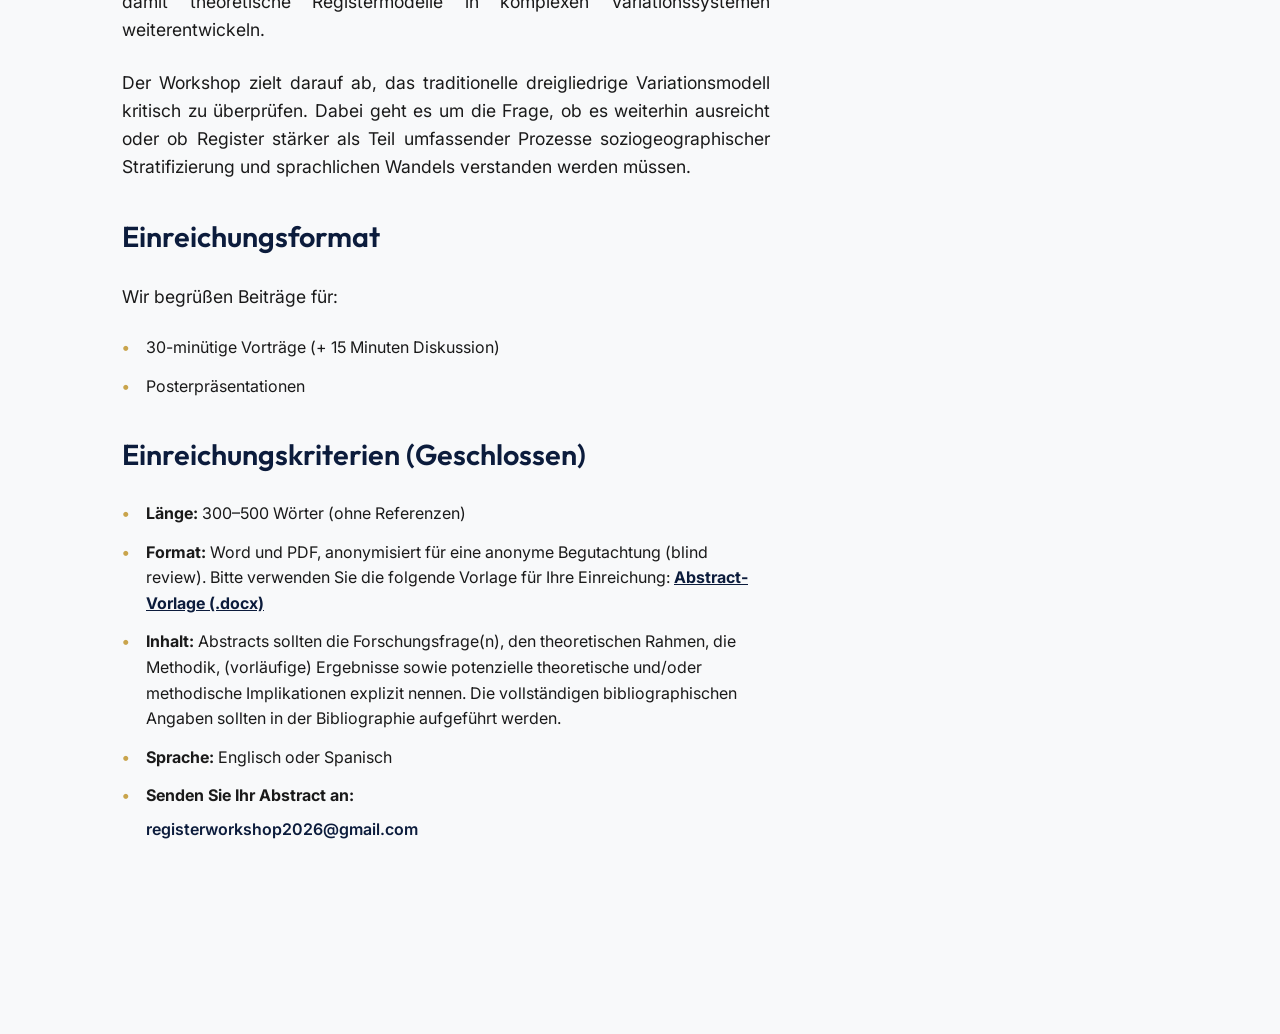
==== commit d9c9b58d: "Update de.html" ====
--- a/de.html
+++ b/de.html
@@ -227,7 +227,7 @@
                         <h3>Fristen</h3>
                         <ul class="dates-list">
                             <li><strong>Abgabefrist:</strong> 15. April 2026 (Geschlossen)</li>
-                            <li><strong>Anmeldung:</strong> bis zum 15. Mai 2026</li>
+                            <li><strong>Anmeldung:</strong> bis zum 20. Mai 2026</li>
                             <li><strong>Workshop:</strong> 8.–10. Juni 2026</li>
                         </ul>
                         <div class="cta-block">
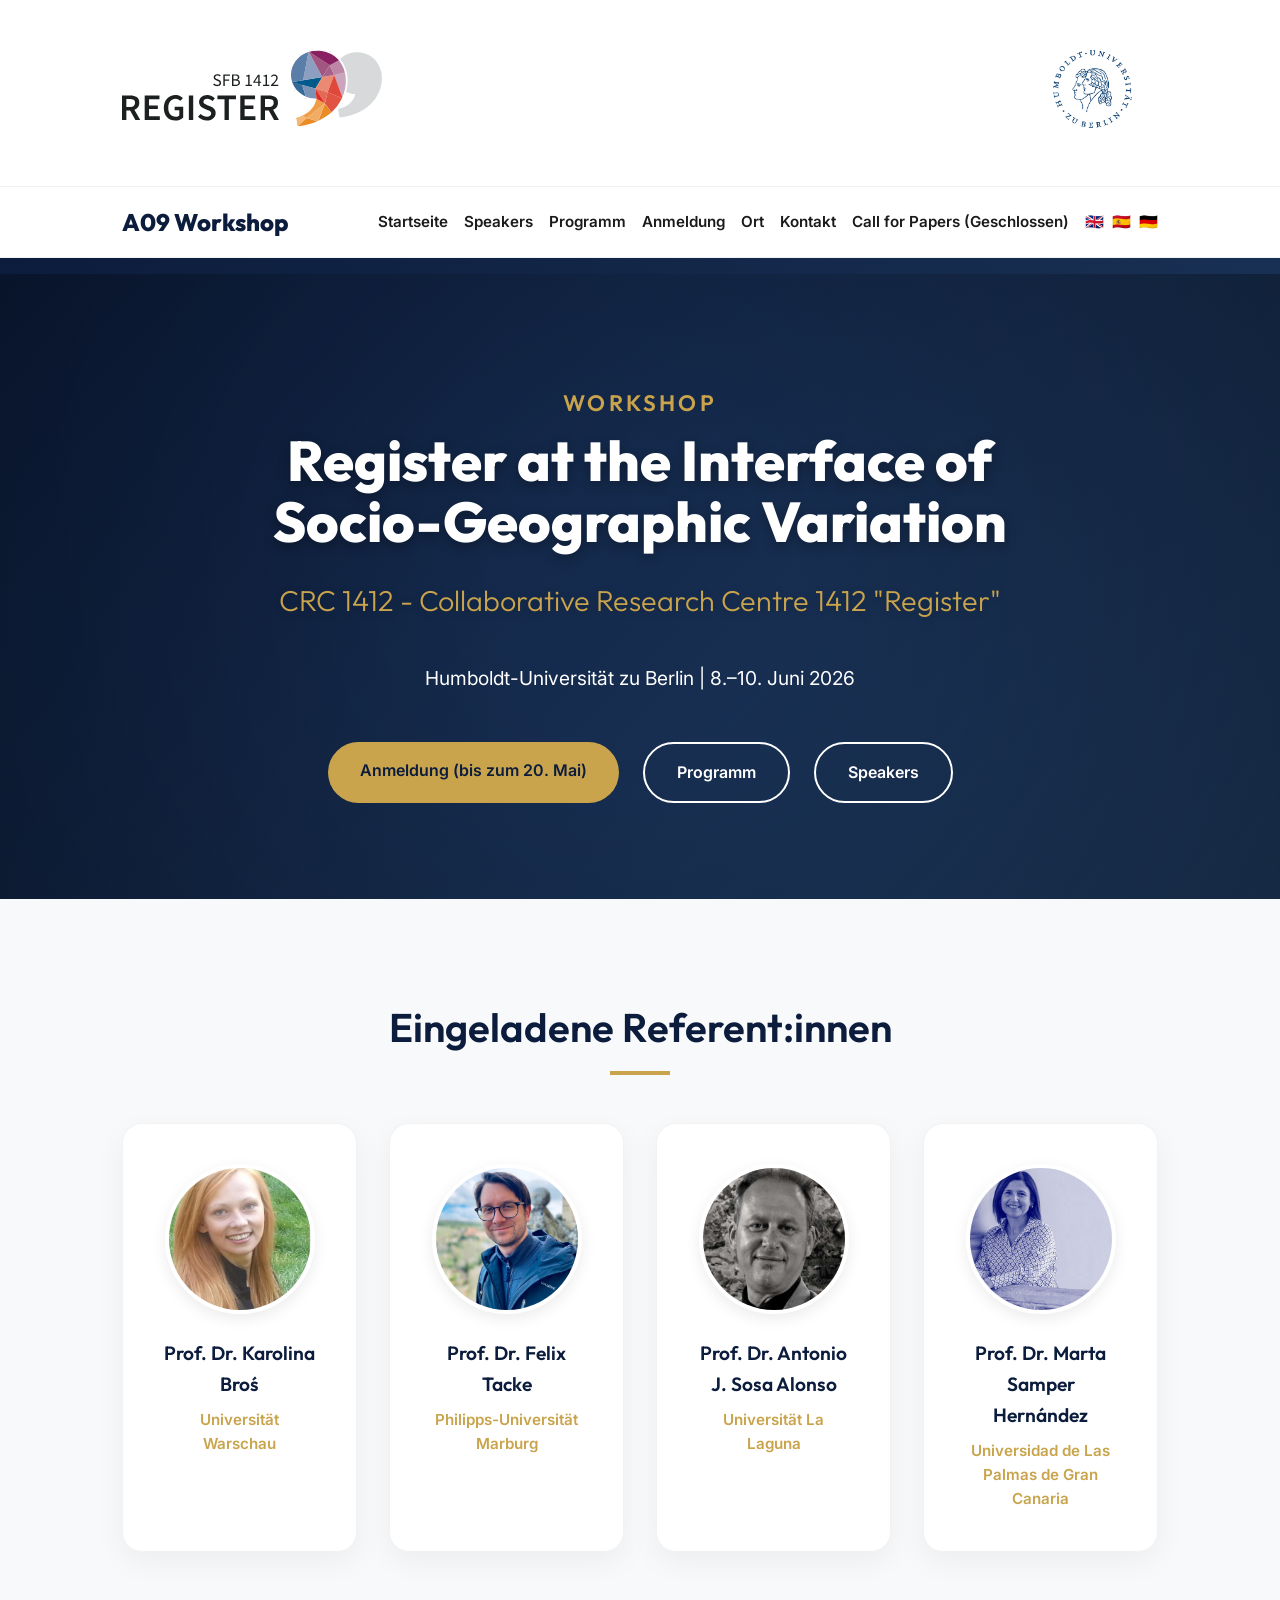
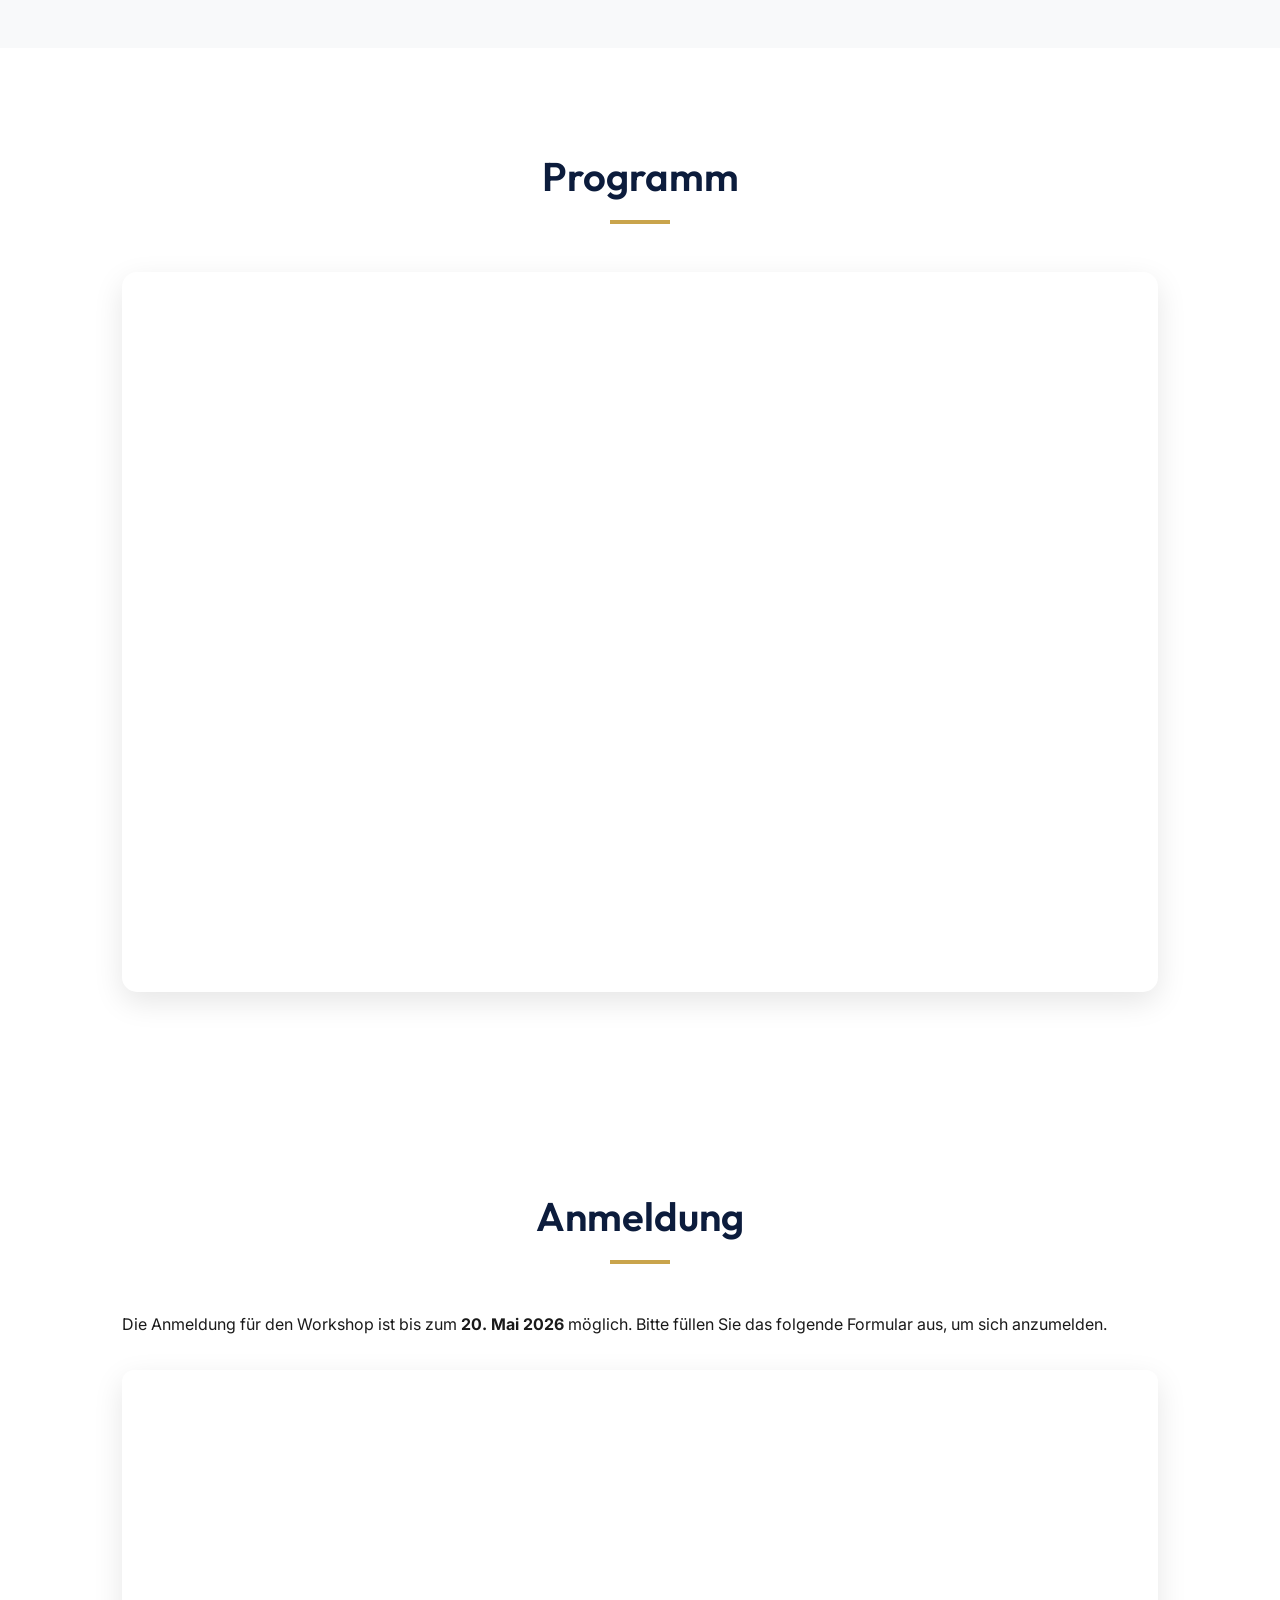
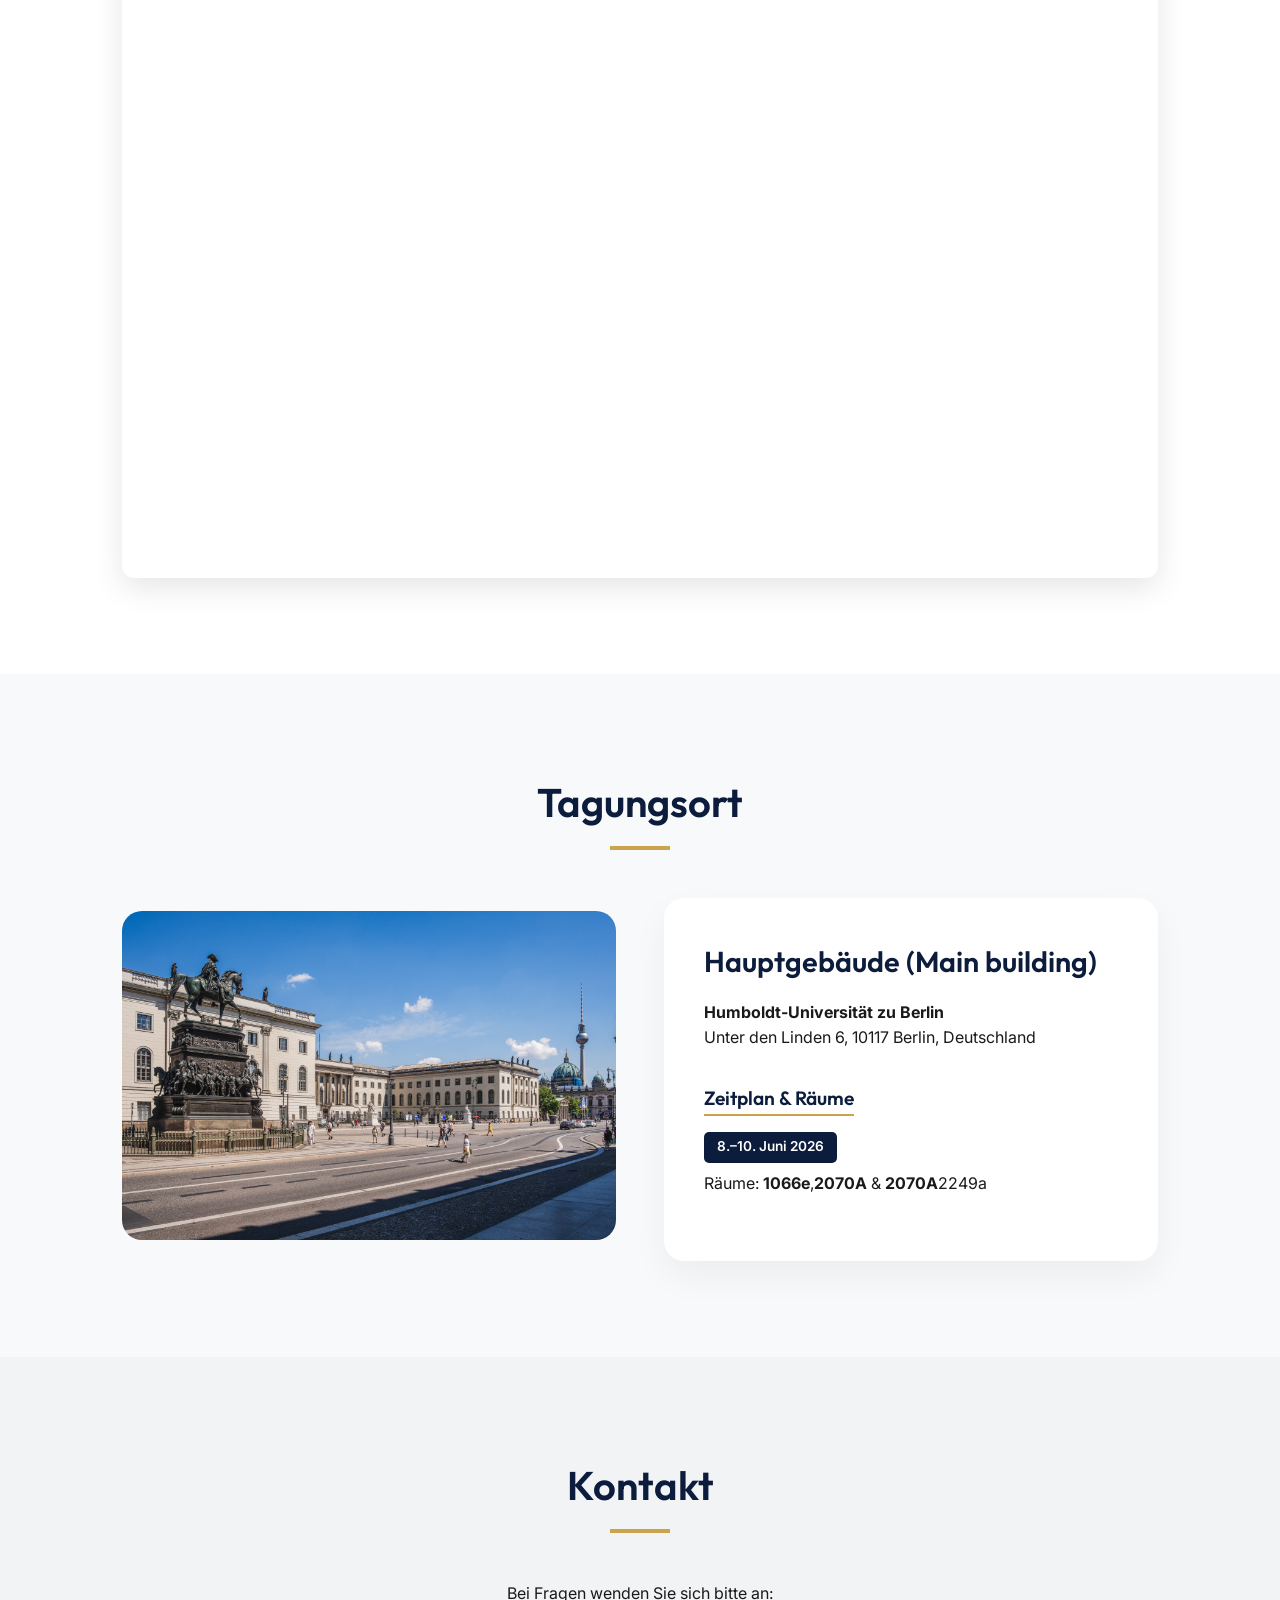
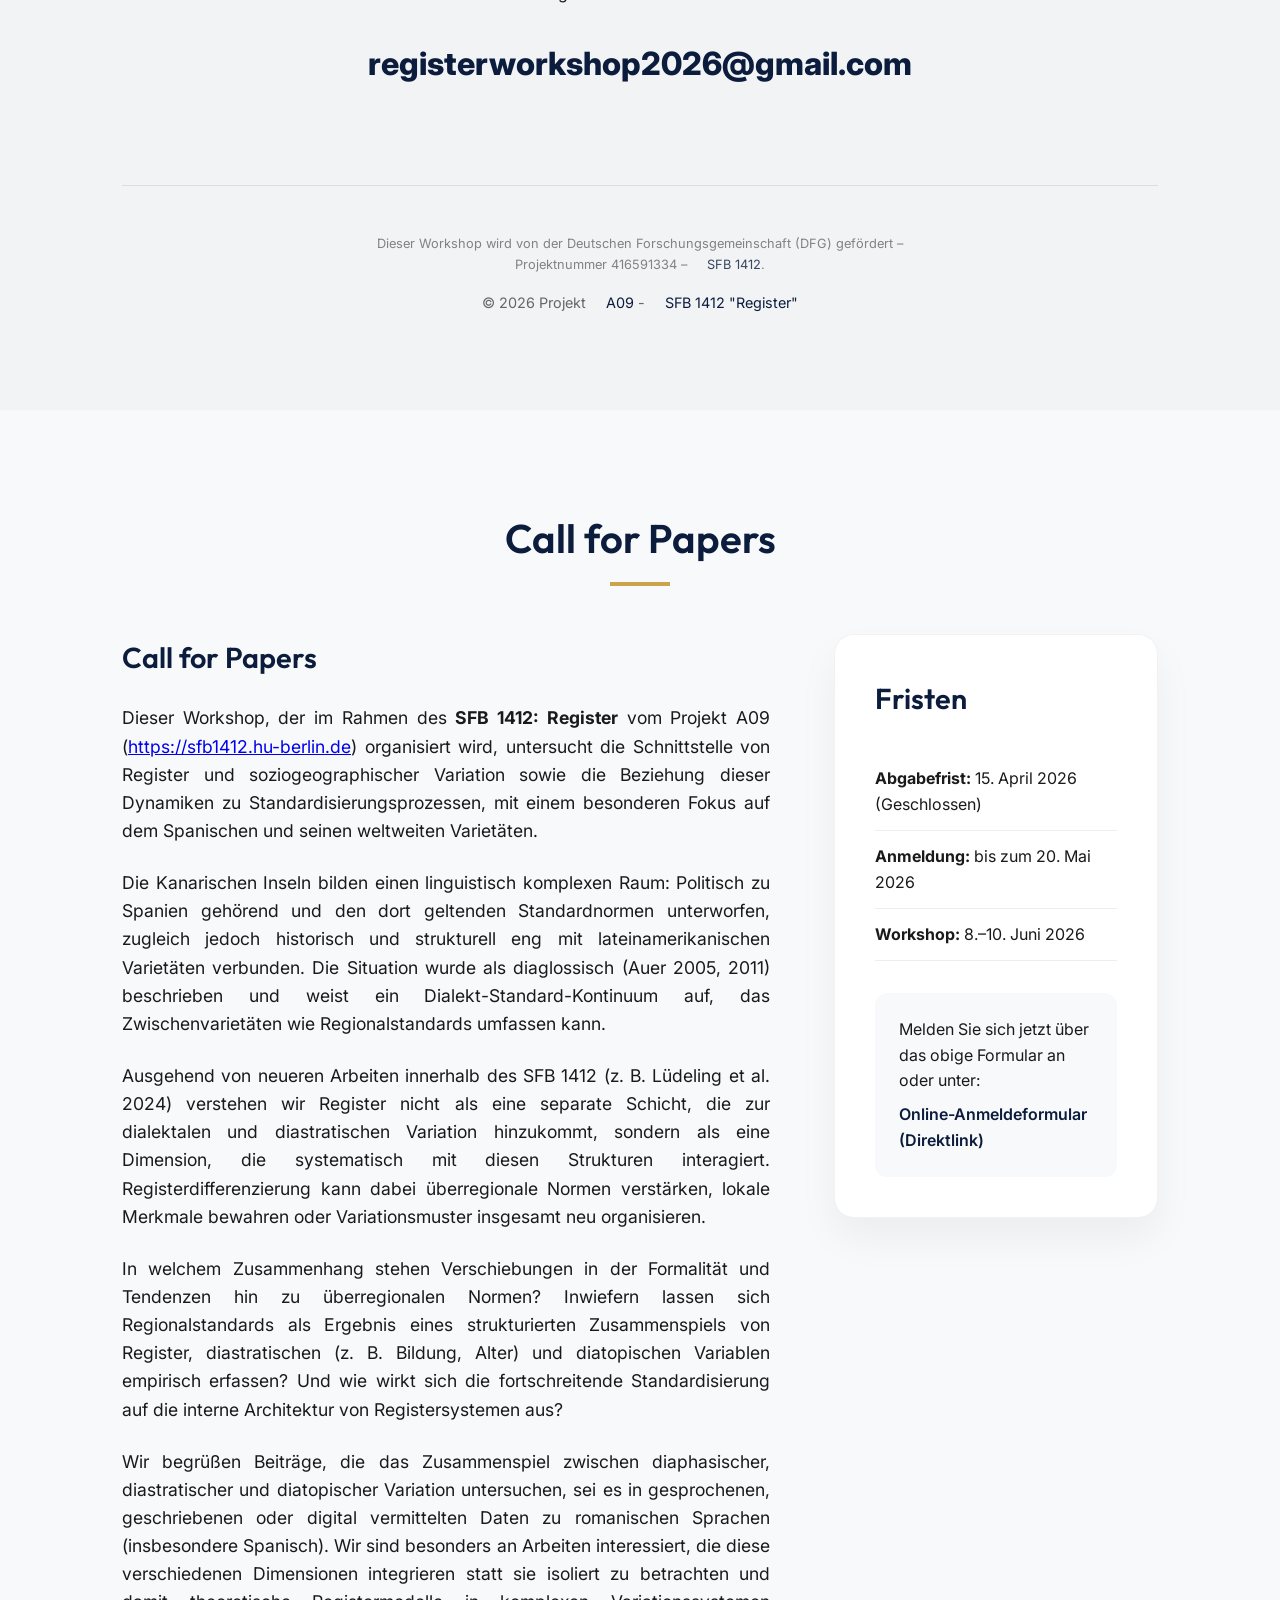
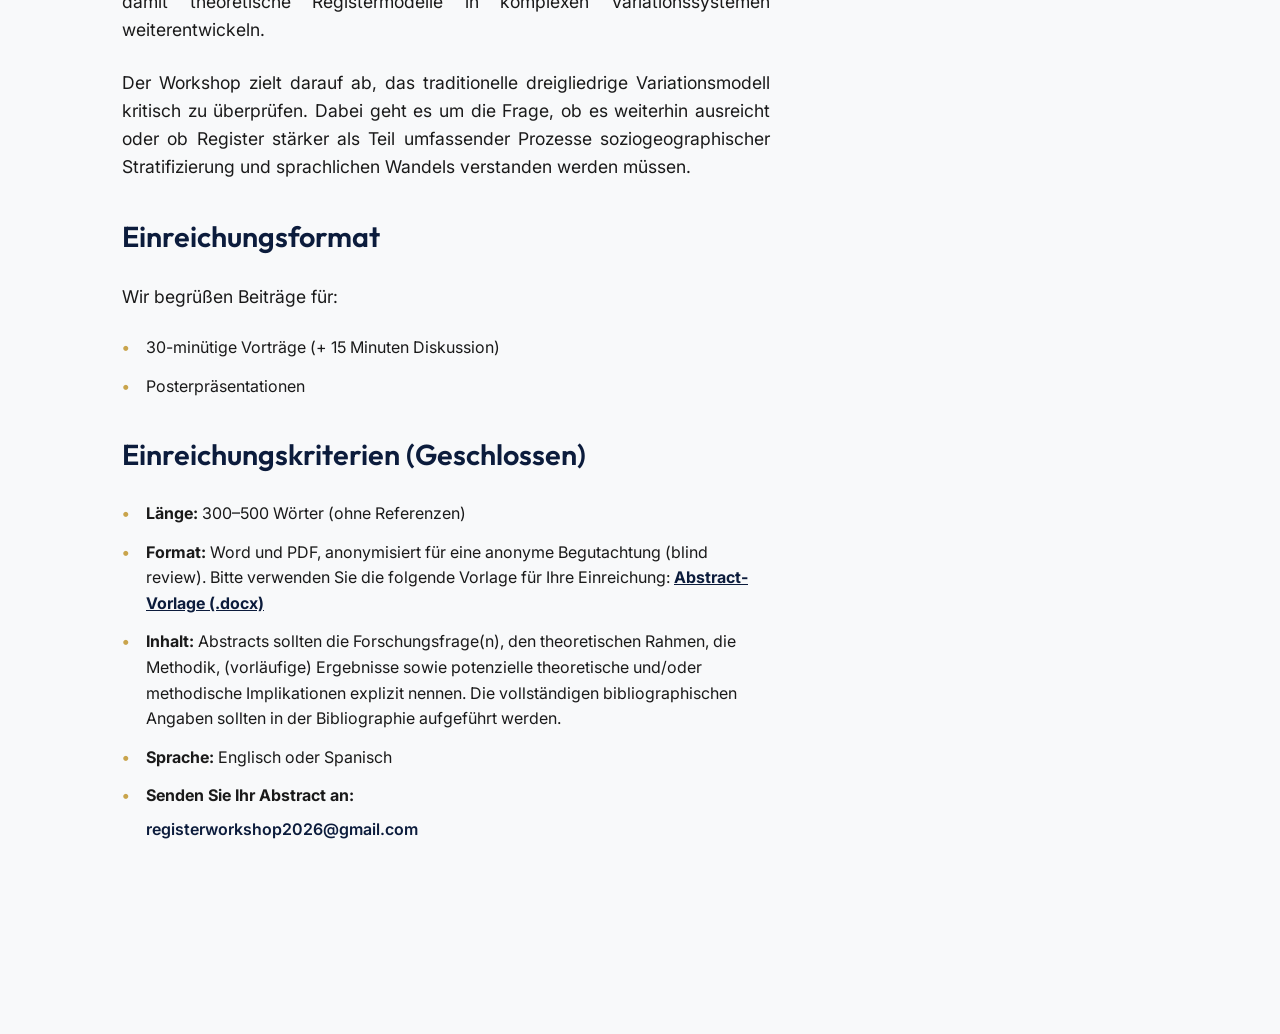
==== commit a4866fd0: "Update de.html" ====
--- a/de.html
+++ b/de.html
@@ -138,7 +138,7 @@
                             <div class="schedule-rooms">
                                 <div class="schedule-item">
                                     <span class="day-badge">8.–10. Juni 2026</span>
-                                    <p>Räume: <strong>1066e</strong> & <strong>2070A</strong></p>
+                                    <p>Räume: <strong>1066e</strong>,<strong>2070A</strong> & <strong>2070A</strong>2249a</p>
                                 </div>
                             </div>
                         </div>
